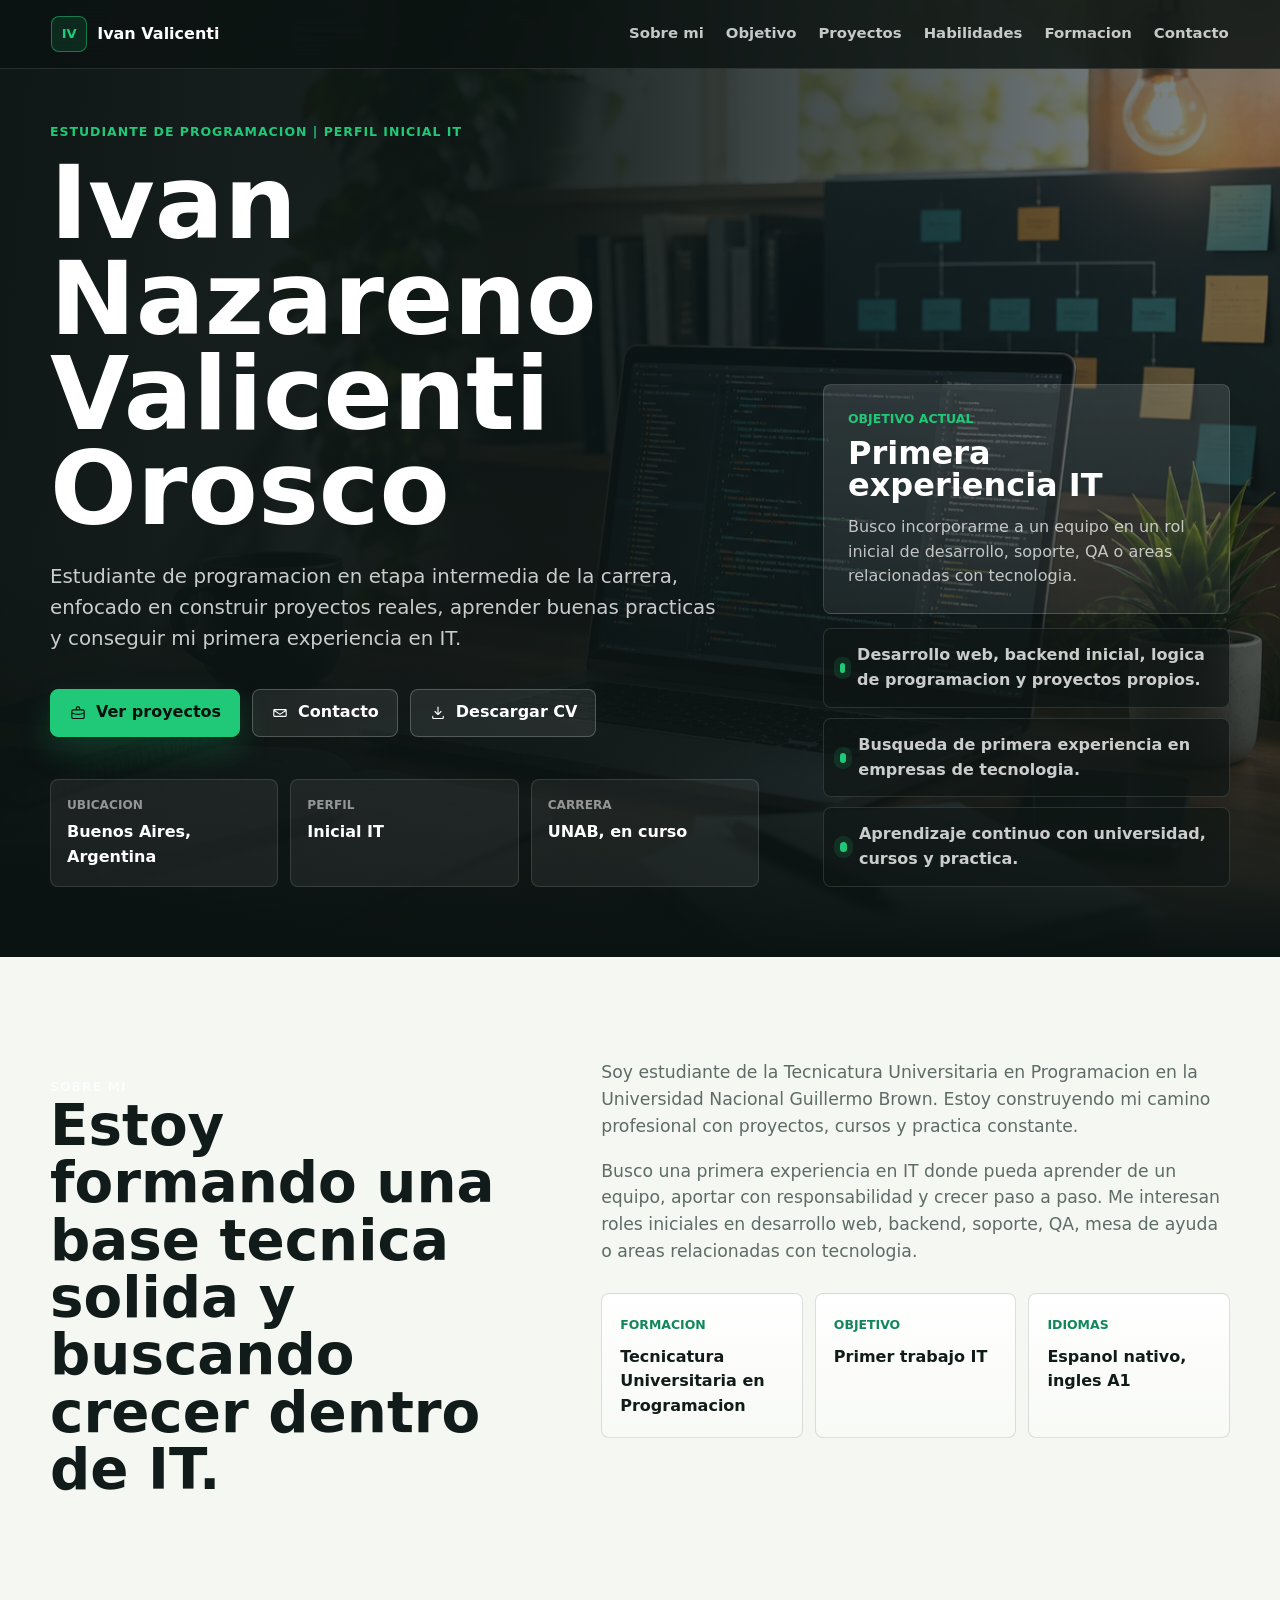
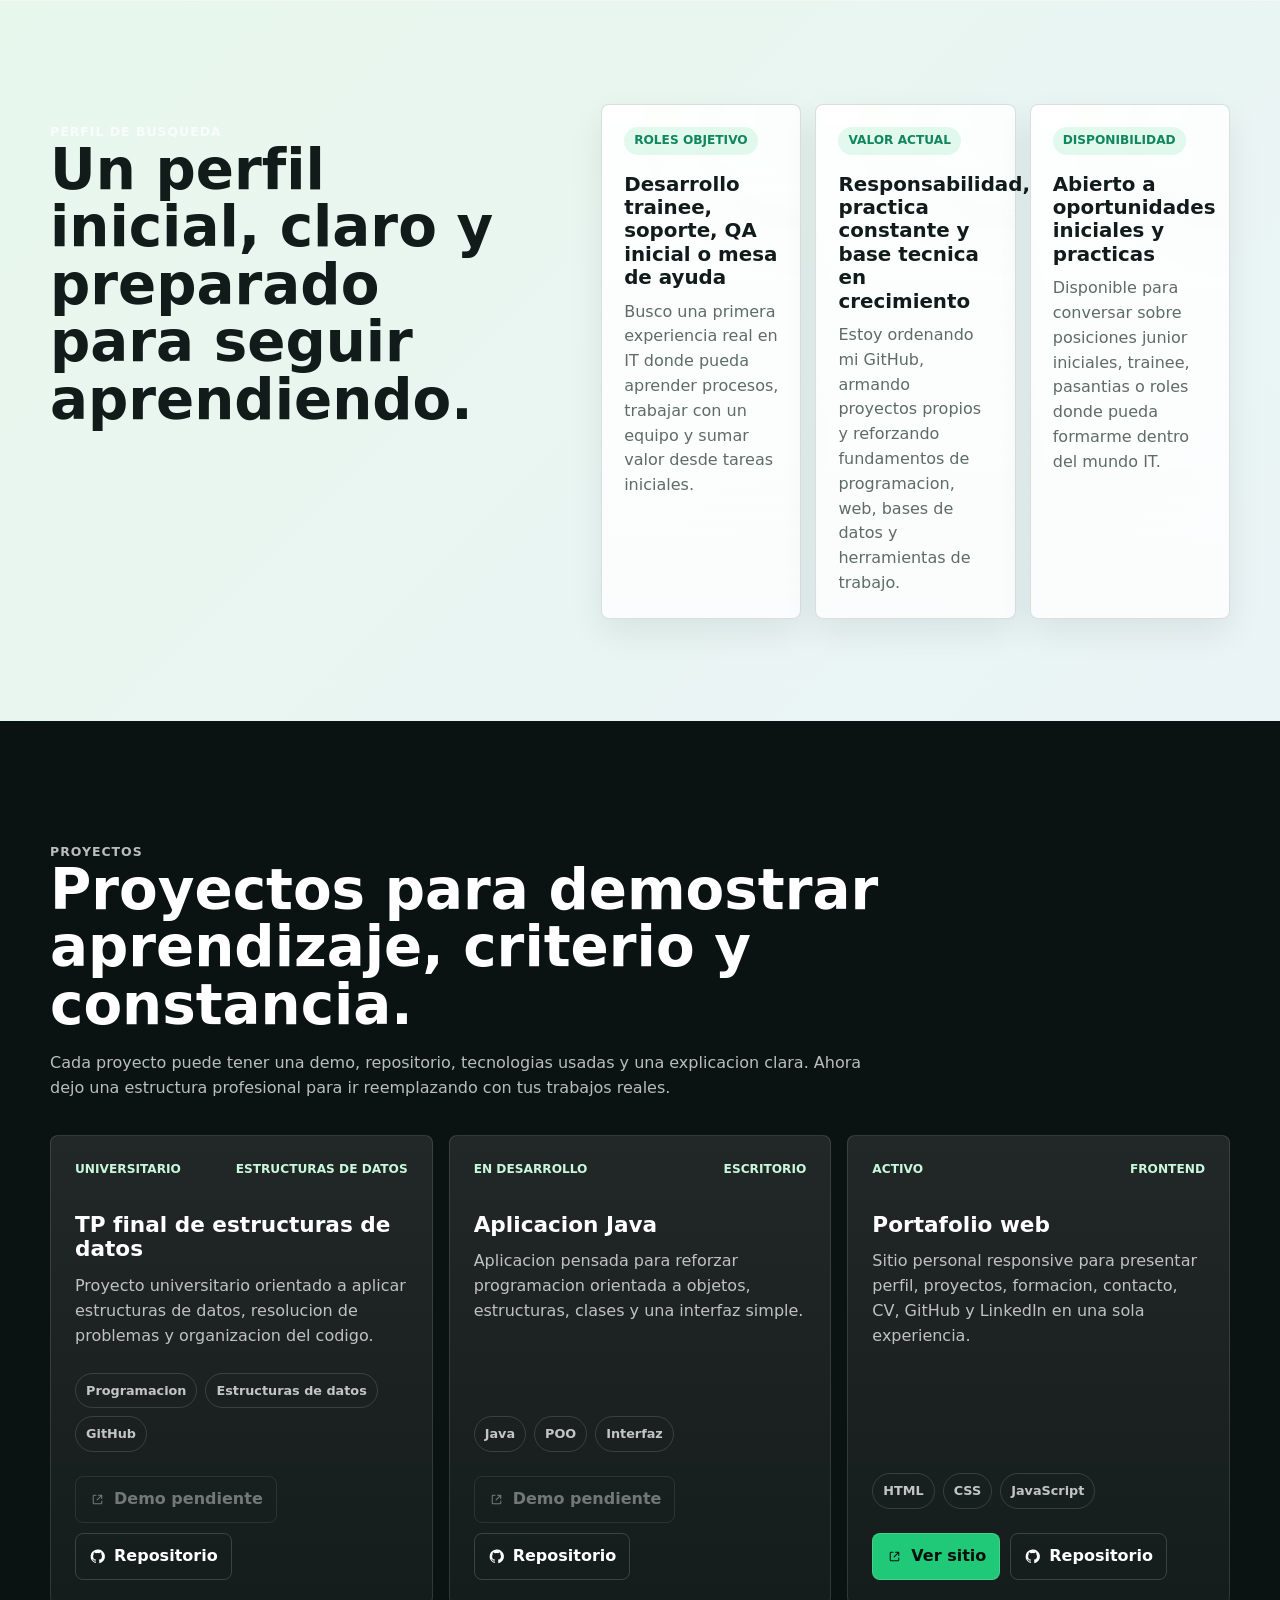
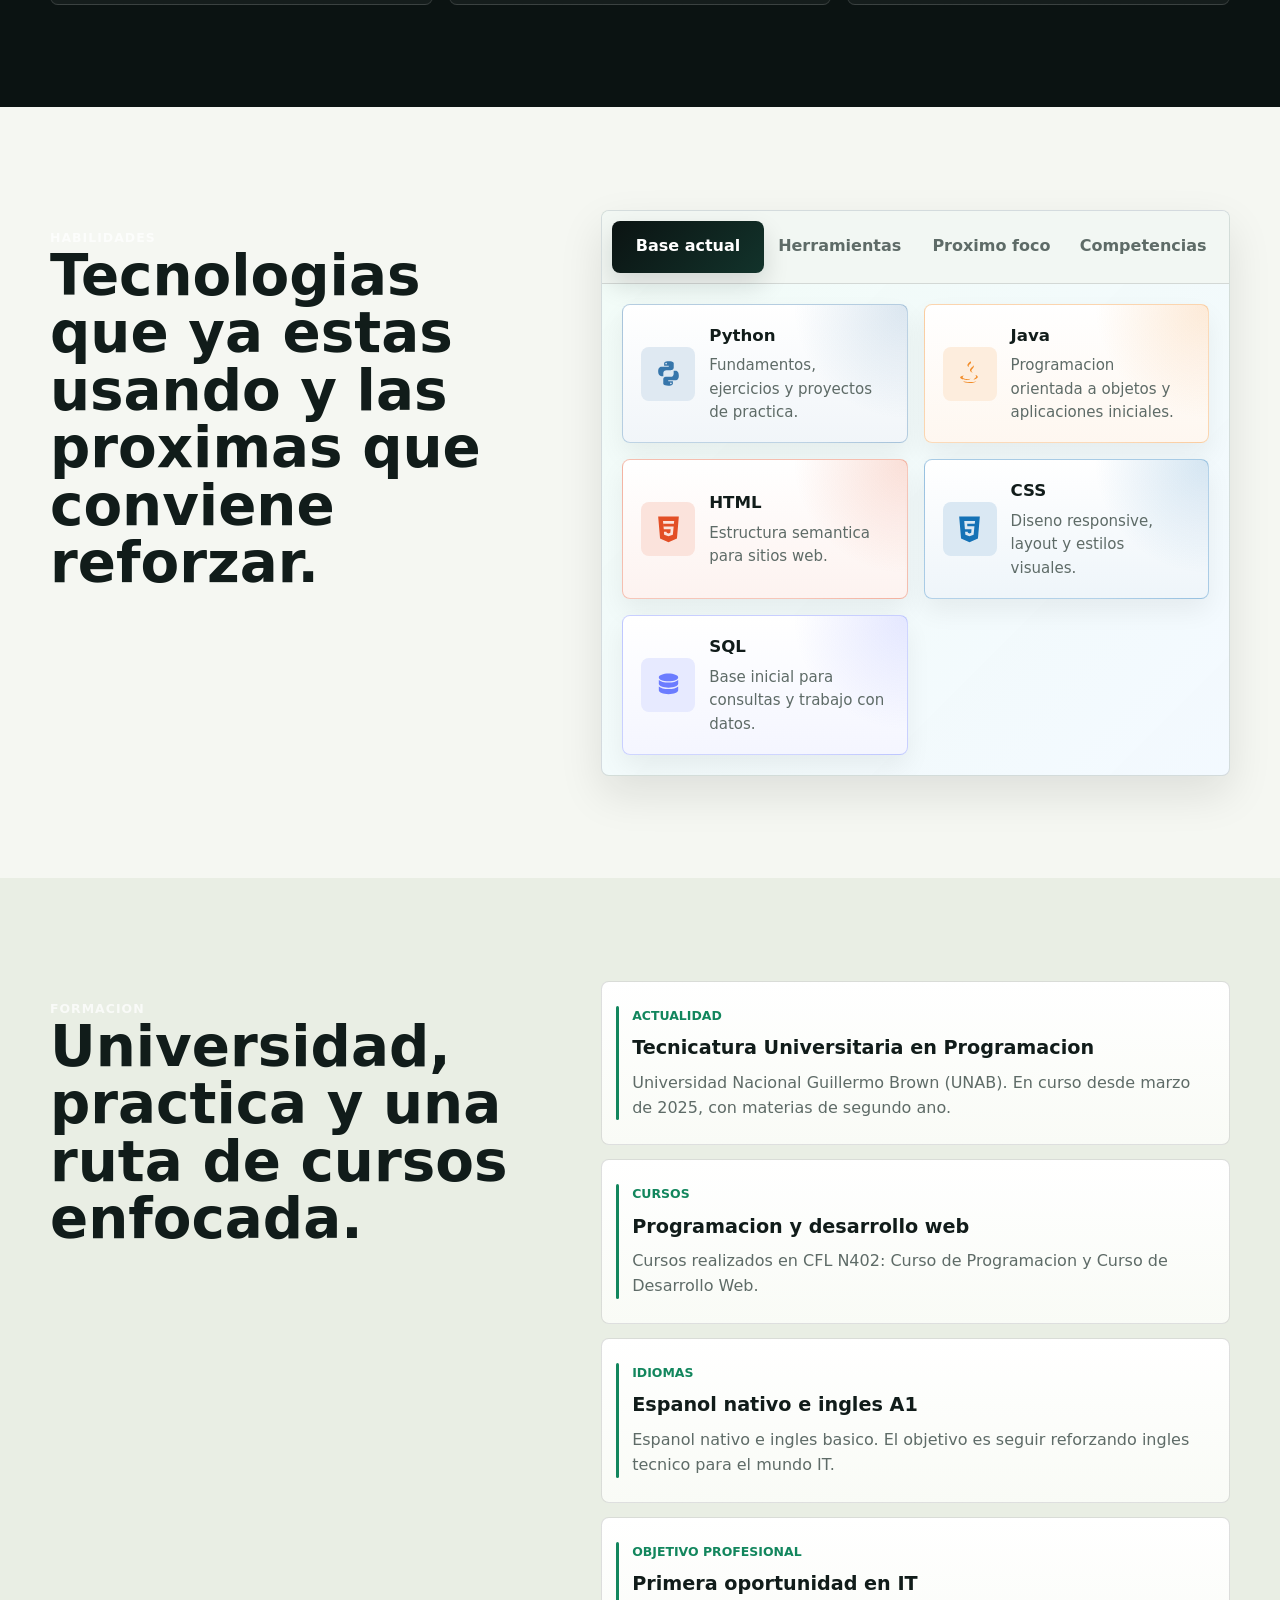
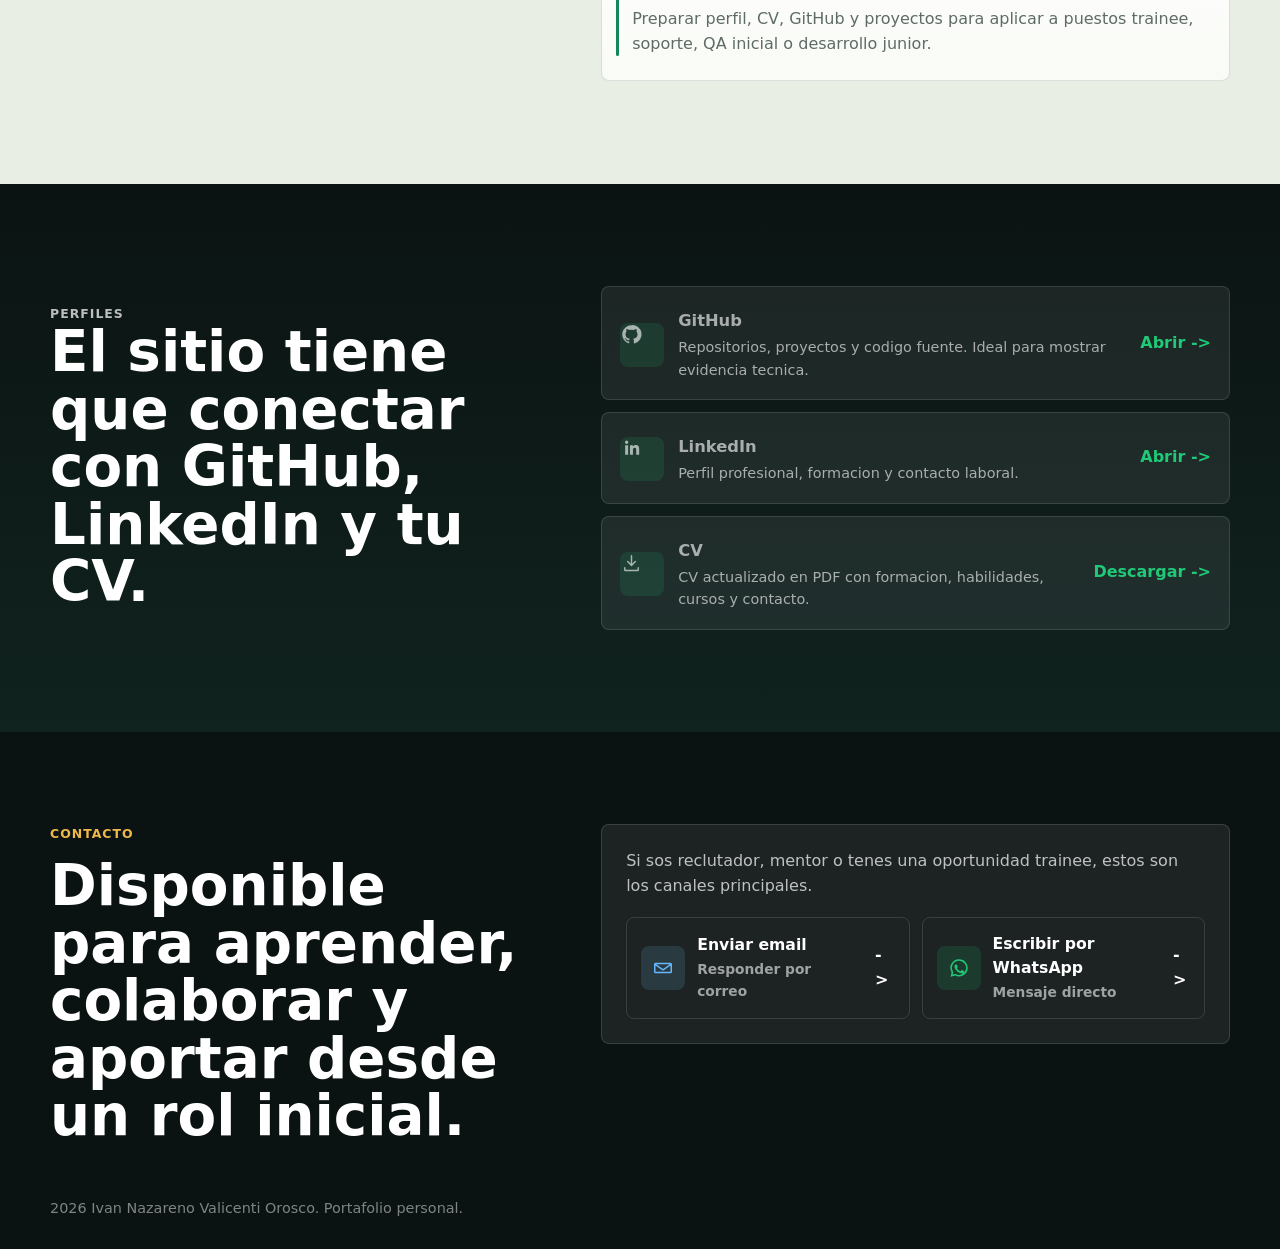
==== index.html @ 0ae1c1cb "Mejorar perfil de busqueda y admin" ====
<!doctype html>
<html lang="es">
  <head>
    <meta charset="utf-8">
    <meta name="viewport" content="width=device-width, initial-scale=1">
    <title>Ivan Nazareno Valicenti Orosco | Portafolio IT</title>
    <meta
      name="description"
      content="Portafolio personal de Ivan Nazareno Valicenti Orosco, estudiante de programacion en busqueda de su primera oportunidad IT."
    >
    <meta property="og:title" content="Ivan Valicenti | Portafolio IT">
    <meta
      property="og:description"
      content="Perfil inicial IT, proyectos, habilidades, CV y contacto profesional de Ivan Nazareno Valicenti Orosco."
    >
    <meta property="og:type" content="website">
    <meta property="og:url" content="https://ivan-portafolioit.netlify.app/">
    <meta property="og:image" content="https://ivan-portafolioit.netlify.app/assets/portfolio-hero.png">
    <meta name="twitter:card" content="summary_large_image">
    <meta name="theme-color" content="#101716">
    <link rel="stylesheet" href="styles.css?v=20260629-4">
    <script src="https://identity.netlify.com/v1/netlify-identity-widget.js"></script>
  </head>
  <body>
    <a class="skip-link" href="#contenido">Saltar al contenido</a>

    <header class="site-header" id="inicio">
      <nav class="nav" aria-label="Navegacion principal">
        <a class="brand" href="#inicio">
          <span class="brand-mark" aria-hidden="true">IV</span>
          <span>Ivan Valicenti</span>
        </a>

        <button class="nav-toggle" type="button" aria-expanded="false" aria-controls="nav-menu" aria-label="Abrir menu">
          <span></span>
          <span></span>
          <span></span>
        </button>

        <div class="nav-menu" id="nav-menu">
          <a href="#sobre-mi">Sobre mi</a>
          <a href="#objetivo">Objetivo</a>
          <a href="#proyectos">Proyectos</a>
          <a href="#habilidades">Habilidades</a>
          <a href="#formacion">Formacion</a>
          <a href="#contacto">Contacto</a>
        </div>
      </nav>

      <section class="hero" aria-label="Presentacion principal">
        <div class="hero-bg" aria-hidden="true"></div>
        <div class="hero-inner">
          <div class="hero-copy reveal">
            <p class="eyebrow">Estudiante de programacion | Perfil inicial IT</p>
            <h1>Ivan Nazareno Valicenti Orosco</h1>
            <p class="hero-lead" id="hero-summary">
              Estudiante de programacion en Buenos Aires, enfocado en construir proyectos reales,
              aprender buenas practicas y conseguir mi primera experiencia en IT.
            </p>

            <div class="hero-actions" id="hero-actions" aria-label="Acciones principales"></div>

            <dl class="quick-facts" id="quick-facts" aria-label="Datos principales"></dl>
          </div>

          <div class="hero-panel reveal" aria-label="Estado profesional">
            <div class="status-card">
              <p class="status-label">Objetivo actual</p>
              <strong>Primera experiencia IT</strong>
              <span>Busco incorporarme a un equipo en un rol inicial de desarrollo, soporte, QA o areas relacionadas con tecnologia.</span>
            </div>
            <div class="focus-list" id="focus-list"></div>
          </div>
        </div>
      </section>
    </header>

    <main id="contenido">
      <section class="section about" id="sobre-mi">
        <div class="section-inner about-grid">
          <div class="section-heading reveal">
            <p class="section-kicker">Sobre mi</p>
            <h2>Estoy formando una base tecnica solida y buscando crecer dentro de IT.</h2>
          </div>
          <div class="about-content reveal">
            <p id="about-main"></p>
            <p id="about-secondary"></p>
            <div class="profile-strip" id="profile-strip"></div>
          </div>
        </div>
      </section>

      <section class="section opportunity-section" id="objetivo">
        <div class="section-inner opportunity-layout">
          <div class="section-heading reveal">
            <p class="section-kicker">Perfil de busqueda</p>
            <h2>Un perfil inicial, claro y preparado para seguir aprendiendo.</h2>
          </div>

          <div class="opportunity-grid reveal" id="opportunity-grid"></div>
        </div>
      </section>

      <section class="section dark-band" id="proyectos">
        <div class="section-inner">
          <div class="section-heading wide reveal">
            <p class="section-kicker">Proyectos</p>
            <h2>Proyectos para demostrar aprendizaje, criterio y constancia.</h2>
            <p>
              Cada proyecto puede tener una demo, repositorio, tecnologias usadas y una explicacion clara.
              Ahora dejo una estructura profesional para ir reemplazando con tus trabajos reales.
            </p>
          </div>

          <div class="project-grid" id="project-grid"></div>
        </div>
      </section>

      <section class="section" id="habilidades">
        <div class="section-inner skills-layout">
          <div class="section-heading reveal">
            <p class="section-kicker">Habilidades</p>
            <h2>Tecnologias que ya estas usando y las proximas que conviene reforzar.</h2>
          </div>

          <div class="skill-board reveal">
            <div class="skill-tabs" role="tablist" aria-label="Categorias de habilidades" id="skill-tabs"></div>
            <div class="skill-panel" id="skill-panel"></div>
          </div>
        </div>
      </section>

      <section class="section muted" id="formacion">
        <div class="section-inner timeline-layout">
          <div class="section-heading reveal">
            <p class="section-kicker">Formacion</p>
            <h2>Universidad, practica y una ruta de cursos enfocada.</h2>
          </div>

          <div class="timeline reveal" id="timeline"></div>
        </div>
      </section>

      <section class="section profile-section">
        <div class="section-inner profile-grid">
          <div class="section-heading reveal">
            <p class="section-kicker">Perfiles</p>
            <h2>El sitio tiene que conectar con GitHub, LinkedIn y tu CV.</h2>
          </div>

          <div class="profile-actions reveal" id="profile-actions"></div>
        </div>
      </section>
    </main>

    <footer class="footer" id="contacto">
      <div class="section-inner footer-grid">
        <div class="reveal">
          <p class="section-kicker">Contacto</p>
          <h2>Disponible para aprender, colaborar y aportar desde un rol inicial.</h2>
        </div>

        <div class="contact-card reveal">
          <p class="contact-note">
            Si sos reclutador, mentor o tenes una oportunidad trainee, estos son los canales principales.
          </p>
          <div class="contact-links" id="contact-links"></div>
        </div>
      </div>

      <div class="footer-bottom">
        <p class="copyright">
          <span id="year"></span> Ivan Nazareno Valicenti Orosco. Portafolio personal.
        </p>
      </div>
    </footer>

    <script>
      if (window.netlifyIdentity) {
        window.netlifyIdentity.on("init", function (user) {
          if (!user) {
            window.netlifyIdentity.on("login", function () {
              document.location.href = "/admin/";
            });
          }
        });
      }
    </script>
    <script src="script.js?v=20260629-4"></script>
  </body>
</html>
---- styles.css ----
:root {
  --bg: #f5f7f2;
  --paper: #ffffff;
  --ink: #111c1a;
  --muted-ink: #5e6b67;
  --line: rgba(23, 33, 31, 0.14);
  --dark: #0b1312;
  --dark-2: #13211f;
  --dark-3: #20312d;
  --green: #20c978;
  --green-2: #12865d;
  --mint: #c8f7dc;
  --amber: #f0b84a;
  --blue: #67b7ff;
  --rose: #ff8c7a;
  --shadow: 0 24px 70px rgba(11, 19, 18, 0.22);
  --radius: 8px;
}

* {
  box-sizing: border-box;
}

html {
  scroll-behavior: smooth;
}

body {
  margin: 0;
  color: var(--ink);
  background: var(--bg);
  font-family: Inter, ui-sans-serif, system-ui, -apple-system, BlinkMacSystemFont, "Segoe UI", sans-serif;
  line-height: 1.55;
}

body.menu-open {
  overflow: hidden;
}

a {
  color: inherit;
}

button,
input,
textarea {
  font: inherit;
}

.skip-link {
  position: fixed;
  z-index: 100;
  top: 12px;
  left: 12px;
  transform: translateY(-140%);
  padding: 10px 14px;
  border-radius: var(--radius);
  background: var(--green);
  color: #07100e;
  font-weight: 800;
}

.skip-link:focus {
  transform: translateY(0);
}

.site-header {
  min-height: 100vh;
  background: var(--dark);
  color: #fff;
}

.nav {
  position: fixed;
  z-index: 50;
  top: 0;
  left: 0;
  width: 100%;
  display: flex;
  align-items: center;
  justify-content: space-between;
  gap: 24px;
  padding: 16px clamp(18px, 4vw, 54px);
  border-bottom: 1px solid rgba(255, 255, 255, 0.11);
  background: rgba(11, 19, 18, 0.82);
  backdrop-filter: blur(18px);
}

.brand {
  display: inline-flex;
  align-items: center;
  gap: 10px;
  color: #fff;
  font-weight: 850;
  text-decoration: none;
}

.brand-mark {
  display: inline-grid;
  width: 36px;
  height: 36px;
  place-items: center;
  border: 1px solid rgba(30, 209, 126, 0.5);
  border-radius: 8px;
  background: rgba(32, 201, 120, 0.12);
  color: var(--green);
  font-size: 0.82rem;
}

.nav-menu {
  display: flex;
  align-items: center;
  gap: 22px;
}

.nav-menu a {
  color: rgba(255, 255, 255, 0.76);
  font-size: 0.93rem;
  font-weight: 750;
  text-decoration: none;
}

.nav-menu a:hover,
.nav-menu a:focus-visible {
  color: #fff;
}

.nav-toggle {
  display: none;
  width: 44px;
  height: 44px;
  padding: 0;
  border: 1px solid rgba(255, 255, 255, 0.18);
  border-radius: var(--radius);
  background: rgba(255, 255, 255, 0.08);
  cursor: pointer;
}

.nav-toggle span {
  display: block;
  width: 18px;
  height: 2px;
  margin: 4px auto;
  border-radius: 999px;
  background: #fff;
  transition: transform 180ms ease, opacity 180ms ease;
}

.nav-toggle[aria-expanded="true"] span:nth-child(1) {
  transform: translateY(6px) rotate(45deg);
}

.nav-toggle[aria-expanded="true"] span:nth-child(2) {
  opacity: 0;
}

.nav-toggle[aria-expanded="true"] span:nth-child(3) {
  transform: translateY(-6px) rotate(-45deg);
}

.hero {
  position: relative;
  min-height: 100vh;
  overflow: hidden;
  isolation: isolate;
}

.hero-bg {
  position: absolute;
  inset: 0;
  z-index: -2;
  background:
    linear-gradient(90deg, rgba(11, 19, 18, 0.97) 0%, rgba(11, 19, 18, 0.9) 44%, rgba(11, 19, 18, 0.44) 100%),
    linear-gradient(140deg, rgba(32, 201, 120, 0.16), rgba(103, 183, 255, 0.1) 48%, rgba(240, 184, 74, 0.08)),
    url("assets/portfolio-hero.png") center right / cover no-repeat;
}

.hero::after {
  content: "";
  position: absolute;
  inset: auto 0 0;
  z-index: -1;
  height: 42%;
  background: linear-gradient(0deg, var(--dark) 0%, rgba(11, 19, 18, 0) 100%);
}

.hero-inner {
  width: min(1180px, calc(100% - 40px));
  min-height: 100vh;
  margin: 0 auto;
  display: grid;
  grid-template-columns: minmax(0, 1.08fr) minmax(320px, 0.62fr);
  gap: clamp(28px, 5vw, 76px);
  align-items: end;
  padding: 122px 0 70px;
}

.eyebrow,
.section-kicker {
  margin: 0 0 14px;
  color: var(--green);
  font-size: 0.78rem;
  font-weight: 850;
  letter-spacing: 0.08em;
  text-transform: uppercase;
}

.hero h1 {
  max-width: 780px;
  margin: 0;
  font-size: clamp(3.2rem, 8vw, 6.8rem);
  line-height: 0.93;
  letter-spacing: 0;
}

.hero-lead {
  max-width: 680px;
  margin: 26px 0 0;
  color: rgba(255, 255, 255, 0.78);
  font-size: clamp(1.04rem, 2vw, 1.24rem);
}

.hero-actions {
  display: flex;
  flex-wrap: wrap;
  gap: 12px;
  margin-top: 34px;
}

.btn {
  display: inline-flex;
  align-items: center;
  justify-content: center;
  gap: 9px;
  min-height: 48px;
  padding: 0 18px;
  border: 1px solid rgba(255, 255, 255, 0.22);
  border-radius: var(--radius);
  color: #fff;
  font-weight: 850;
  text-decoration: none;
  transition: transform 180ms ease, background 180ms ease, border-color 180ms ease;
}

.link-icon,
.project-link-icon {
  display: inline-grid;
  flex: 0 0 auto;
  place-items: center;
}

.link-icon svg {
  width: 18px;
  height: 18px;
  fill: currentColor;
}

.project-link-icon svg {
  width: 17px;
  height: 17px;
  fill: currentColor;
}

.btn:hover,
.btn:focus-visible {
  transform: translateY(-2px);
}

.btn.primary {
  border-color: var(--green);
  background: var(--green);
  color: #04100c;
  box-shadow: 0 14px 32px rgba(32, 201, 120, 0.2);
}

.btn.primary:hover,
.btn.primary:focus-visible {
  background: var(--mint);
}

.btn.ghost {
  background: rgba(255, 255, 255, 0.08);
}

.btn.dark {
  border-color: var(--dark);
  background: var(--dark);
  color: #fff;
}

.btn.disabled {
  cursor: not-allowed;
  opacity: 0.55;
  pointer-events: none;
}

.quick-facts {
  display: grid;
  grid-template-columns: repeat(3, minmax(0, 1fr));
  gap: 12px;
  max-width: 720px;
  margin: 42px 0 0;
}

.quick-facts div {
  padding: 16px;
  border: 1px solid rgba(255, 255, 255, 0.12);
  border-radius: var(--radius);
  background: rgba(255, 255, 255, 0.06);
}

.quick-facts dt {
  color: rgba(255, 255, 255, 0.52);
  font-size: 0.76rem;
  font-weight: 800;
  text-transform: uppercase;
}

.quick-facts dd {
  margin: 6px 0 0;
  color: #fff;
  font-weight: 800;
}

.hero-panel {
  display: grid;
  gap: 14px;
}

.status-card,
.focus-item,
.project-card,
.skill-board,
.timeline-item,
.contact-card {
  border: 1px solid var(--line);
  border-radius: var(--radius);
}

.status-card {
  padding: 24px;
  background: linear-gradient(180deg, rgba(255, 255, 255, 0.12), rgba(255, 255, 255, 0.06));
  border-color: rgba(255, 255, 255, 0.14);
  box-shadow: var(--shadow);
}

.status-label {
  margin: 0 0 8px;
  color: var(--green);
  font-size: 0.78rem;
  font-weight: 850;
  text-transform: uppercase;
}

.status-card strong {
  display: block;
  font-size: 2rem;
  line-height: 1;
}

.status-card span {
  display: block;
  margin-top: 14px;
  color: rgba(255, 255, 255, 0.72);
}

.focus-list {
  display: grid;
  gap: 10px;
}

.focus-item {
  display: flex;
  align-items: center;
  gap: 12px;
  min-height: 62px;
  padding: 14px 16px;
  border-color: rgba(255, 255, 255, 0.12);
  background: rgba(16, 23, 22, 0.68);
}

.focus-dot {
  width: 10px;
  height: 10px;
  border-radius: 999px;
  background: var(--green);
  box-shadow: 0 0 0 6px rgba(32, 201, 120, 0.13);
}

.focus-item span {
  color: rgba(255, 255, 255, 0.78);
  font-weight: 750;
}

.section {
  padding: clamp(64px, 8vw, 110px) 0;
}

.section-inner {
  width: min(1180px, calc(100% - 40px));
  margin: 0 auto;
}

.section-heading {
  max-width: 620px;
}

.section-heading.wide {
  max-width: 830px;
  margin-bottom: 34px;
}

.section-heading h2,
.footer h2 {
  margin: 0;
  font-size: clamp(2.1rem, 4.4vw, 4rem);
  line-height: 1.02;
  letter-spacing: 0;
}

.section-heading p {
  margin: 18px 0 0;
  color: rgba(255, 255, 255, 0.72);
}

.about-grid,
.opportunity-layout,
.skills-layout,
.timeline-layout,
.profile-grid,
.footer-grid {
  display: grid;
  grid-template-columns: minmax(0, 0.86fr) minmax(0, 1.14fr);
  gap: clamp(30px, 6vw, 80px);
  align-items: start;
}

.about-content p {
  margin: 0;
  color: var(--muted-ink);
  font-size: 1.08rem;
}

.about-content p + p {
  margin-top: 18px;
}

.profile-strip {
  display: grid;
  grid-template-columns: repeat(3, minmax(0, 1fr));
  gap: 12px;
  margin-top: 28px;
}

.strip-item {
  min-height: 108px;
  padding: 18px;
  border: 1px solid var(--line);
  border-radius: var(--radius);
  background: linear-gradient(180deg, #fff, #f8faf6);
}

.strip-item span {
  color: var(--green-2);
  font-size: 0.78rem;
  font-weight: 850;
  text-transform: uppercase;
}

.strip-item strong {
  display: block;
  margin-top: 8px;
  font-size: 1rem;
}

.opportunity-section {
  background:
    linear-gradient(135deg, rgba(32, 201, 120, 0.08), rgba(103, 183, 255, 0.1)),
    #f9fbf6;
}

.opportunity-grid {
  display: grid;
  grid-template-columns: repeat(3, minmax(0, 1fr));
  gap: 14px;
}

.opportunity-card {
  min-height: 250px;
  padding: 22px;
  border: 1px solid var(--line);
  border-radius: var(--radius);
  background:
    linear-gradient(180deg, rgba(255, 255, 255, 0.92), rgba(255, 255, 255, 0.78)),
    radial-gradient(circle at 100% 0%, rgba(32, 201, 120, 0.16), transparent 34%);
  box-shadow: 0 14px 34px rgba(16, 23, 22, 0.08);
}

.opportunity-card span {
  display: inline-flex;
  min-height: 28px;
  align-items: center;
  padding: 0 10px;
  border-radius: 999px;
  background: rgba(32, 201, 120, 0.12);
  color: var(--green-2);
  font-size: 0.76rem;
  font-weight: 850;
  text-transform: uppercase;
}

.opportunity-card h3 {
  margin: 18px 0 10px;
  font-size: 1.24rem;
  line-height: 1.18;
}

.opportunity-card p {
  margin: 0;
  color: var(--muted-ink);
}

.dark-band,
.profile-section,
.footer {
  background: var(--dark);
  color: #fff;
}

.project-grid {
  display: grid;
  grid-template-columns: repeat(3, minmax(0, 1fr));
  gap: 16px;
}

.project-card {
  position: relative;
  display: flex;
  min-height: 410px;
  overflow: hidden;
  flex-direction: column;
  padding: 24px;
  border-color: rgba(255, 255, 255, 0.12);
  background: linear-gradient(180deg, rgba(255, 255, 255, 0.09), rgba(255, 255, 255, 0.045));
  transition: transform 180ms ease, border-color 180ms ease, background 180ms ease;
}

.project-card:hover {
  transform: translateY(-6px);
  border-color: rgba(32, 201, 120, 0.44);
  background: linear-gradient(180deg, rgba(32, 201, 120, 0.12), rgba(103, 183, 255, 0.05));
}

.project-status {
  display: flex;
  justify-content: space-between;
  gap: 12px;
  color: var(--mint);
  font-size: 0.76rem;
  font-weight: 850;
  text-transform: uppercase;
}

.project-card h3 {
  margin: 34px 0 12px;
  font-size: 1.35rem;
  line-height: 1.15;
}

.project-image {
  overflow: hidden;
  margin: 0 0 16px;
  border: 1px solid rgba(255, 255, 255, 0.13);
  border-radius: 8px;
  aspect-ratio: 16 / 9;
  background: rgba(255, 255, 255, 0.08);
}

.project-image img {
  display: block;
  width: 100%;
  height: 100%;
  object-fit: cover;
}

.project-card p {
  margin: 0;
  color: rgba(255, 255, 255, 0.72);
}

.tag-list {
  display: flex;
  flex-wrap: wrap;
  gap: 8px;
  margin: auto 0 24px;
  padding: 24px 0 0;
  list-style: none;
}

.tag-list li {
  padding: 7px 10px;
  border: 1px solid rgba(255, 255, 255, 0.14);
  border-radius: 999px;
  color: rgba(255, 255, 255, 0.74);
  font-size: 0.8rem;
  font-weight: 800;
}

.project-links {
  display: flex;
  flex-wrap: wrap;
  gap: 10px;
}

.project-links a {
  display: inline-flex;
  align-items: center;
  gap: 8px;
  min-height: 42px;
  padding: 10px 13px;
  border: 1px solid rgba(255, 255, 255, 0.16);
  border-radius: var(--radius);
  color: #fff;
  font-weight: 850;
  text-decoration: none;
}

.project-links a:first-child {
  background: var(--green);
  color: #07100e;
}

.project-links a.disabled,
.project-links a.disabled:first-child {
  cursor: not-allowed;
  opacity: 0.56;
  pointer-events: none;
  background: transparent;
  color: rgba(255, 255, 255, 0.7);
}

.muted {
  background: #e9eee4;
}

.skill-board {
  overflow: hidden;
  background:
    linear-gradient(135deg, rgba(32, 201, 120, 0.06), rgba(103, 183, 255, 0.08)),
    var(--paper);
  box-shadow: 0 18px 44px rgba(16, 23, 22, 0.1);
}

.skill-tabs {
  display: flex;
  gap: 0;
  padding: 10px;
  border-bottom: 1px solid var(--line);
  background: #f2f7f3;
}

.skill-tab {
  flex: 1;
  min-height: 52px;
  border: 0;
  border-radius: 8px;
  background: transparent;
  color: var(--muted-ink);
  font-weight: 850;
  cursor: pointer;
  transition: color 180ms ease, background 180ms ease, box-shadow 180ms ease;
}

.skill-tab:last-child {
  border-right: 0;
}

.skill-tab[aria-selected="true"] {
  background: linear-gradient(135deg, var(--dark), #12332b);
  color: #fff;
  box-shadow: 0 12px 26px rgba(16, 23, 22, 0.14);
}

.skill-panel {
  display: grid;
  grid-template-columns: repeat(2, minmax(0, 1fr));
  gap: 16px;
  padding: 20px;
}

.skill-item {
  position: relative;
  display: grid;
  grid-template-columns: auto 1fr;
  gap: 14px;
  align-items: center;
  min-height: 116px;
  overflow: hidden;
  padding: 18px;
  border: 1px solid color-mix(in srgb, var(--skill-accent) 32%, transparent);
  border-radius: var(--radius);
  background:
    radial-gradient(circle at 100% 0%, color-mix(in srgb, var(--skill-accent) 18%, transparent), transparent 36%),
    linear-gradient(180deg, #fff, color-mix(in srgb, var(--skill-accent) 7%, #fff));
  box-shadow: 0 12px 26px rgba(16, 23, 22, 0.06);
  transition: transform 180ms ease, border-color 180ms ease, box-shadow 180ms ease;
}

.skill-item:hover {
  transform: translateY(-4px);
  border-color: color-mix(in srgb, var(--skill-accent) 58%, transparent);
  box-shadow: 0 18px 36px rgba(16, 23, 22, 0.11);
}

.skill-icon {
  display: grid;
  width: 54px;
  height: 54px;
  place-items: center;
  border-radius: 8px;
  background: color-mix(in srgb, var(--skill-accent) 16%, #fff);
  color: var(--skill-accent);
}

.skill-icon svg {
  width: 31px;
  height: 31px;
  fill: currentColor;
}

.skill-copy {
  display: grid;
  gap: 6px;
}

.skill-item strong {
  display: block;
  margin-bottom: 0;
  color: var(--ink);
  font-size: 1.04rem;
}

.skill-copy span {
  color: var(--muted-ink);
  font-size: 0.94rem;
}

.timeline {
  display: grid;
  gap: 14px;
}

.timeline-item {
  position: relative;
  padding: 24px 24px 24px 30px;
  background: linear-gradient(180deg, #fff, #f9fbf6);
}

.timeline-item::before {
  content: "";
  position: absolute;
  top: 24px;
  bottom: 24px;
  left: 14px;
  width: 3px;
  border-radius: 999px;
  background: var(--green-2);
}

.timeline-item span {
  display: block;
  color: var(--green-2);
  font-size: 0.78rem;
  font-weight: 850;
  text-transform: uppercase;
}

.timeline-item h3 {
  margin: 8px 0 8px;
  font-size: 1.2rem;
}

.timeline-item p {
  margin: 0;
  color: var(--muted-ink);
}

.profile-section {
  background: linear-gradient(180deg, var(--dark) 0%, #10231f 100%);
}

.profile-actions {
  display: grid;
  gap: 12px;
}

.profile-action {
  display: grid;
  grid-template-columns: auto 1fr auto;
  gap: 14px;
  align-items: center;
  min-height: 78px;
  padding: 18px;
  border: 1px solid rgba(255, 255, 255, 0.12);
  border-radius: var(--radius);
  background: rgba(255, 255, 255, 0.07);
  color: #fff;
  text-decoration: none;
}

.profile-action-icon {
  display: grid;
  width: 44px;
  height: 44px;
  place-items: center;
  border-radius: 8px;
  background: rgba(32, 201, 120, 0.12);
  color: var(--green);
}

.profile-action-icon svg {
  width: 23px;
  height: 23px;
  fill: currentColor;
}

.profile-action strong {
  display: block;
  font-size: 1.02rem;
}

.profile-action span {
  display: block;
  margin-top: 3px;
  color: rgba(255, 255, 255, 0.62);
  font-size: 0.9rem;
}

.profile-action em {
  color: var(--green);
  font-style: normal;
  font-weight: 850;
}

.footer {
  padding: clamp(64px, 8vw, 92px) 0 30px;
}

.footer .section-kicker {
  color: var(--amber);
}

.contact-card {
  padding: 24px;
  border-color: rgba(255, 255, 255, 0.13);
  background: rgba(255, 255, 255, 0.07);
}

.contact-note {
  margin: 0 0 18px;
  color: rgba(255, 255, 255, 0.72);
}

.contact-links {
  display: grid;
  grid-template-columns: repeat(2, minmax(0, 1fr));
  gap: 12px;
}

.contact-links a {
  display: flex;
  align-items: center;
  gap: 12px;
  min-height: 74px;
  padding: 14px;
  border: 1px solid rgba(255, 255, 255, 0.13);
  border-radius: var(--radius);
  color: #fff;
  font-weight: 850;
  text-decoration: none;
  transition: transform 180ms ease, border-color 180ms ease, background 180ms ease;
}

.contact-links a:hover,
.contact-links a:focus-visible {
  transform: translateY(-2px);
  border-color: rgba(30, 209, 126, 0.42);
  background: rgba(255, 255, 255, 0.08);
}

.contact-icon {
  display: grid;
  flex: 0 0 44px;
  width: 44px;
  height: 44px;
  place-items: center;
  border-radius: 8px;
}

.contact-icon svg {
  width: 24px;
  height: 24px;
  fill: currentColor;
}

.contact-button.mail .contact-icon {
  background: rgba(127, 199, 255, 0.14);
  color: var(--blue);
}

.contact-button.whatsapp .contact-icon {
  background: rgba(32, 201, 120, 0.14);
  color: var(--green);
}

.contact-copy {
  display: grid;
  gap: 2px;
}

.contact-copy strong {
  font-size: 0.98rem;
}

.contact-copy span {
  color: rgba(255, 255, 255, 0.58);
  font-size: 0.86rem;
  font-weight: 700;
}

.contact-links a::after,
.profile-action em::after {
  content: " ->";
}

.contact-links a.disabled {
  cursor: not-allowed;
  opacity: 0.58;
  pointer-events: none;
}

.contact-links a.disabled::after {
  content: "pendiente";
  color: rgba(255, 255, 255, 0.55);
  font-size: 0.8rem;
  text-transform: uppercase;
}

.footer-bottom {
  width: min(1180px, calc(100% - 40px));
  margin: 52px auto 0;
  display: flex;
  align-items: center;
  justify-content: space-between;
  gap: 16px;
}

.copyright {
  margin: 0;
  color: rgba(255, 255, 255, 0.48);
  font-size: 0.9rem;
}


.reveal {
  opacity: 0;
  transform: translateY(22px);
  transition: opacity 520ms ease, transform 520ms ease;
}

.reveal.visible {
  opacity: 1;
  transform: translateY(0);
}

@media (prefers-reduced-motion: reduce) {
  *,
  *::before,
  *::after {
    scroll-behavior: auto !important;
    transition-duration: 0.01ms !important;
    animation-duration: 0.01ms !important;
  }

  .reveal {
    opacity: 1;
    transform: none;
  }
}

@media (max-width: 980px) {
  .hero-inner,
  .about-grid,
  .opportunity-layout,
  .skills-layout,
  .timeline-layout,
  .profile-grid,
  .footer-grid {
    grid-template-columns: 1fr;
  }

  .hero-inner {
    align-items: end;
    padding-top: 118px;
  }

  .hero-panel {
    max-width: 620px;
  }

  .project-grid,
  .opportunity-grid {
    grid-template-columns: 1fr;
  }
}

@media (max-width: 760px) {
  .nav-toggle {
    display: block;
  }

  .nav-menu {
    position: fixed;
    inset: 73px 12px auto;
    display: none;
    flex-direction: column;
    align-items: stretch;
    gap: 0;
    padding: 10px;
    border: 1px solid rgba(255, 255, 255, 0.12);
    border-radius: var(--radius);
    background: rgba(16, 23, 22, 0.98);
    box-shadow: var(--shadow);
  }

  .nav-menu.open {
    display: flex;
  }

  .nav-menu a {
    padding: 14px 10px;
  }

  .hero-bg {
    background:
      linear-gradient(180deg, rgba(11, 19, 18, 0.52) 0%, rgba(11, 19, 18, 0.94) 58%, var(--dark) 100%),
      linear-gradient(140deg, rgba(32, 201, 120, 0.14), rgba(103, 183, 255, 0.08)),
      url("assets/portfolio-hero.png") center / cover no-repeat;
  }

  .hero-inner {
    width: min(100% - 32px, 1180px);
    padding-bottom: 44px;
  }

  .hero-actions,
  .quick-facts,
  .profile-strip,
  .skill-panel {
    grid-template-columns: 1fr;
  }

  .hero-actions {
    display: grid;
  }

  .btn {
    width: 100%;
  }

  .quick-facts {
    display: grid;
  }

  .skill-tabs {
    display: grid;
    grid-template-columns: 1fr;
  }

  .contact-links {
    grid-template-columns: 1fr;
  }

  .profile-action {
    grid-template-columns: auto 1fr;
  }

  .profile-action em {
    grid-column: 2;
  }

  .footer-bottom {
    align-items: flex-start;
    flex-direction: column;
  }

  .skill-tab {
    border-right: 0;
    border-bottom: 0;
  }

  .skill-tab:last-child {
    border-bottom: 0;
  }
}
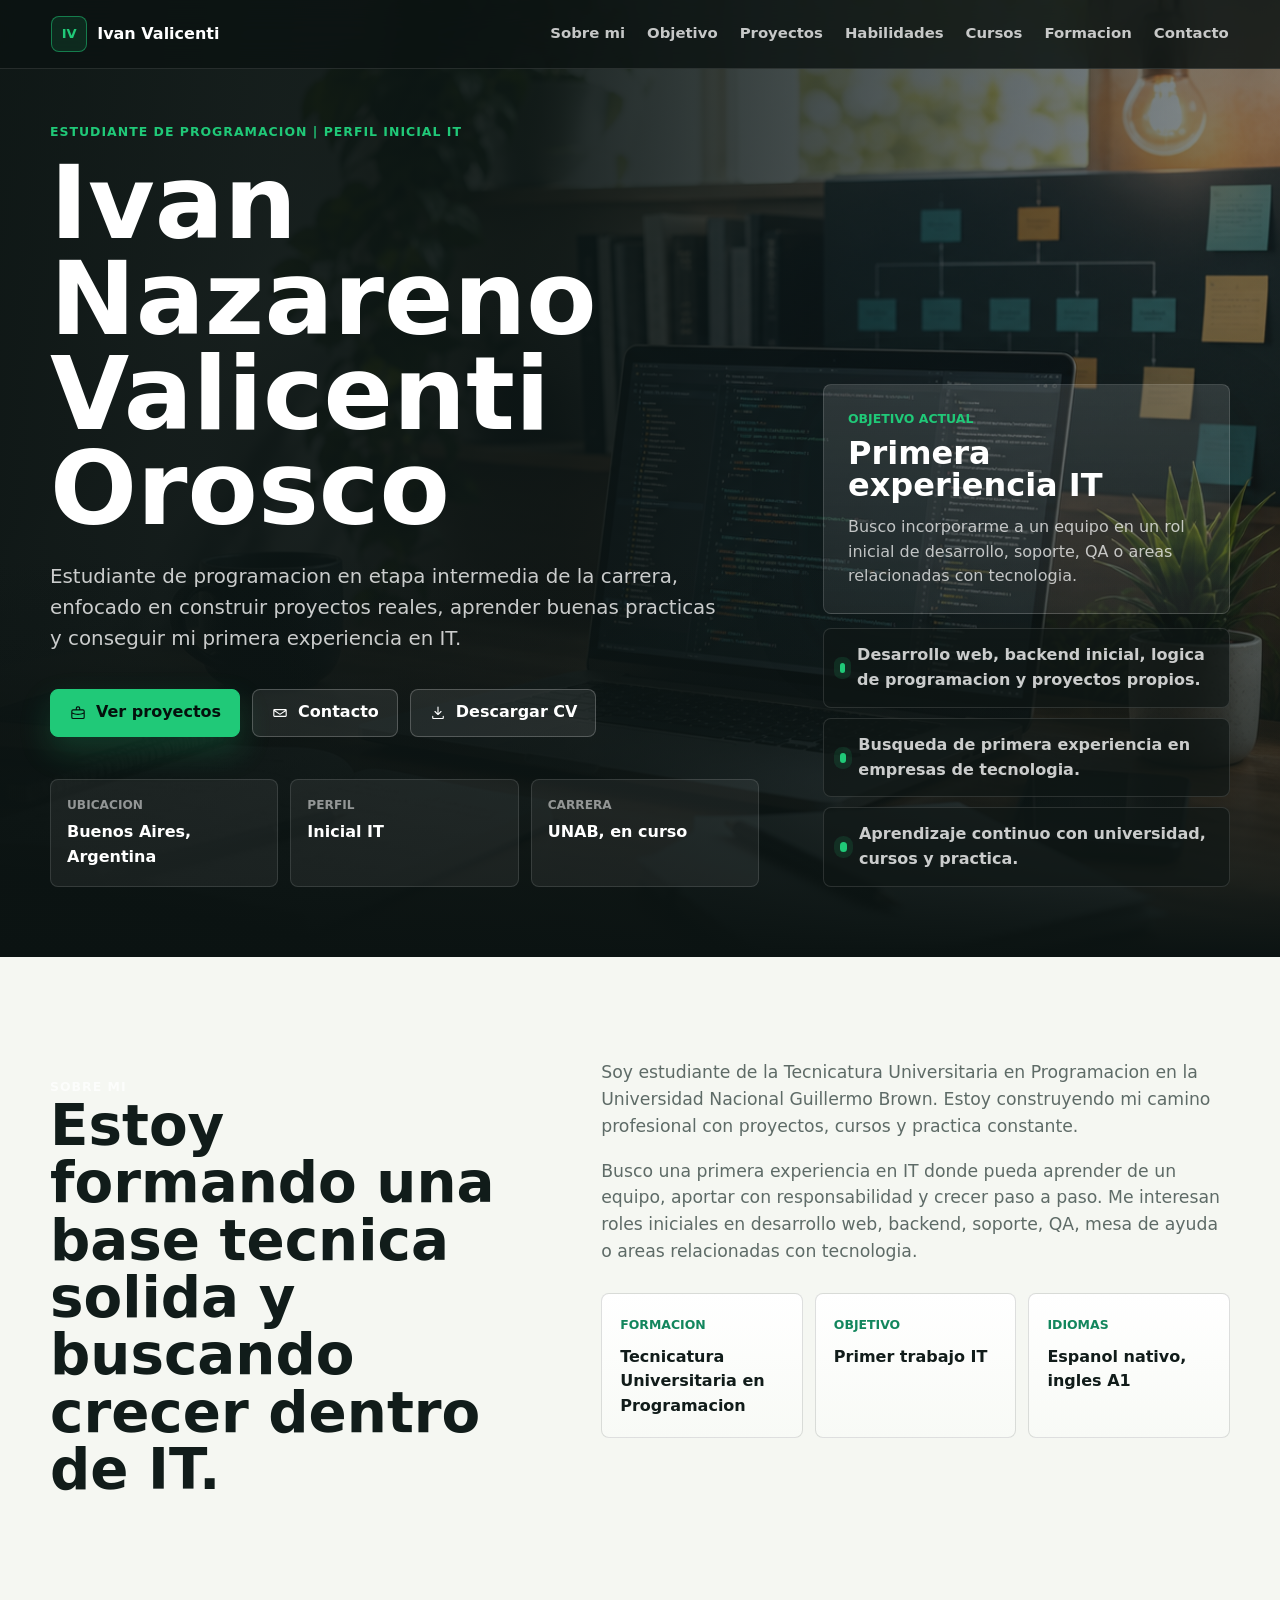
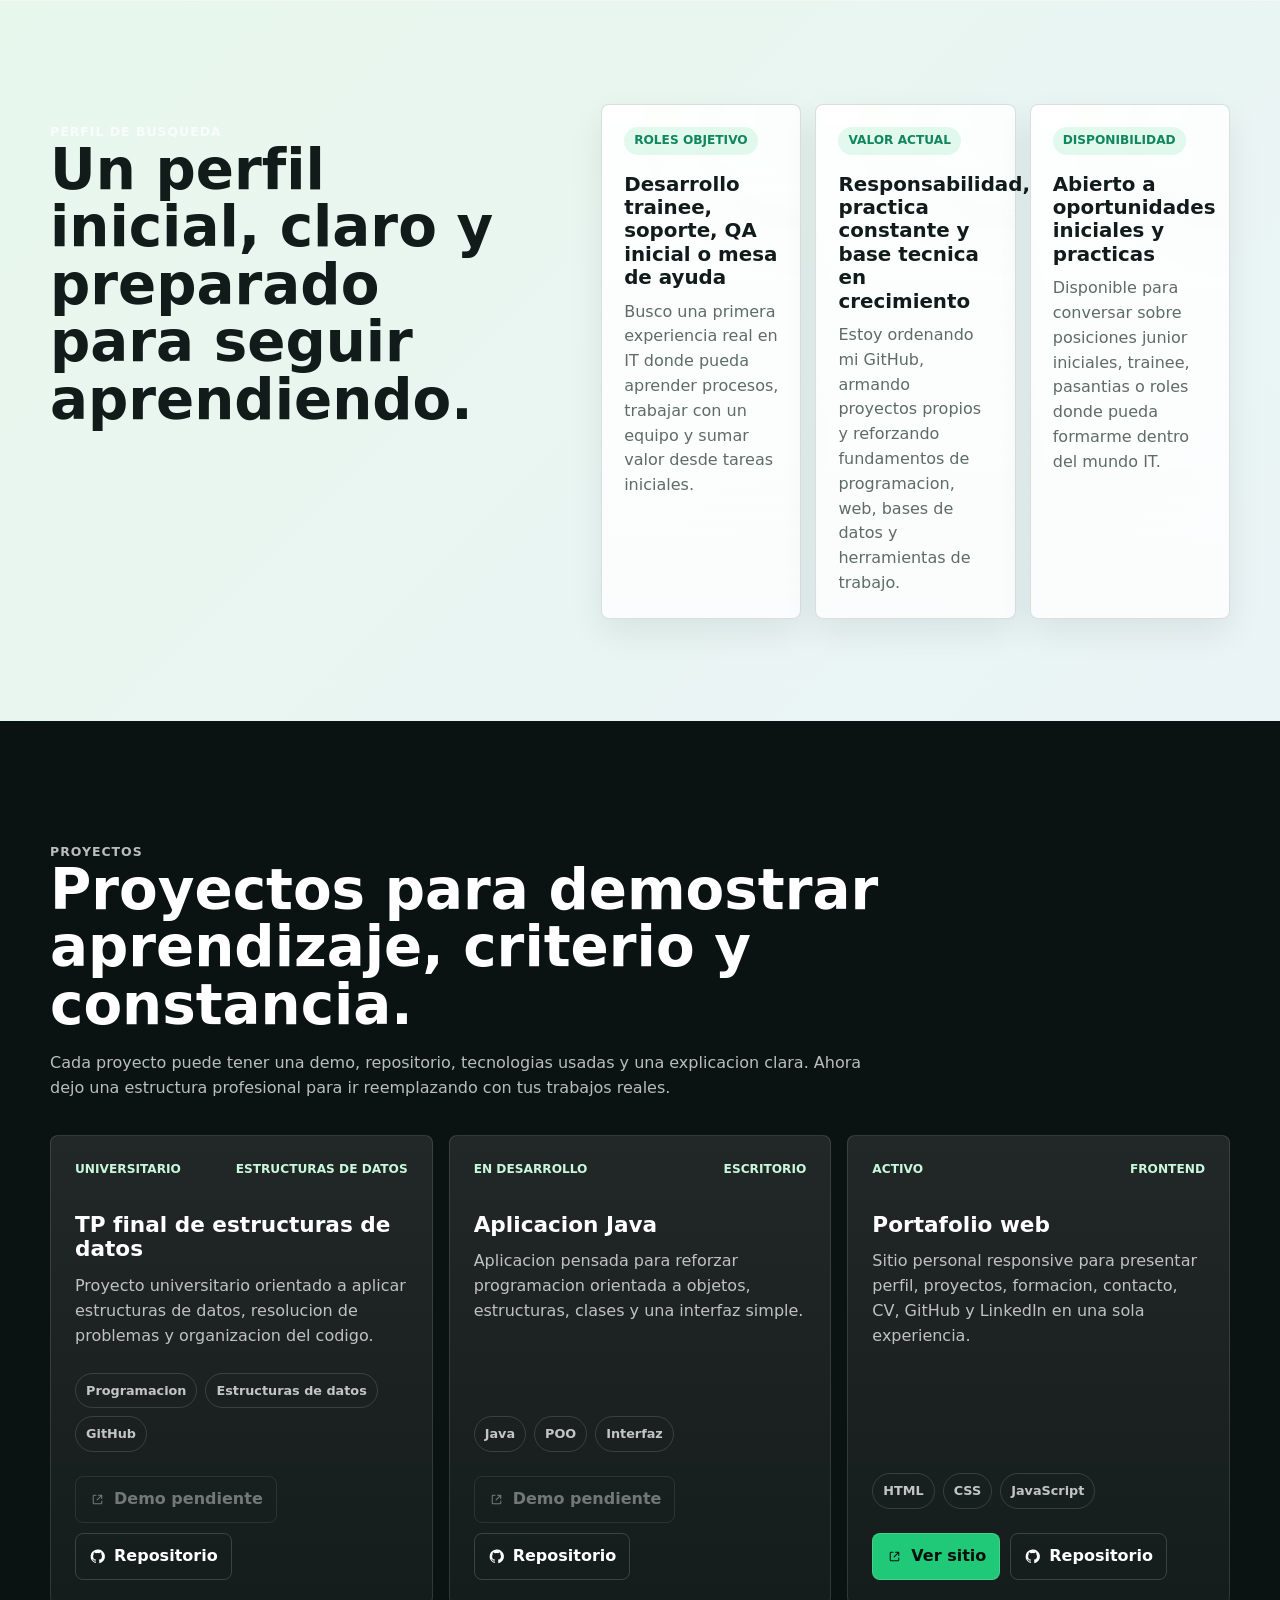
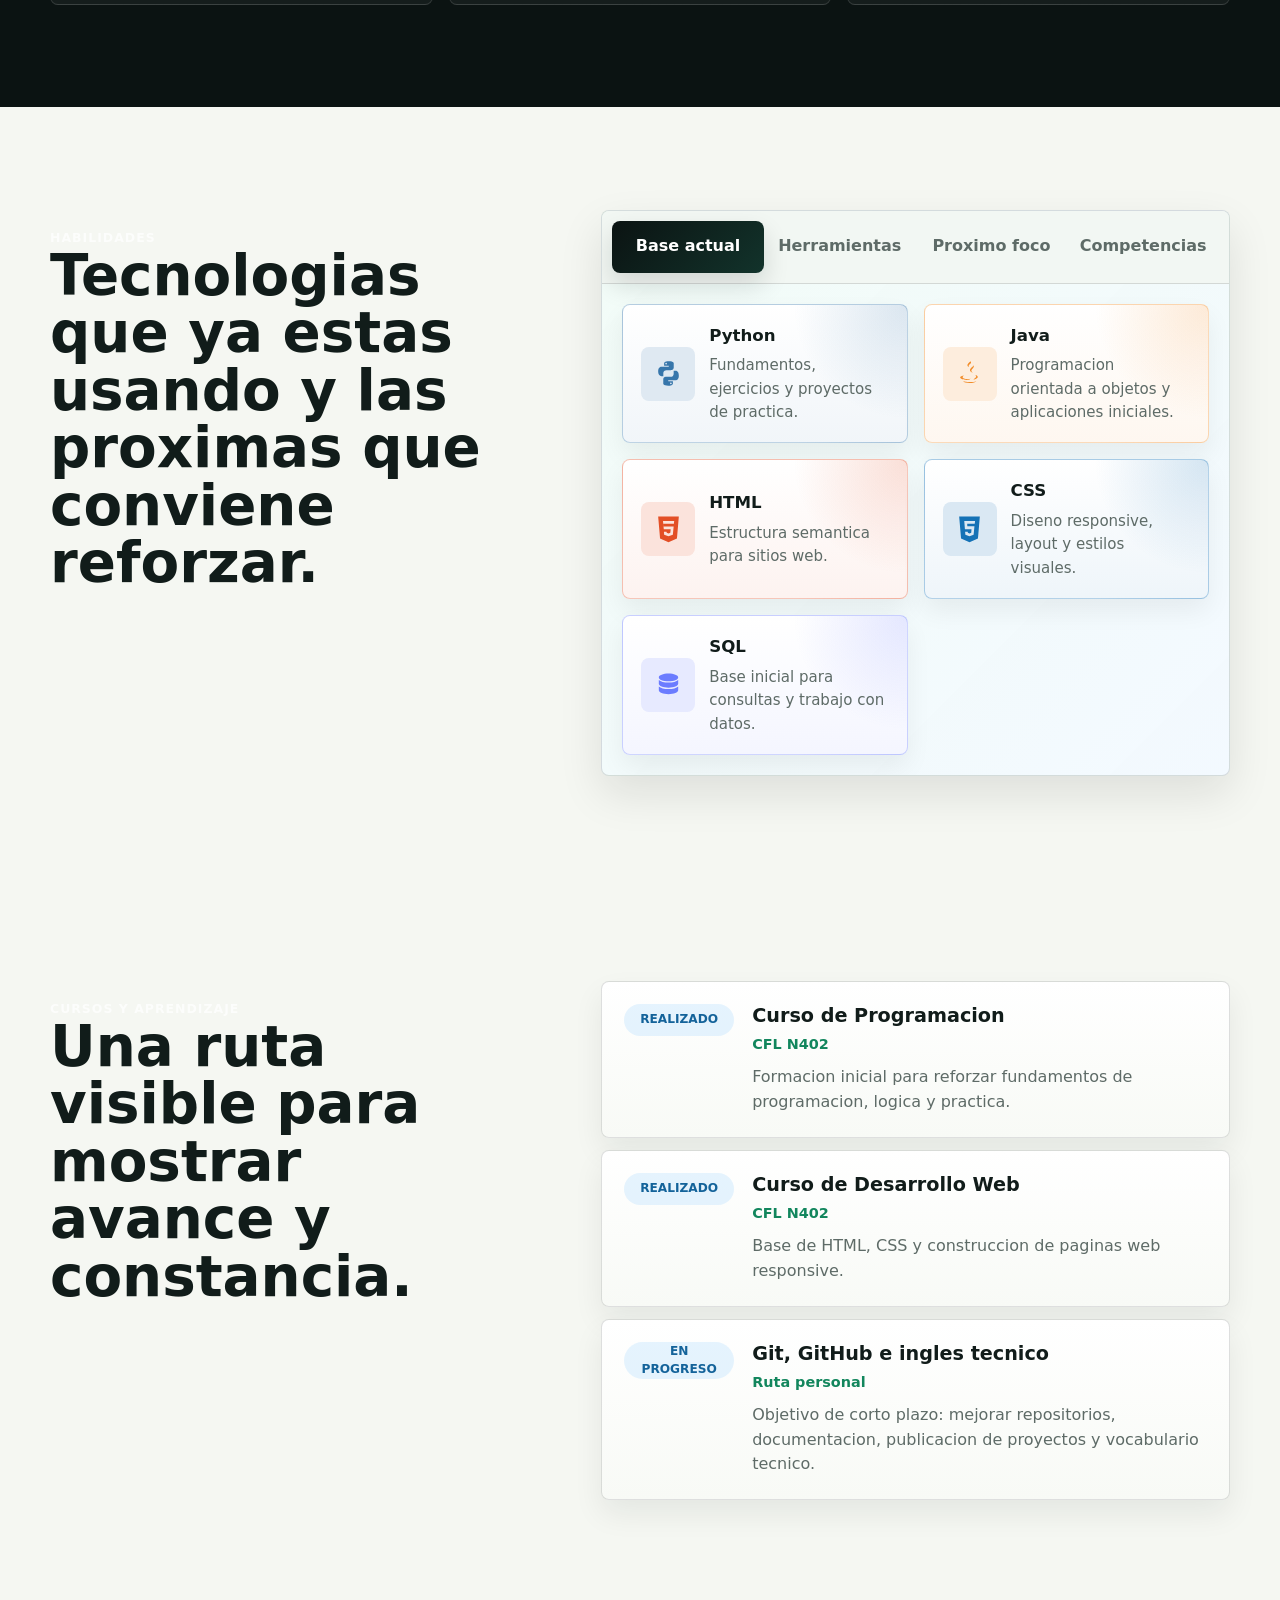
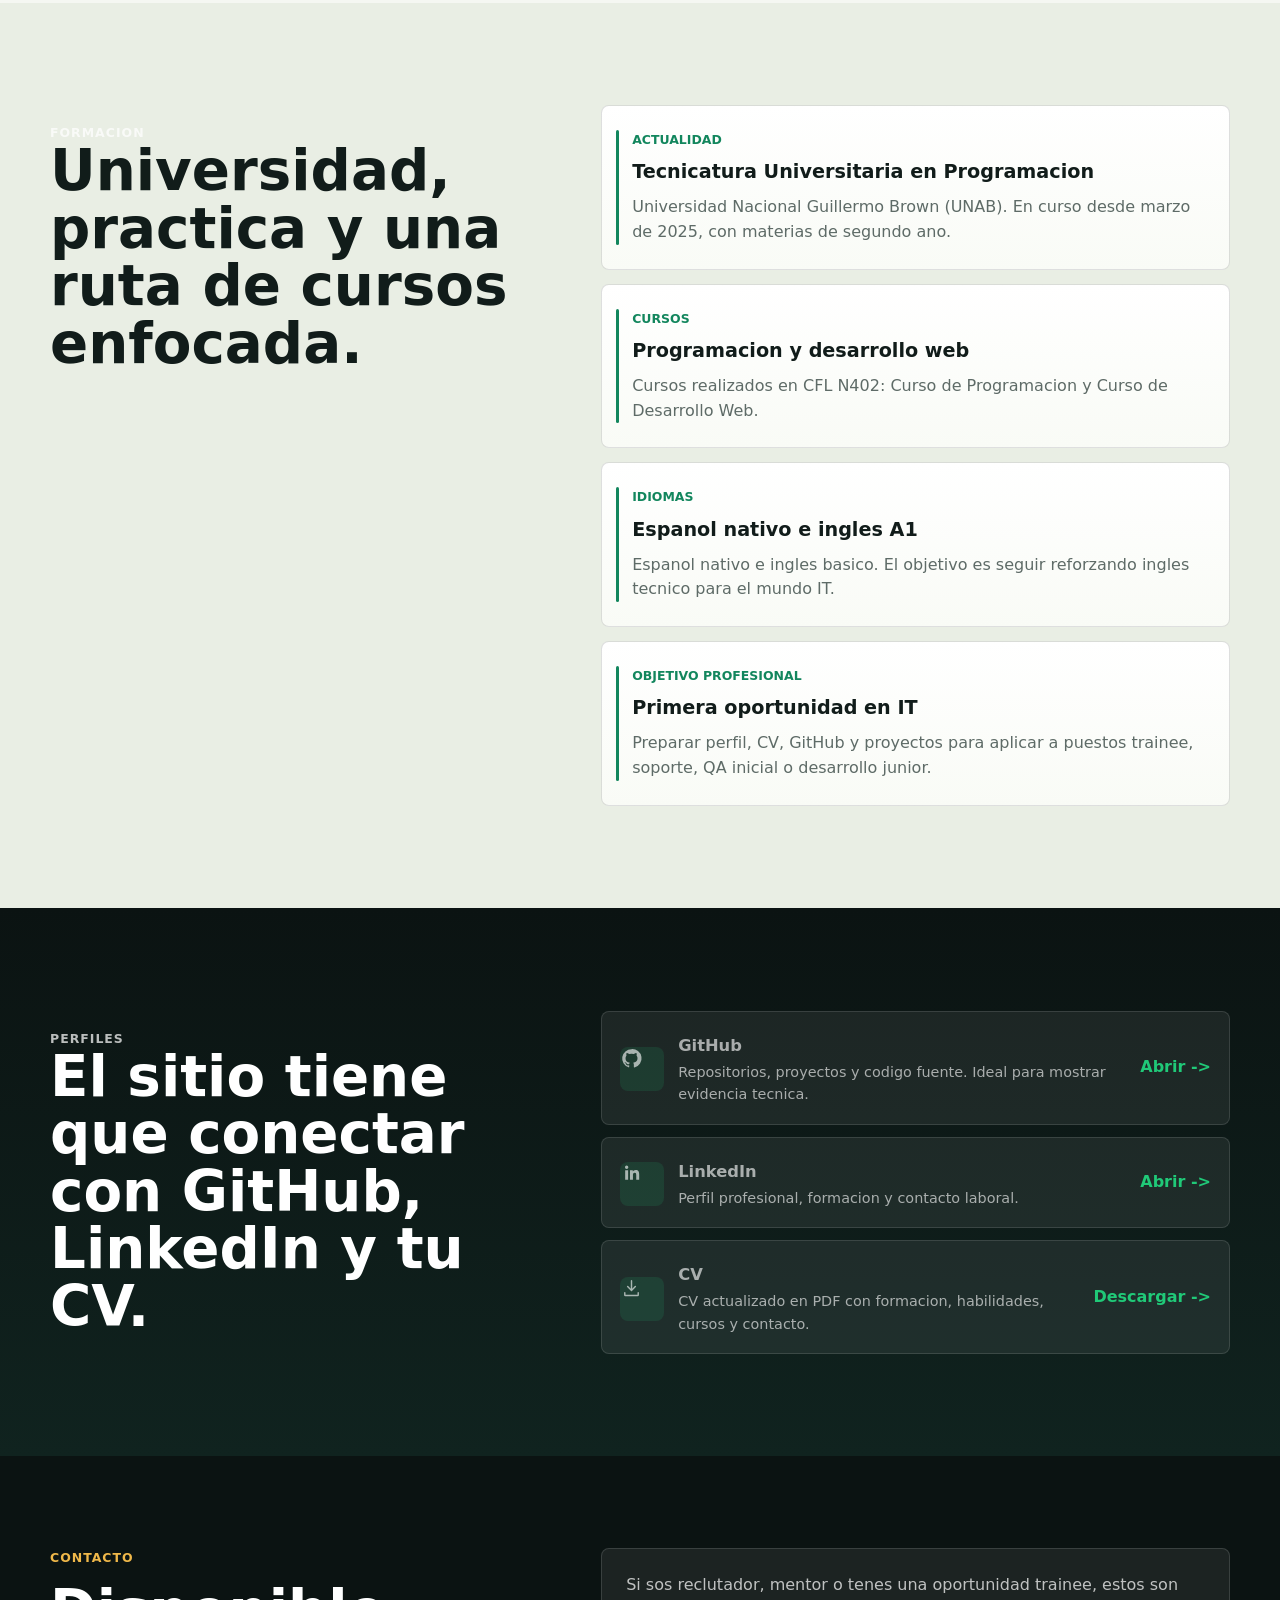
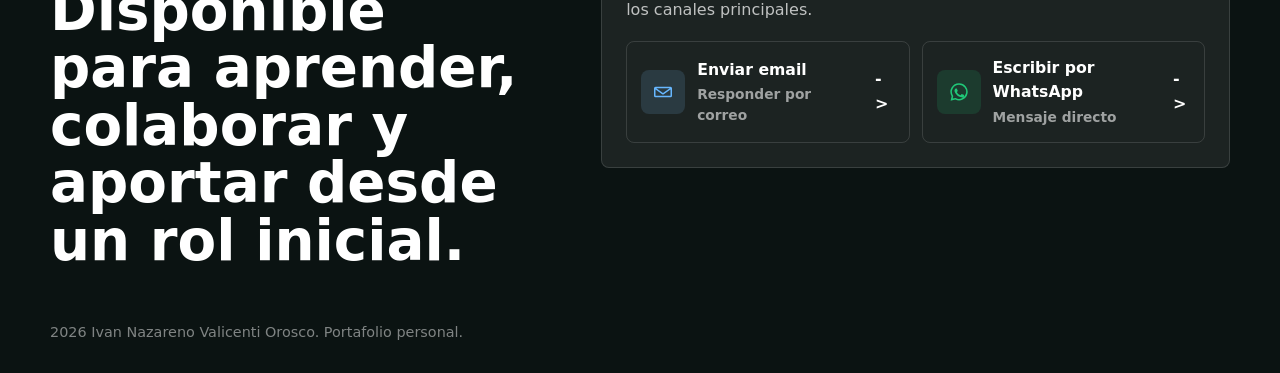
==== commit a9c823f0: "Agregar seccion de cursos y aprendizaje" ====
--- a/index.html
+++ b/index.html
@@ -18,7 +18,7 @@
     <meta property="og:image" content="https://ivan-portafolioit.netlify.app/assets/portfolio-hero.png">
     <meta name="twitter:card" content="summary_large_image">
     <meta name="theme-color" content="#101716">
-    <link rel="stylesheet" href="styles.css?v=20260629-4">
+    <link rel="stylesheet" href="styles.css?v=20260629-5">
     <script src="https://identity.netlify.com/v1/netlify-identity-widget.js"></script>
   </head>
   <body>
@@ -42,6 +42,7 @@
           <a href="#objetivo">Objetivo</a>
           <a href="#proyectos">Proyectos</a>
           <a href="#habilidades">Habilidades</a>
+          <a href="#cursos">Cursos</a>
           <a href="#formacion">Formacion</a>
           <a href="#contacto">Contacto</a>
         </div>
@@ -127,6 +128,17 @@
             <div class="skill-tabs" role="tablist" aria-label="Categorias de habilidades" id="skill-tabs"></div>
             <div class="skill-panel" id="skill-panel"></div>
           </div>
+        </div>
+      </section>
+
+      <section class="section learning-section" id="cursos">
+        <div class="section-inner learning-layout">
+          <div class="section-heading reveal">
+            <p class="section-kicker">Cursos y aprendizaje</p>
+            <h2>Una ruta visible para mostrar avance y constancia.</h2>
+          </div>
+
+          <div class="learning-list reveal" id="learning-list"></div>
         </div>
       </section>
 
@@ -186,6 +198,6 @@
         });
       }
     </script>
-    <script src="script.js?v=20260629-4"></script>
+    <script src="script.js?v=20260629-5"></script>
   </body>
 </html>
--- a/styles.css
+++ b/styles.css
@@ -425,6 +425,7 @@
 
 .about-grid,
 .opportunity-layout,
+.learning-layout,
 .skills-layout,
 .timeline-layout,
 .profile-grid,
@@ -745,6 +746,63 @@
   font-size: 0.94rem;
 }
 
+.learning-section {
+  background: #f5f7f2;
+}
+
+.learning-list {
+  display: grid;
+  gap: 12px;
+}
+
+.learning-item {
+  display: grid;
+  grid-template-columns: minmax(110px, 0.24fr) 1fr;
+  gap: 18px;
+  align-items: start;
+  min-height: 132px;
+  padding: 22px;
+  border: 1px solid var(--line);
+  border-radius: var(--radius);
+  background:
+    linear-gradient(180deg, #ffffff, #f8faf6),
+    radial-gradient(circle at 100% 0%, rgba(103, 183, 255, 0.18), transparent 30%);
+  box-shadow: 0 14px 30px rgba(16, 23, 22, 0.07);
+}
+
+.learning-item > span {
+  display: inline-flex;
+  min-height: 32px;
+  align-items: center;
+  justify-content: center;
+  padding: 0 11px;
+  border-radius: 999px;
+  background: rgba(103, 183, 255, 0.16);
+  color: #14639a;
+  font-size: 0.76rem;
+  font-weight: 850;
+  text-align: center;
+  text-transform: uppercase;
+}
+
+.learning-item h3 {
+  margin: 0;
+  font-size: 1.2rem;
+  line-height: 1.2;
+}
+
+.learning-item strong {
+  display: block;
+  margin-top: 6px;
+  color: var(--green-2);
+  font-size: 0.9rem;
+}
+
+.learning-item p {
+  margin: 10px 0 0;
+  color: var(--muted-ink);
+}
+
 .timeline {
   display: grid;
   gap: 14px;
@@ -992,6 +1050,7 @@
   .hero-inner,
   .about-grid,
   .opportunity-layout,
+  .learning-layout,
   .skills-layout,
   .timeline-layout,
   .profile-grid,
@@ -1089,6 +1148,10 @@
     grid-column: 2;
   }
 
+  .learning-item {
+    grid-template-columns: 1fr;
+  }
+
   .footer-bottom {
     align-items: flex-start;
     flex-direction: column;
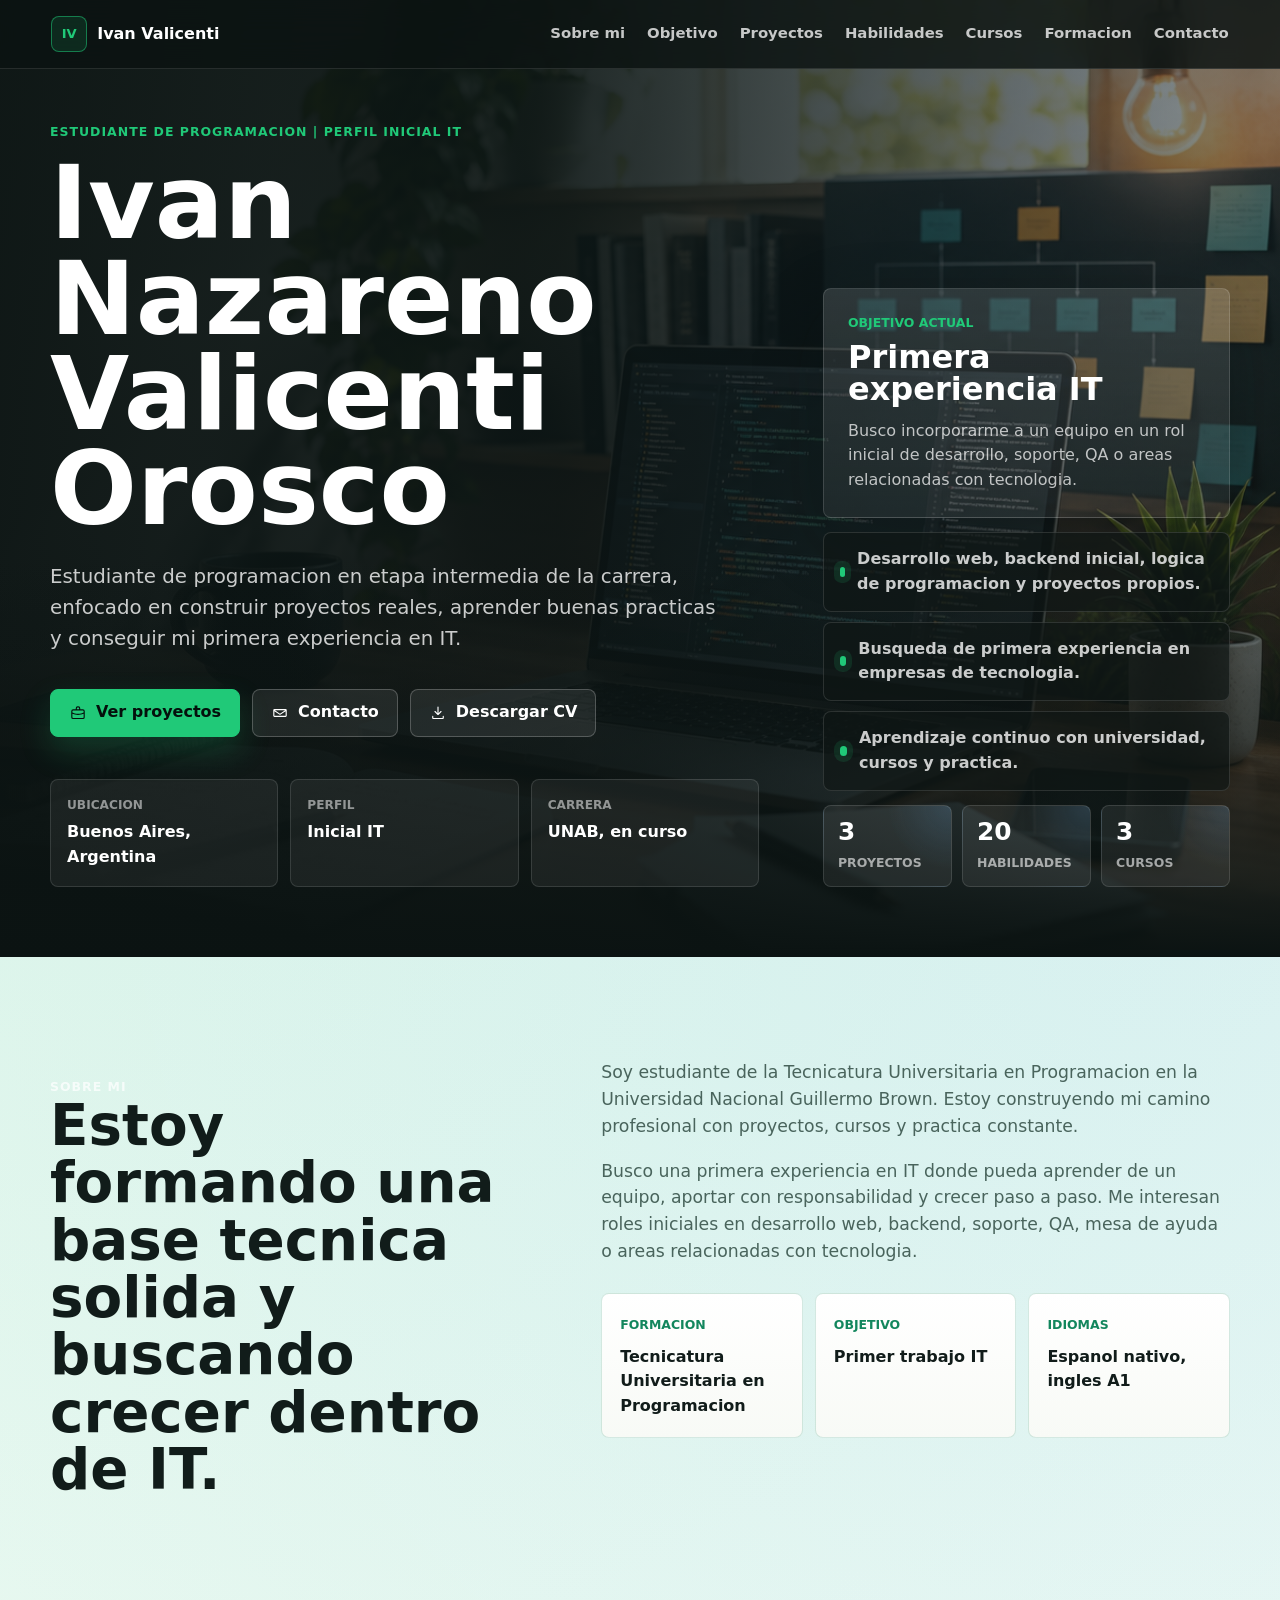
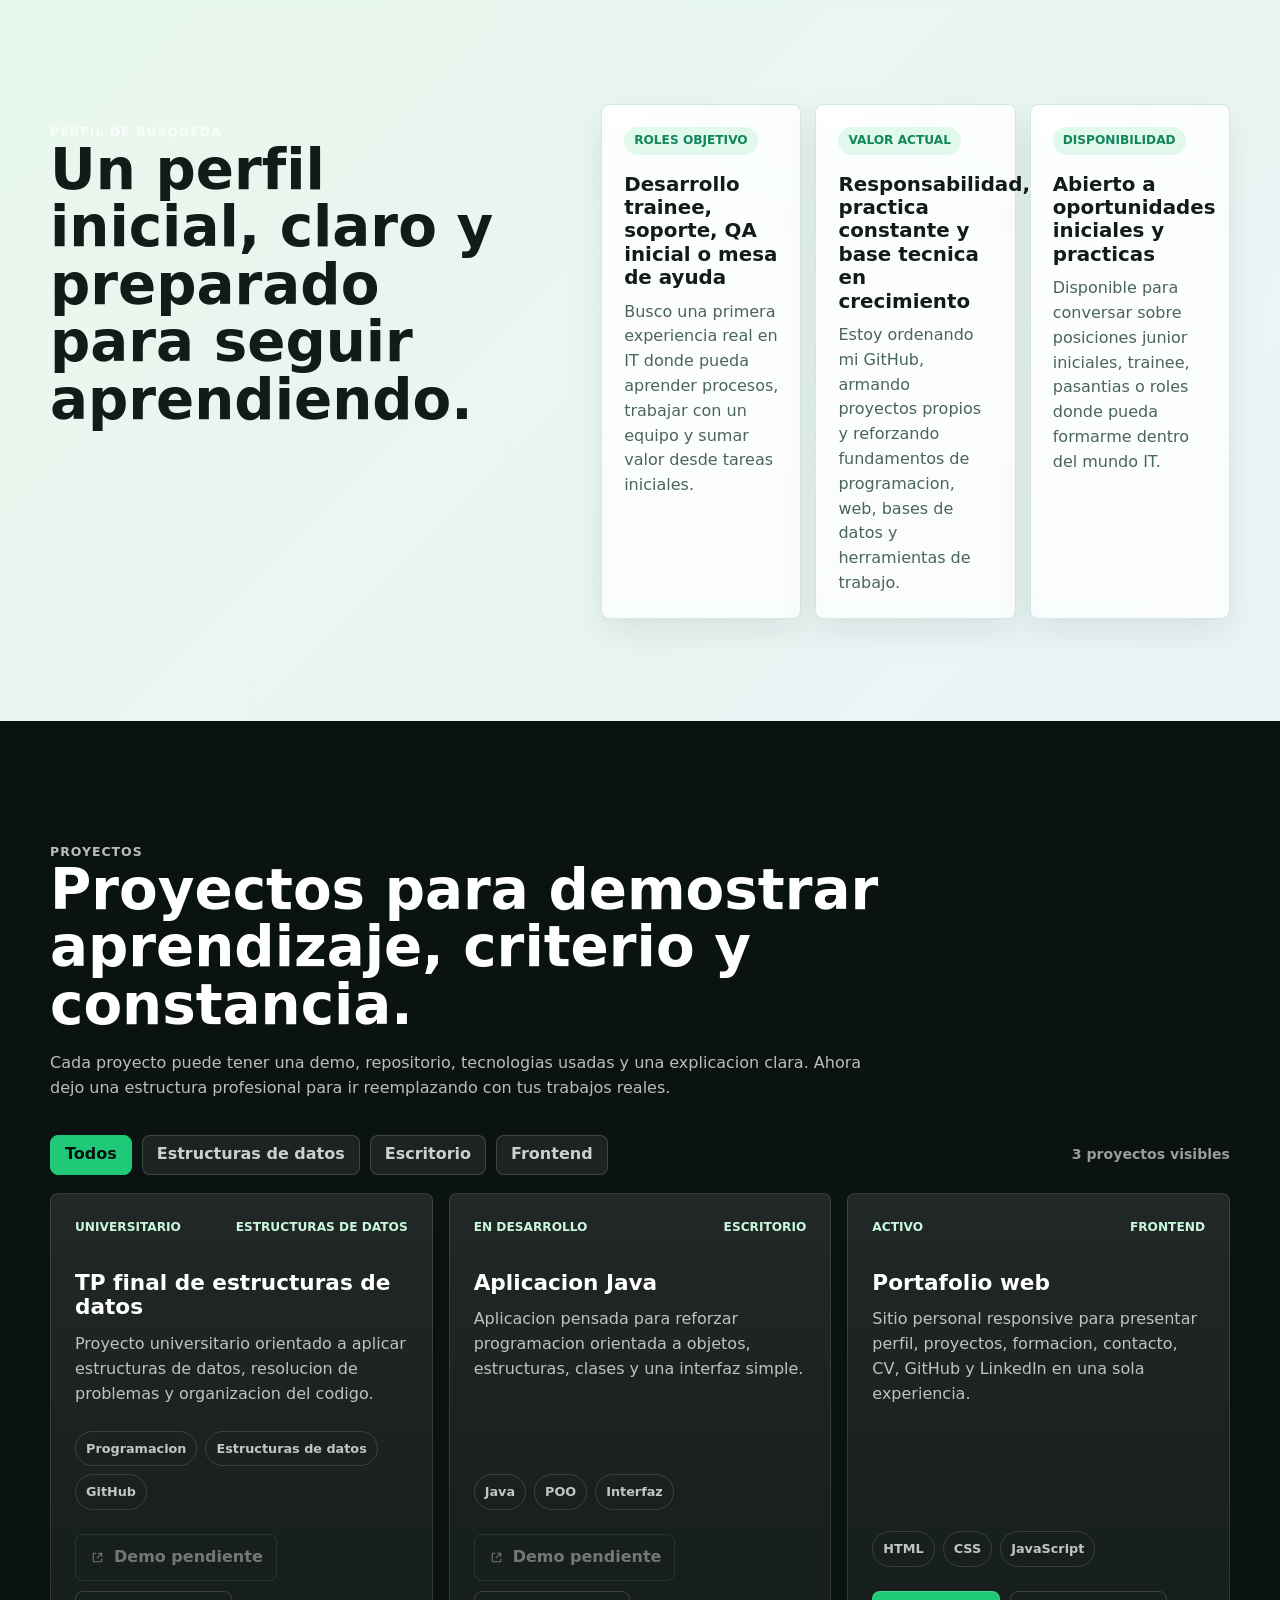
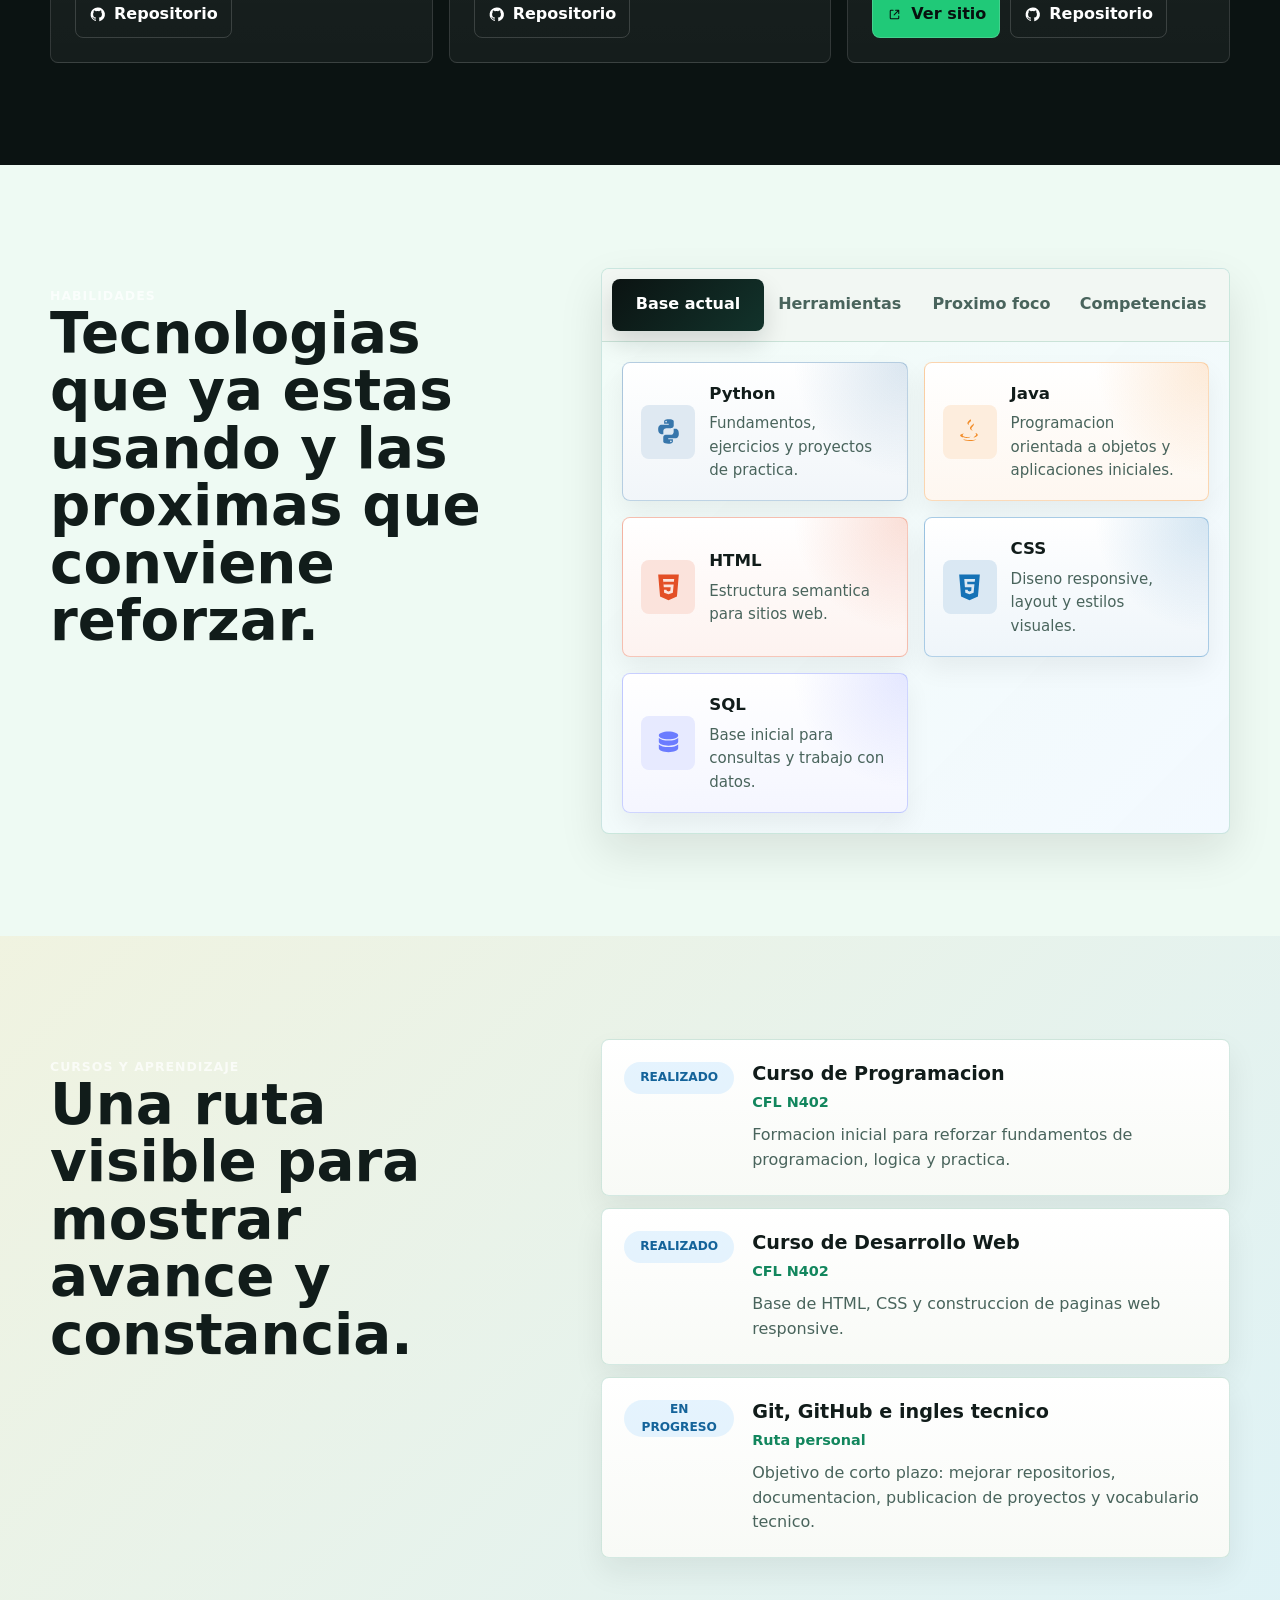
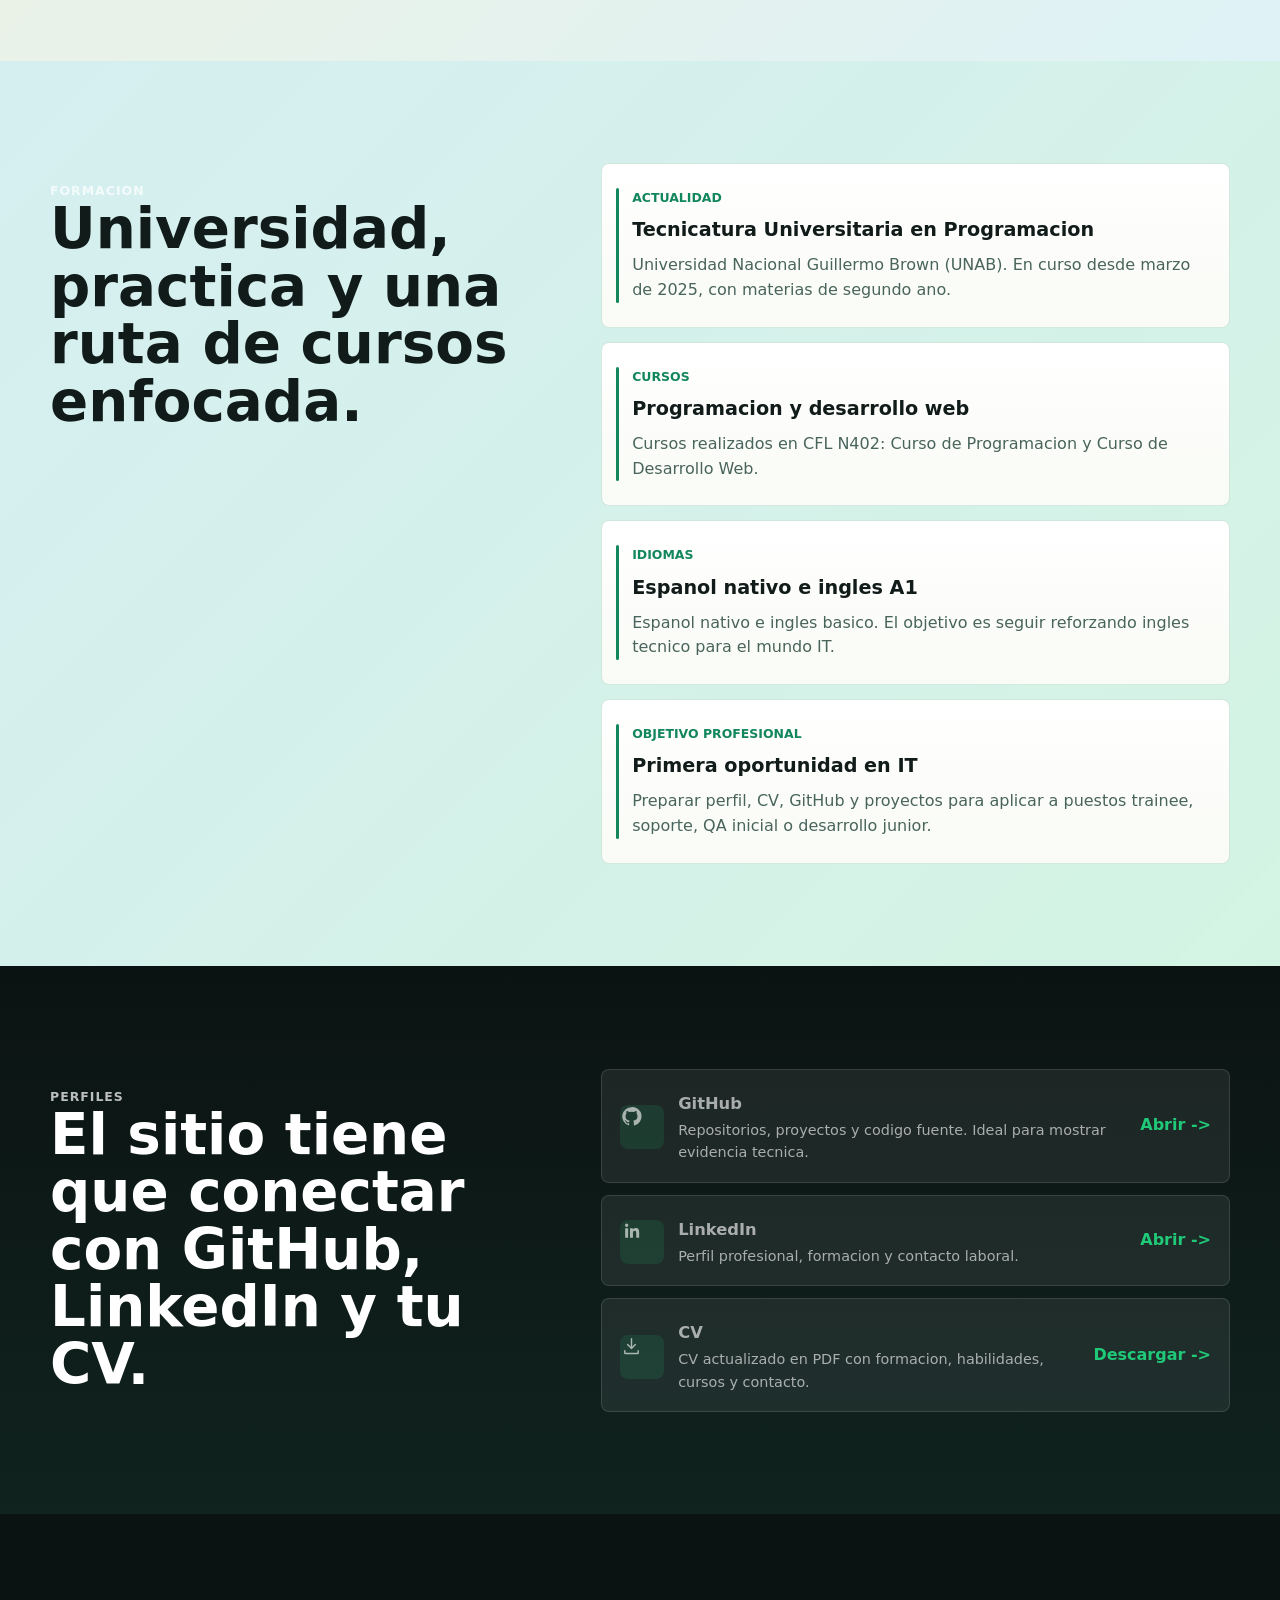
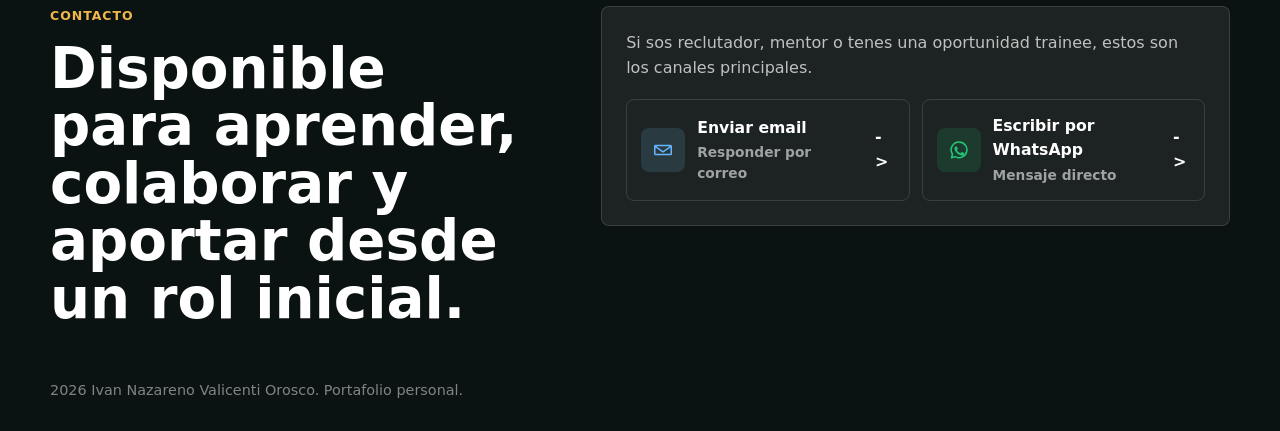
==== commit ff22916d: "Mejorar idioma color e interaccion" ====
--- a/index.html
+++ b/index.html
@@ -18,7 +18,7 @@
     <meta property="og:image" content="https://ivan-portafolioit.netlify.app/assets/portfolio-hero.png">
     <meta name="twitter:card" content="summary_large_image">
     <meta name="theme-color" content="#101716">
-    <link rel="stylesheet" href="styles.css?v=20260629-5">
+    <link rel="stylesheet" href="styles.css?v=20260629-7">
     <script src="https://identity.netlify.com/v1/netlify-identity-widget.js"></script>
   </head>
   <body>
@@ -71,6 +71,7 @@
               <span>Busco incorporarme a un equipo en un rol inicial de desarrollo, soporte, QA o areas relacionadas con tecnologia.</span>
             </div>
             <div class="focus-list" id="focus-list"></div>
+            <div class="hero-signal" id="hero-signal" aria-label="Resumen del portafolio"></div>
           </div>
         </div>
       </section>
@@ -111,6 +112,11 @@
               Cada proyecto puede tener una demo, repositorio, tecnologias usadas y una explicacion clara.
               Ahora dejo una estructura profesional para ir reemplazando con tus trabajos reales.
             </p>
+          </div>
+
+          <div class="project-toolbar reveal">
+            <div class="project-filters" id="project-filters" aria-label="Filtrar proyectos"></div>
+            <p class="project-count" id="project-count"></p>
           </div>
 
           <div class="project-grid" id="project-grid"></div>
@@ -198,6 +204,6 @@
         });
       }
     </script>
-    <script src="script.js?v=20260629-5"></script>
+    <script src="script.js?v=20260629-7"></script>
   </body>
 </html>
--- a/styles.css
+++ b/styles.css
@@ -1,9 +1,9 @@
 :root {
-  --bg: #f5f7f2;
+  --bg: #eefaf3;
   --paper: #ffffff;
   --ink: #111c1a;
-  --muted-ink: #5e6b67;
-  --line: rgba(23, 33, 31, 0.14);
+  --muted-ink: #49645c;
+  --line: rgba(18, 134, 93, 0.18);
   --dark: #0b1312;
   --dark-2: #13211f;
   --dark-3: #20312d;
@@ -28,7 +28,10 @@
 body {
   margin: 0;
   color: var(--ink);
-  background: var(--bg);
+  background:
+    radial-gradient(circle at 8% 4%, rgba(32, 201, 120, 0.1), transparent 28%),
+    radial-gradient(circle at 92% 12%, rgba(103, 183, 255, 0.12), transparent 26%),
+    var(--bg);
   font-family: Inter, ui-sans-serif, system-ui, -apple-system, BlinkMacSystemFont, "Segoe UI", sans-serif;
   line-height: 1.55;
 }
@@ -392,6 +395,38 @@
   font-weight: 750;
 }
 
+.hero-signal {
+  display: grid;
+  grid-template-columns: repeat(3, minmax(0, 1fr));
+  gap: 10px;
+}
+
+.signal-pill {
+  min-height: 82px;
+  padding: 14px;
+  border: 1px solid rgba(255, 255, 255, 0.12);
+  border-radius: var(--radius);
+  background:
+    radial-gradient(circle at 100% 0%, rgba(103, 183, 255, 0.14), transparent 42%),
+    rgba(255, 255, 255, 0.07);
+}
+
+.signal-pill strong {
+  display: block;
+  color: #ffffff;
+  font-size: 1.55rem;
+  line-height: 1;
+}
+
+.signal-pill span {
+  display: block;
+  margin-top: 8px;
+  color: rgba(255, 255, 255, 0.6);
+  font-size: 0.78rem;
+  font-weight: 850;
+  text-transform: uppercase;
+}
+
 .section {
   padding: clamp(64px, 8vw, 110px) 0;
 }
@@ -526,6 +561,52 @@
 .footer {
   background: var(--dark);
   color: #fff;
+}
+
+.project-toolbar {
+  display: flex;
+  align-items: center;
+  justify-content: space-between;
+  gap: 16px;
+  margin: 0 0 18px;
+}
+
+.project-filters {
+  display: flex;
+  flex-wrap: wrap;
+  gap: 10px;
+}
+
+.project-filter {
+  min-height: 40px;
+  padding: 0 14px;
+  border: 1px solid rgba(255, 255, 255, 0.16);
+  border-radius: var(--radius);
+  background: rgba(255, 255, 255, 0.07);
+  color: rgba(255, 255, 255, 0.78);
+  font-weight: 850;
+  cursor: pointer;
+  transition: transform 180ms ease, background 180ms ease, color 180ms ease, border-color 180ms ease;
+}
+
+.project-filter:hover,
+.project-filter:focus-visible {
+  transform: translateY(-2px);
+  border-color: rgba(32, 201, 120, 0.48);
+  color: #ffffff;
+}
+
+.project-filter[aria-pressed="true"] {
+  border-color: var(--green);
+  background: var(--green);
+  color: #07100e;
+}
+
+.project-count {
+  margin: 0;
+  color: rgba(255, 255, 255, 0.58);
+  font-size: 0.88rem;
+  font-weight: 800;
 }
 
 .project-grid {
@@ -552,6 +633,10 @@
   background: linear-gradient(180deg, rgba(32, 201, 120, 0.12), rgba(103, 183, 255, 0.05));
 }
 
+.project-card.is-hidden {
+  display: none;
+}
+
 .project-status {
   display: flex;
   justify-content: space-between;
@@ -641,7 +726,9 @@
 }
 
 .muted {
-  background: #e9eee4;
+  background:
+    linear-gradient(135deg, rgba(103, 183, 255, 0.14), rgba(32, 201, 120, 0.1)),
+    #e8f8ef;
 }
 
 .skill-board {
@@ -747,7 +834,9 @@
 }
 
 .learning-section {
-  background: #f5f7f2;
+  background:
+    linear-gradient(135deg, rgba(240, 184, 74, 0.12), rgba(103, 183, 255, 0.13)),
+    #f0fbf5;
 }
 
 .learning-list {
@@ -1065,6 +1154,11 @@
 
   .hero-panel {
     max-width: 620px;
+  }
+
+  .project-toolbar {
+    align-items: flex-start;
+    flex-direction: column;
   }
 
   .project-grid,
@@ -1131,6 +1225,10 @@
     display: grid;
   }
 
+  .hero-signal {
+    grid-template-columns: 1fr;
+  }
+
   .skill-tabs {
     display: grid;
     grid-template-columns: 1fr;
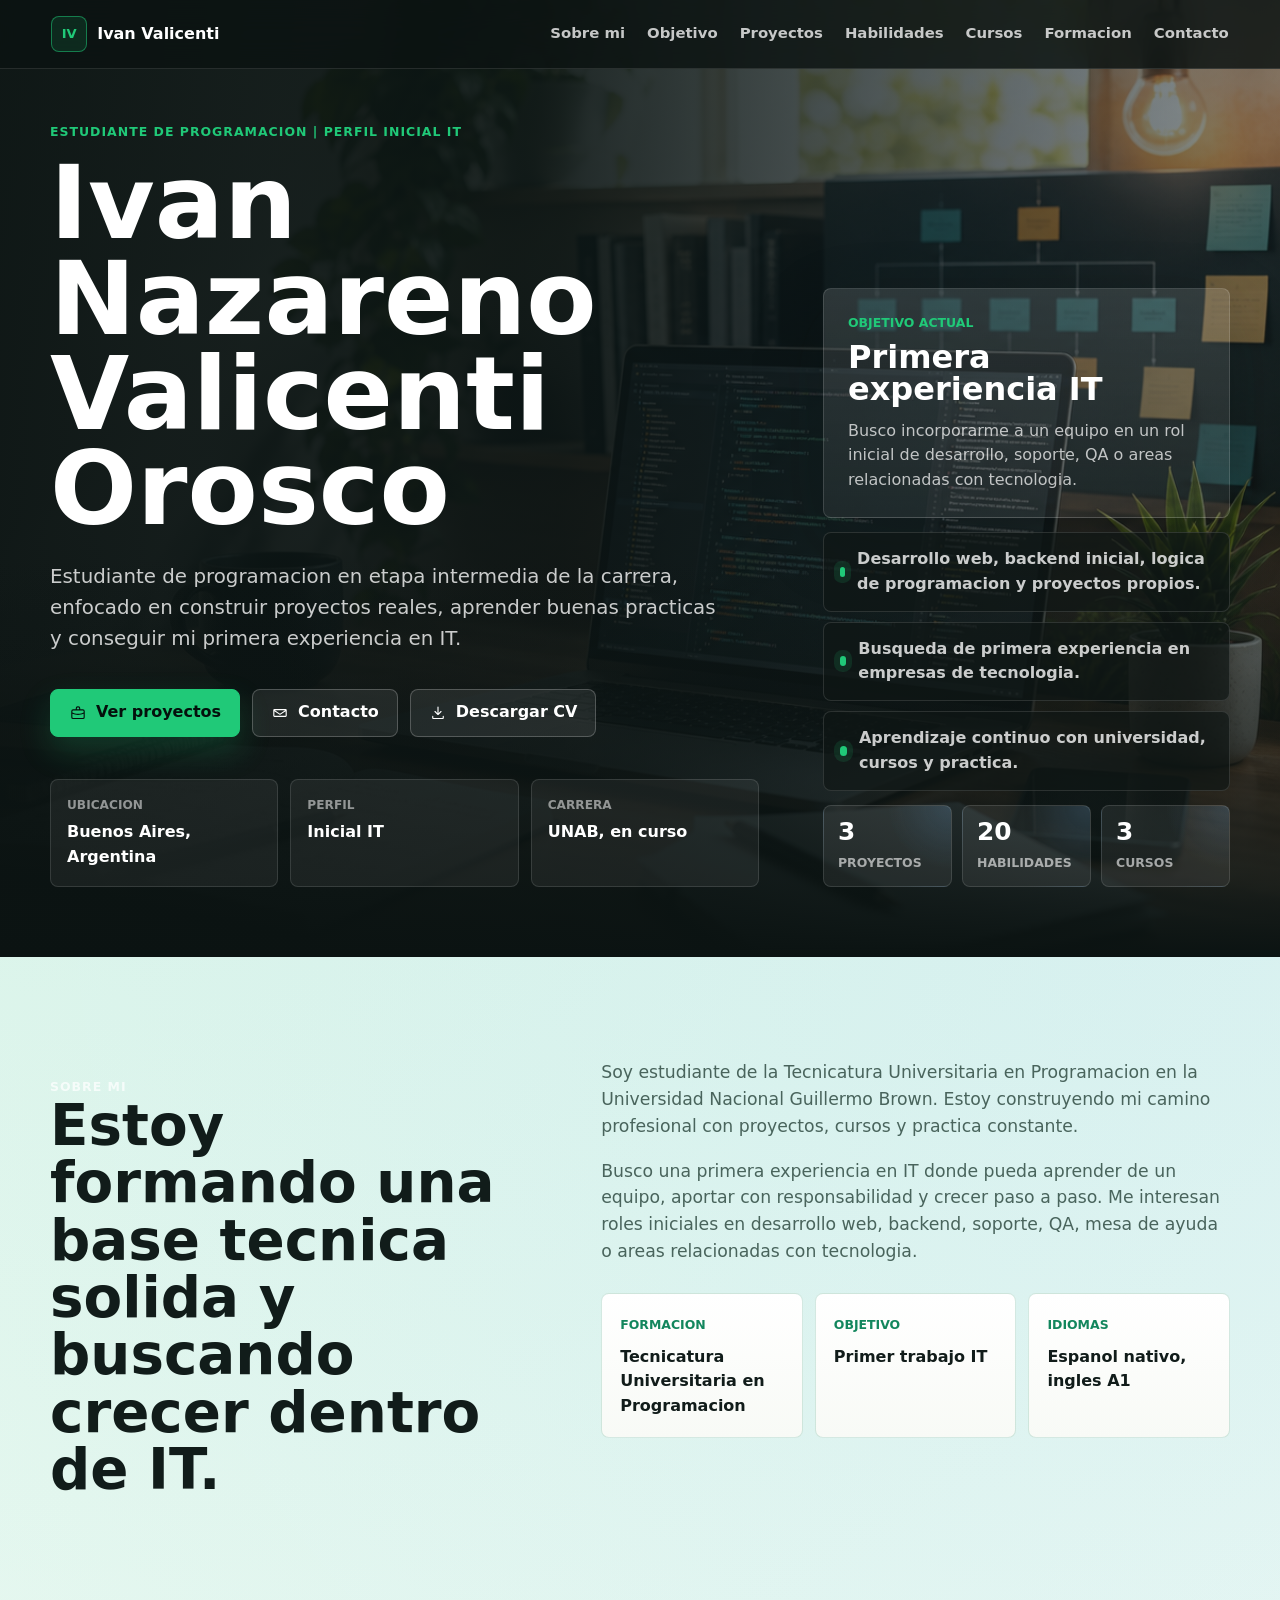
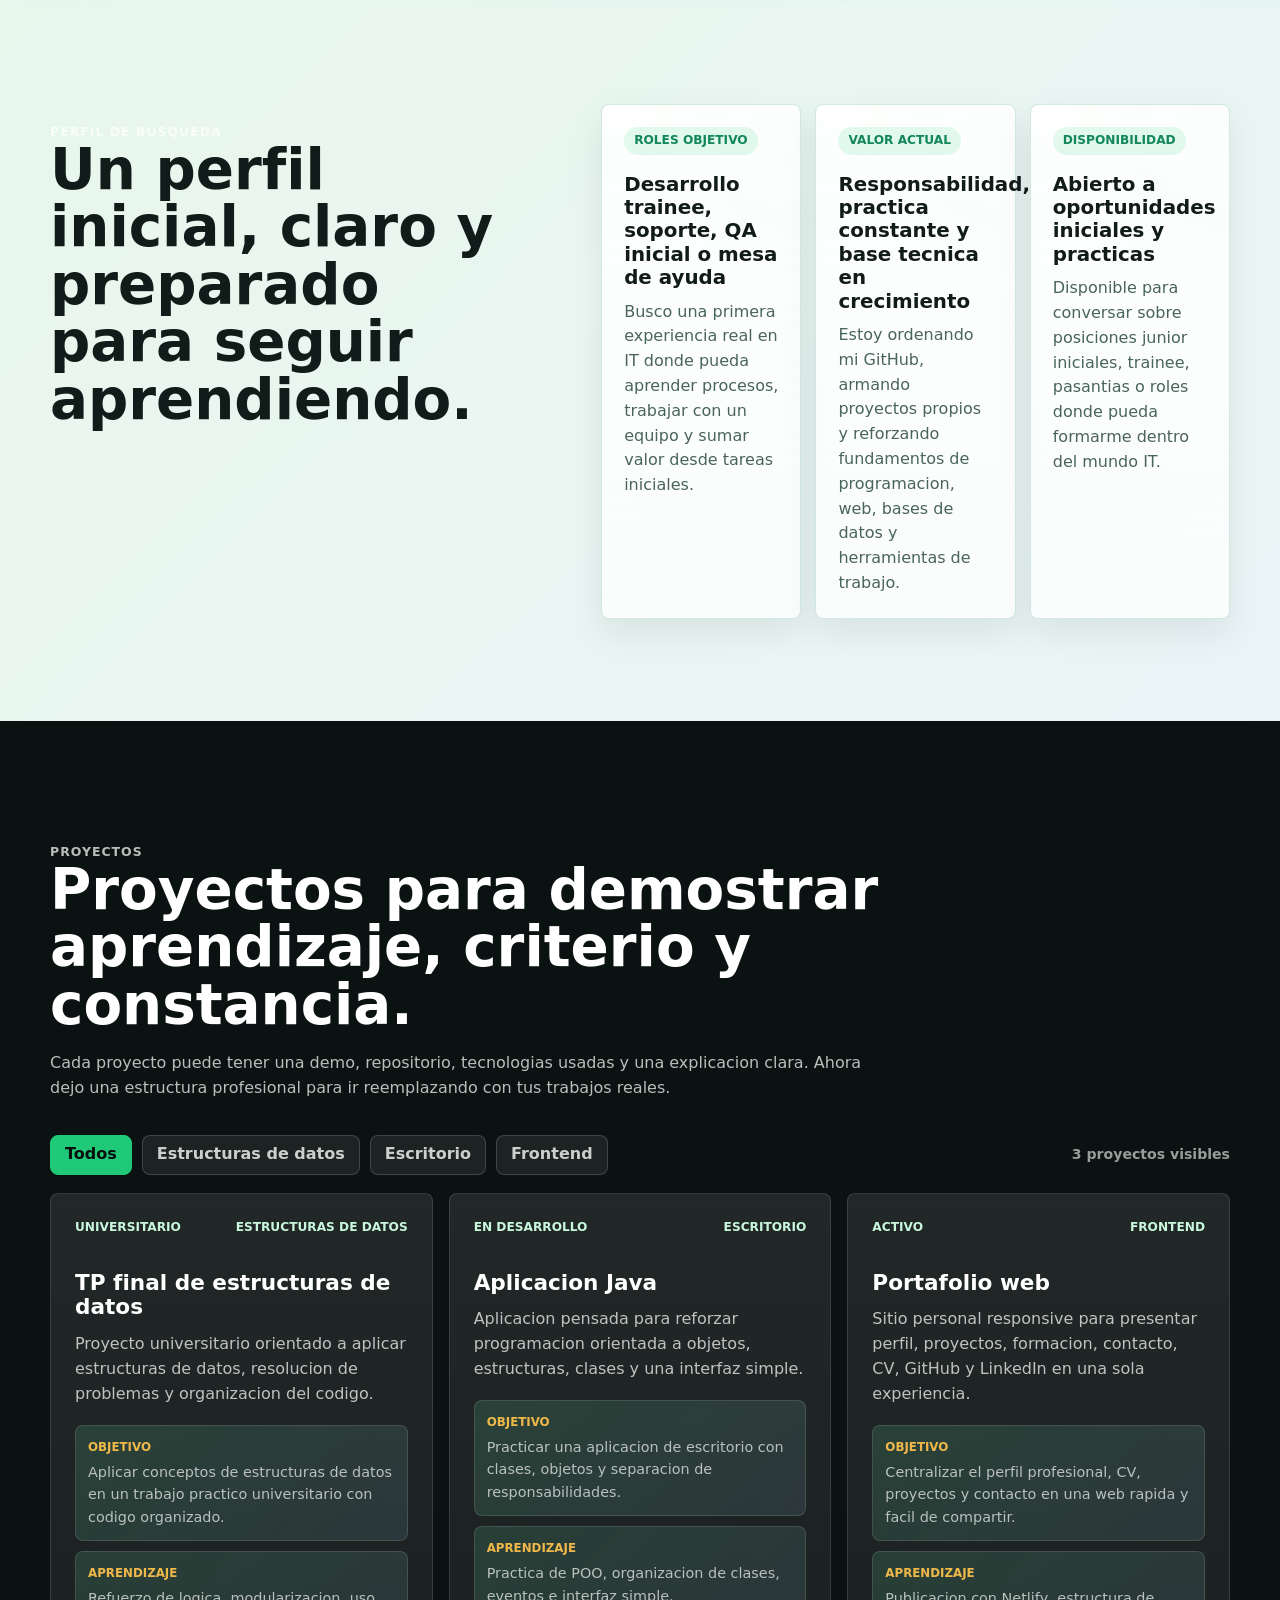
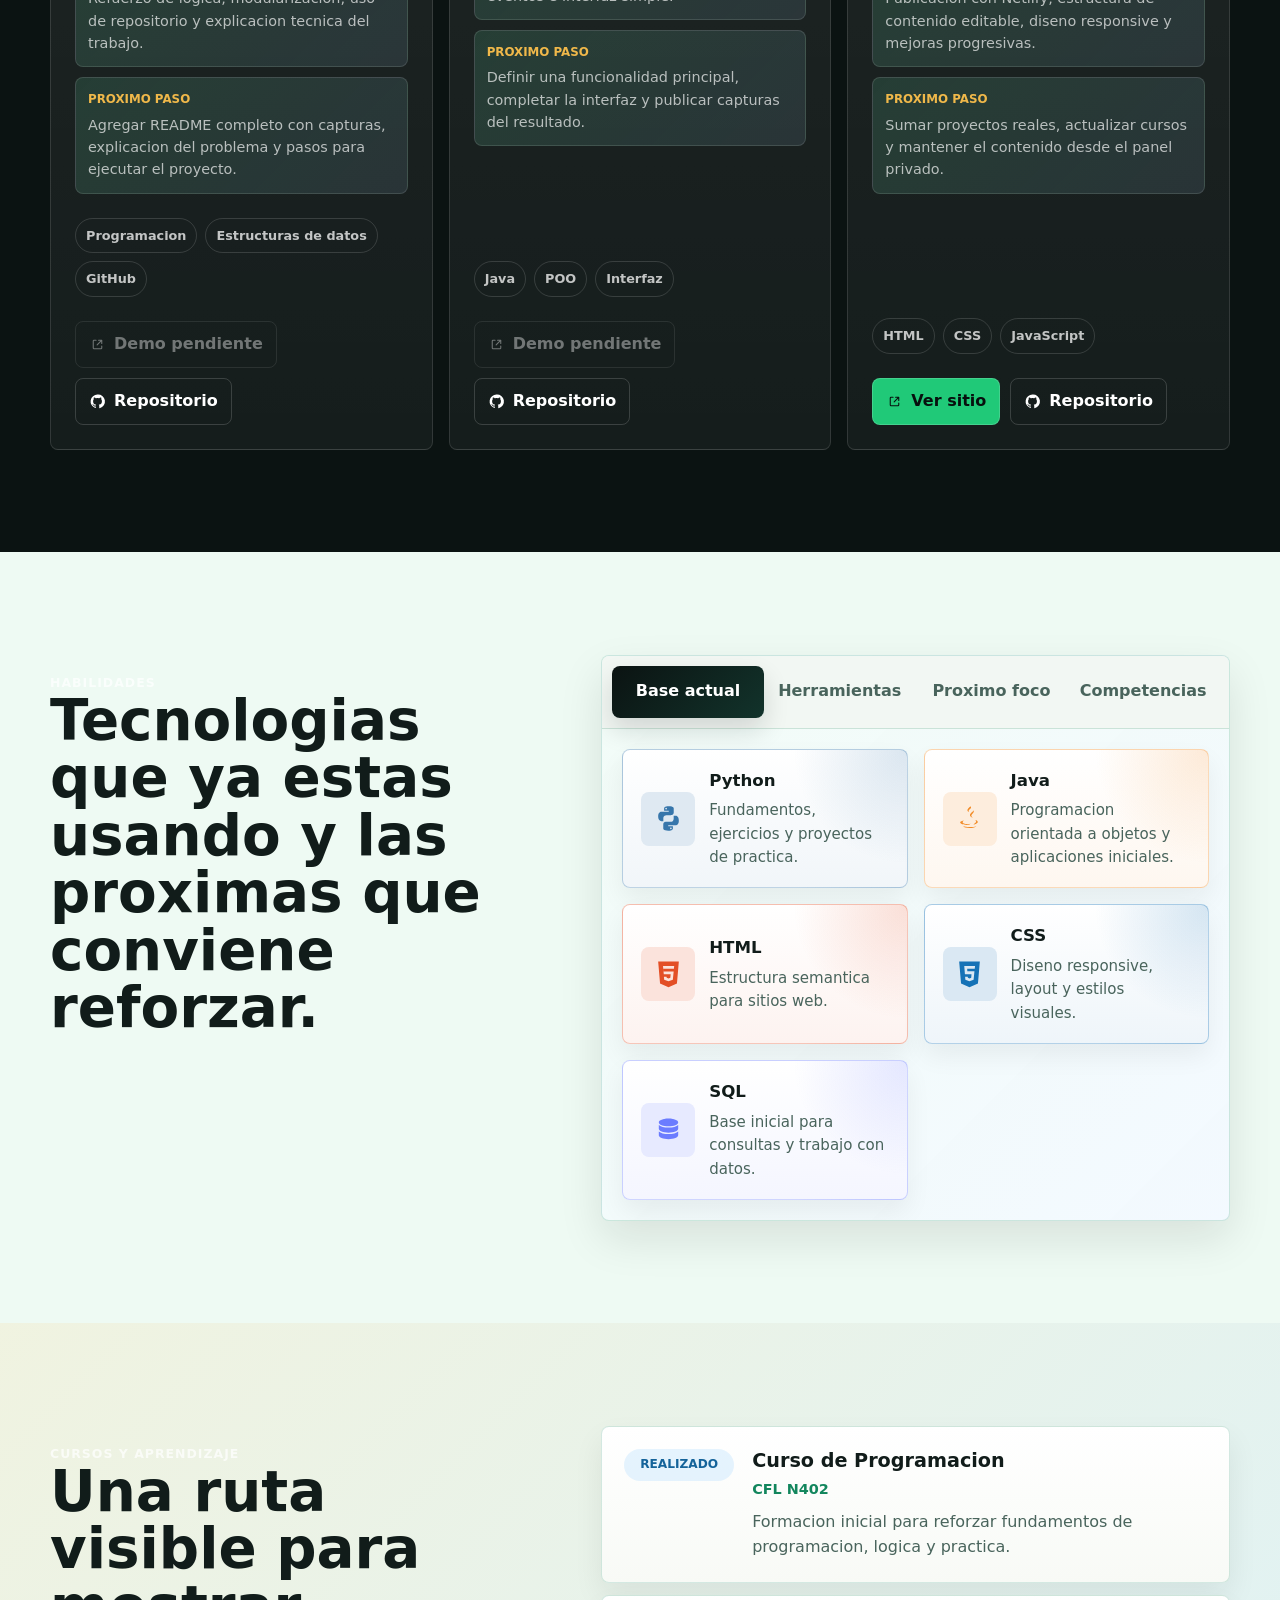
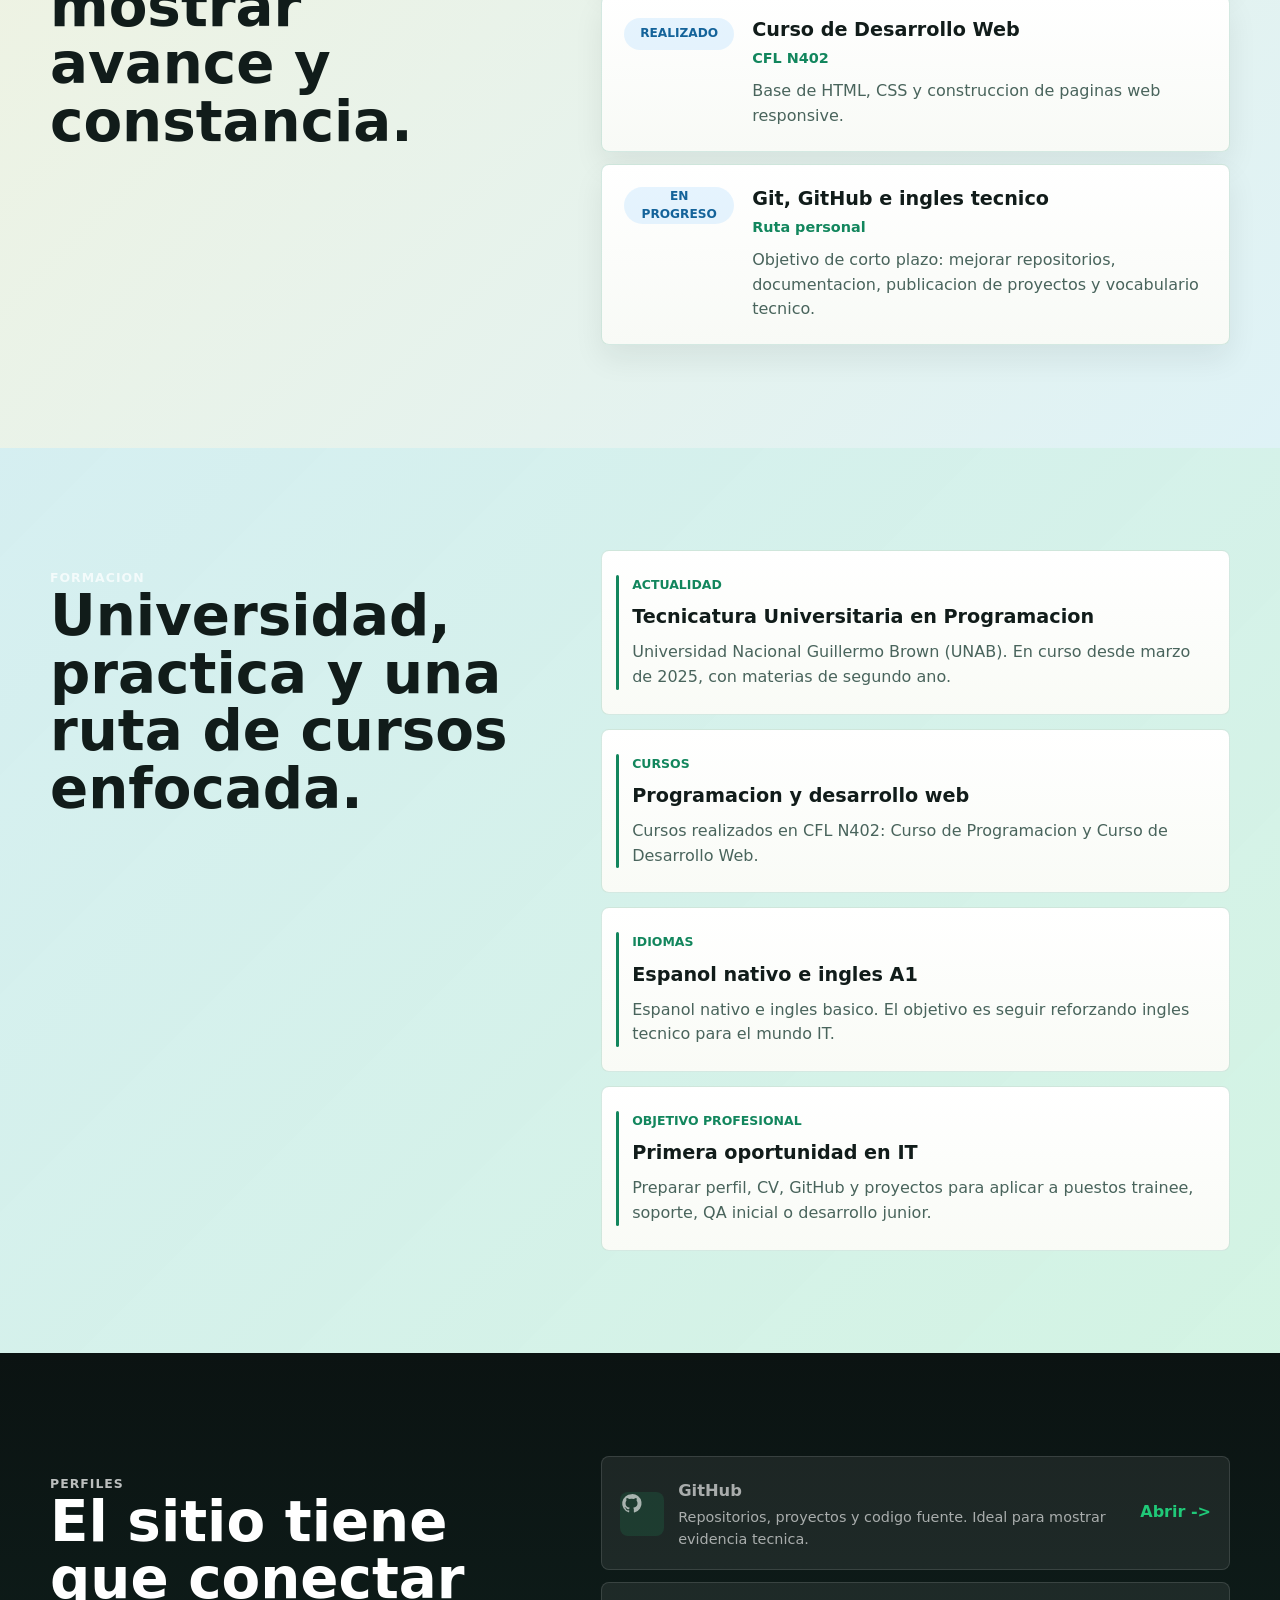
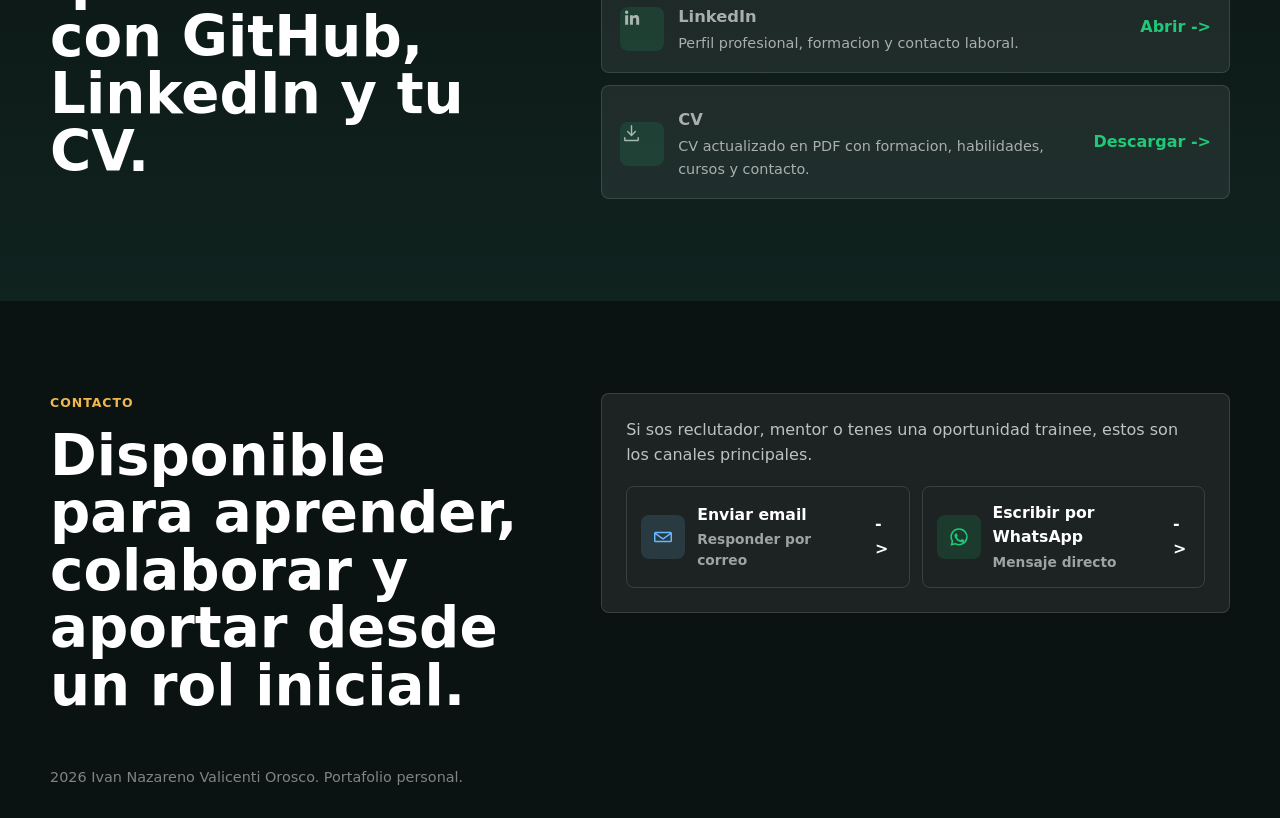
==== commit 6ab299bc: "Mejorar fichas de proyectos" ====
--- a/index.html
+++ b/index.html
@@ -18,7 +18,7 @@
     <meta property="og:image" content="https://ivan-portafolioit.netlify.app/assets/portfolio-hero.png">
     <meta name="twitter:card" content="summary_large_image">
     <meta name="theme-color" content="#101716">
-    <link rel="stylesheet" href="styles.css?v=20260629-7">
+    <link rel="stylesheet" href="styles.css?v=20260629-8">
     <script src="https://identity.netlify.com/v1/netlify-identity-widget.js"></script>
   </head>
   <body>
@@ -204,6 +204,6 @@
         });
       }
     </script>
-    <script src="script.js?v=20260629-7"></script>
+    <script src="script.js?v=20260629-8"></script>
   </body>
 </html>
--- a/styles.css
+++ b/styles.css
@@ -674,6 +674,35 @@
   color: rgba(255, 255, 255, 0.72);
 }
 
+.project-details {
+  display: grid;
+  gap: 10px;
+  margin-top: 18px;
+}
+
+.project-detail {
+  padding: 12px;
+  border: 1px solid rgba(255, 255, 255, 0.12);
+  border-radius: var(--radius);
+  background:
+    linear-gradient(135deg, rgba(32, 201, 120, 0.11), rgba(103, 183, 255, 0.06)),
+    rgba(255, 255, 255, 0.055);
+}
+
+.project-detail span {
+  display: block;
+  margin-bottom: 5px;
+  color: var(--amber);
+  font-size: 0.74rem;
+  font-weight: 850;
+  text-transform: uppercase;
+}
+
+.project-detail p {
+  color: rgba(255, 255, 255, 0.68);
+  font-size: 0.9rem;
+}
+
 .tag-list {
   display: flex;
   flex-wrap: wrap;
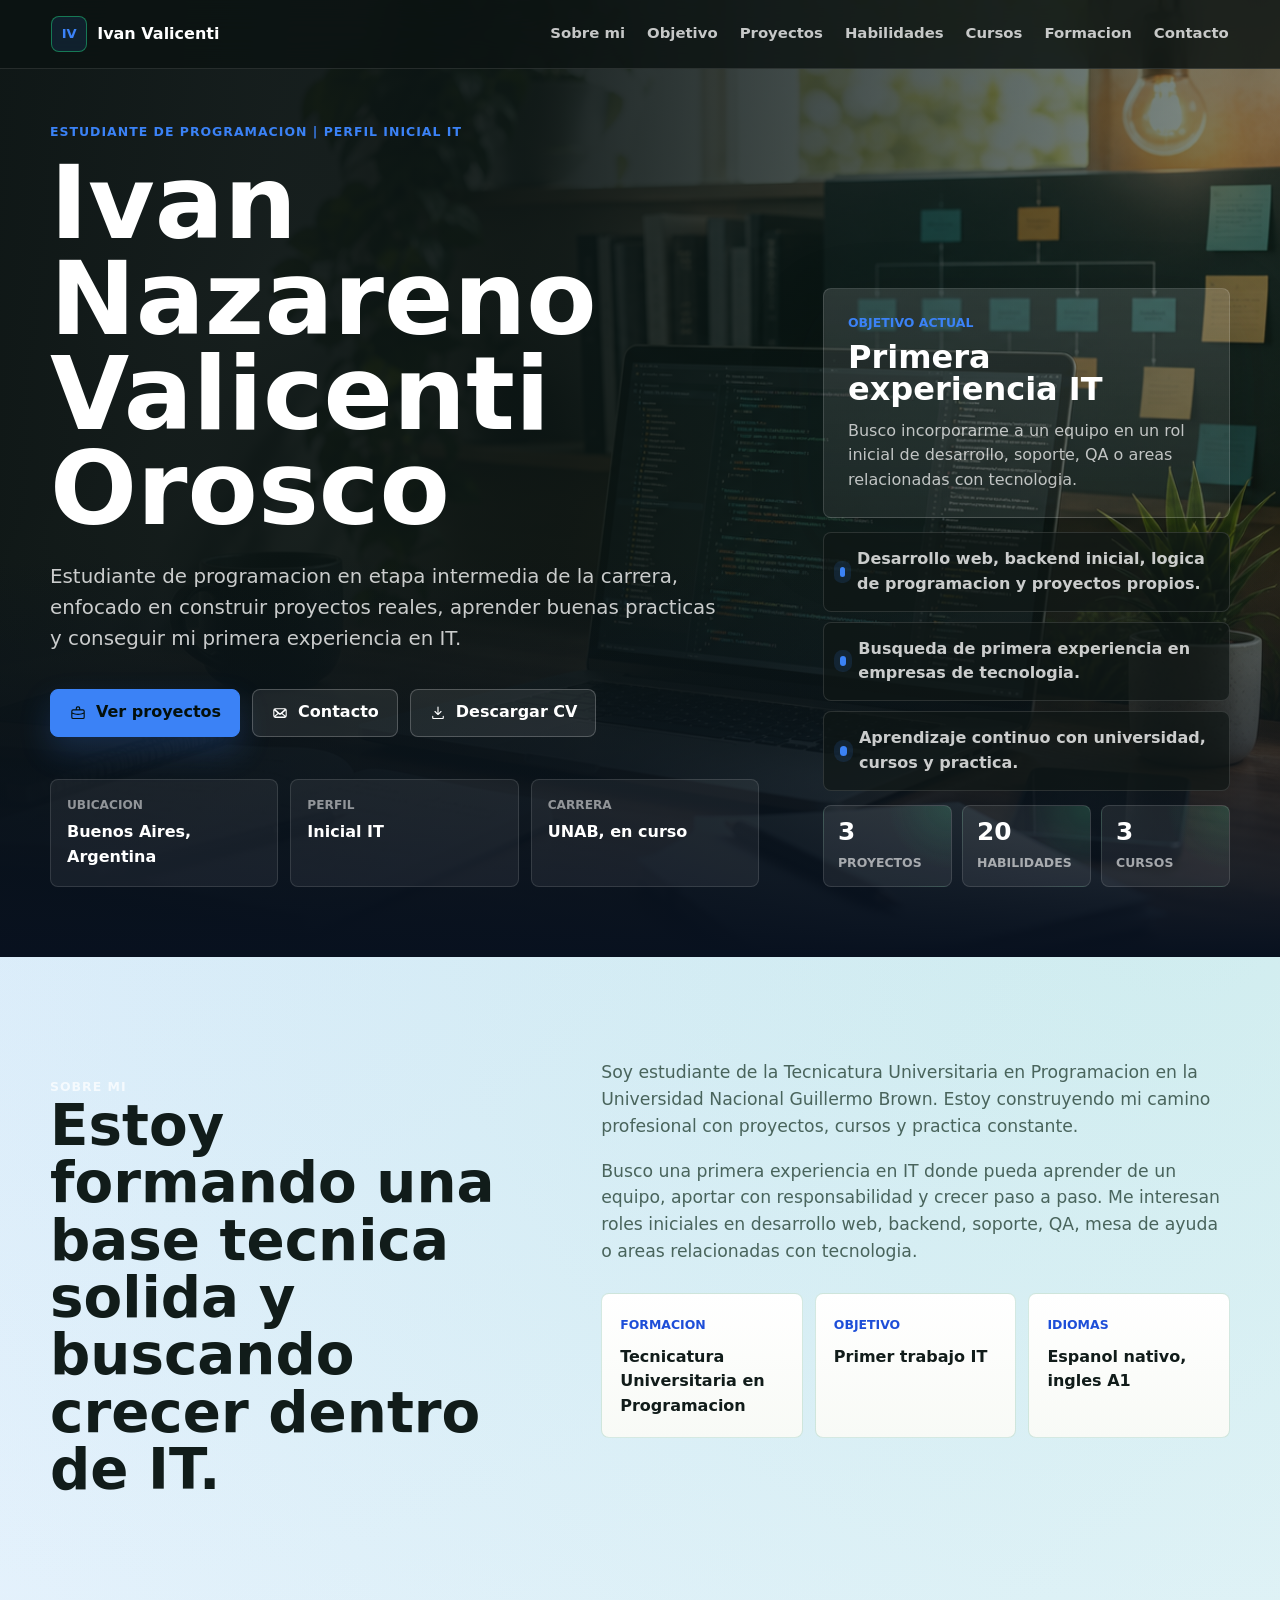
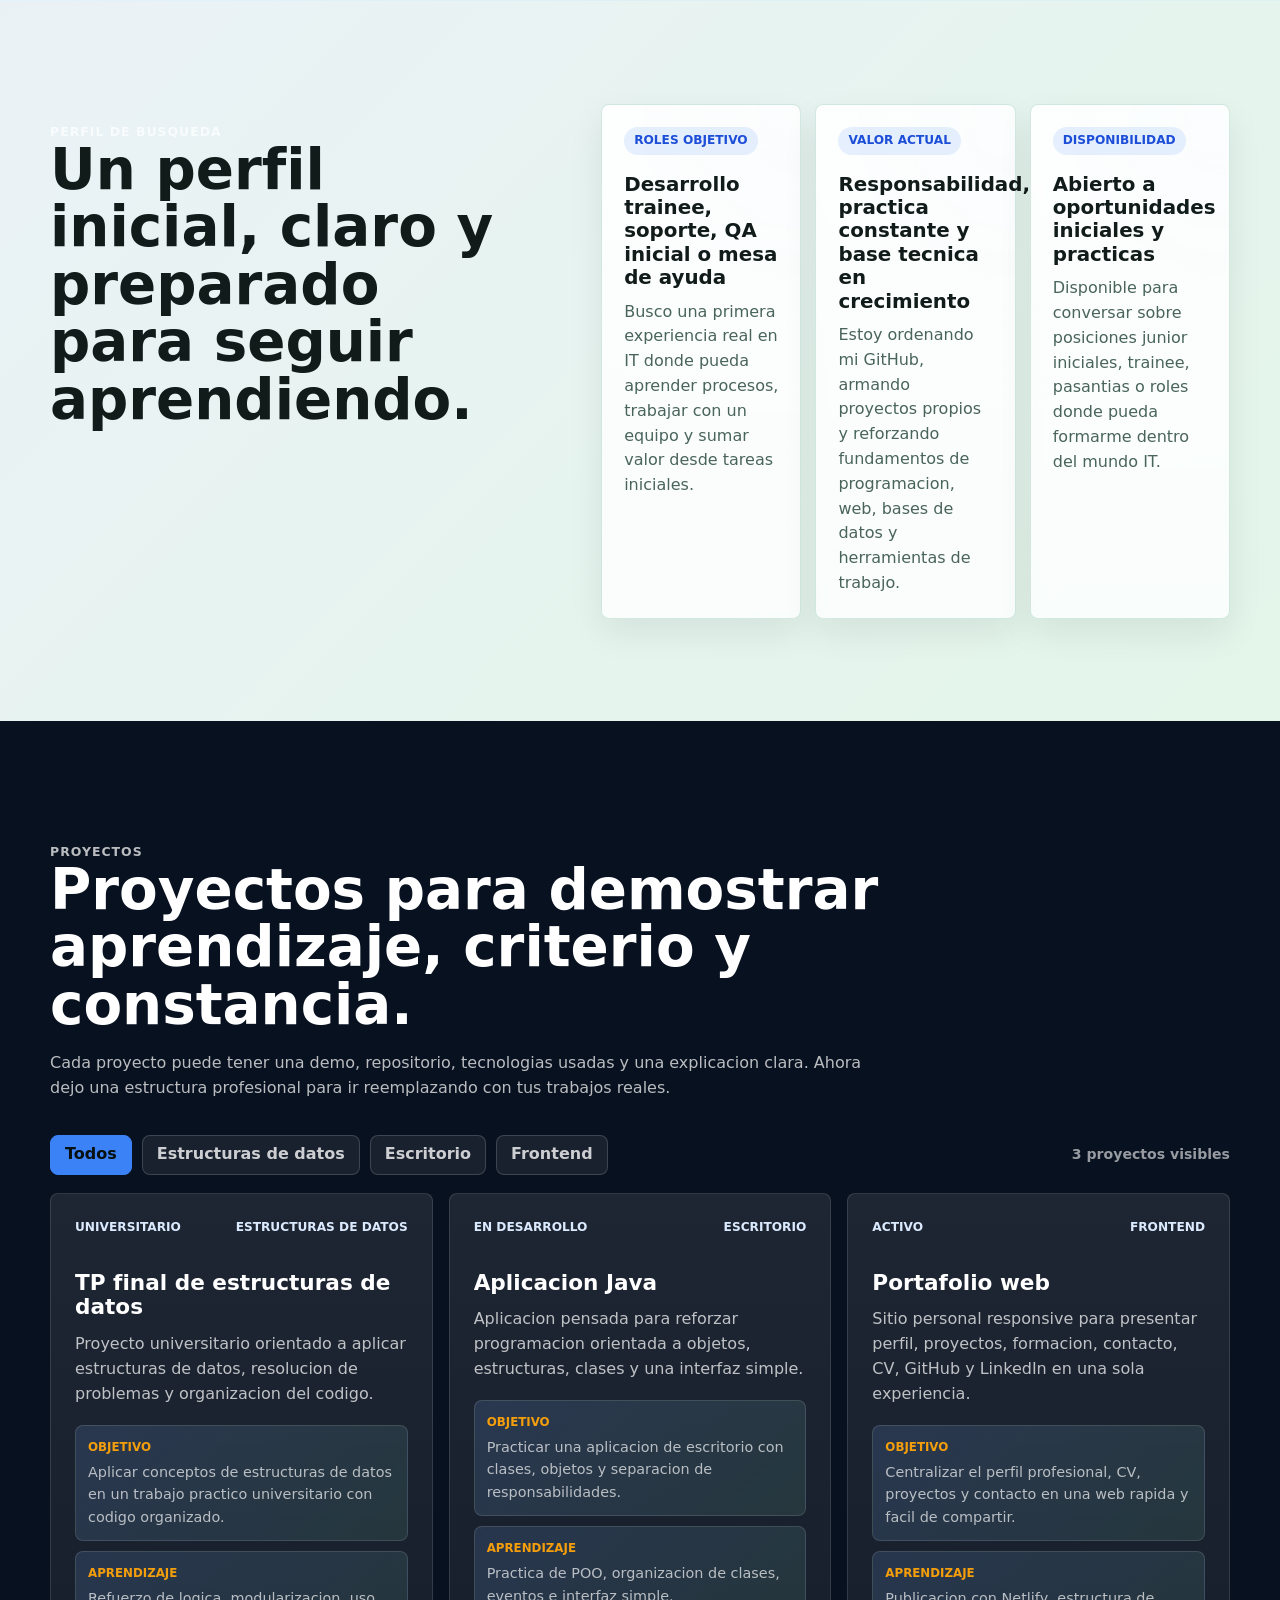
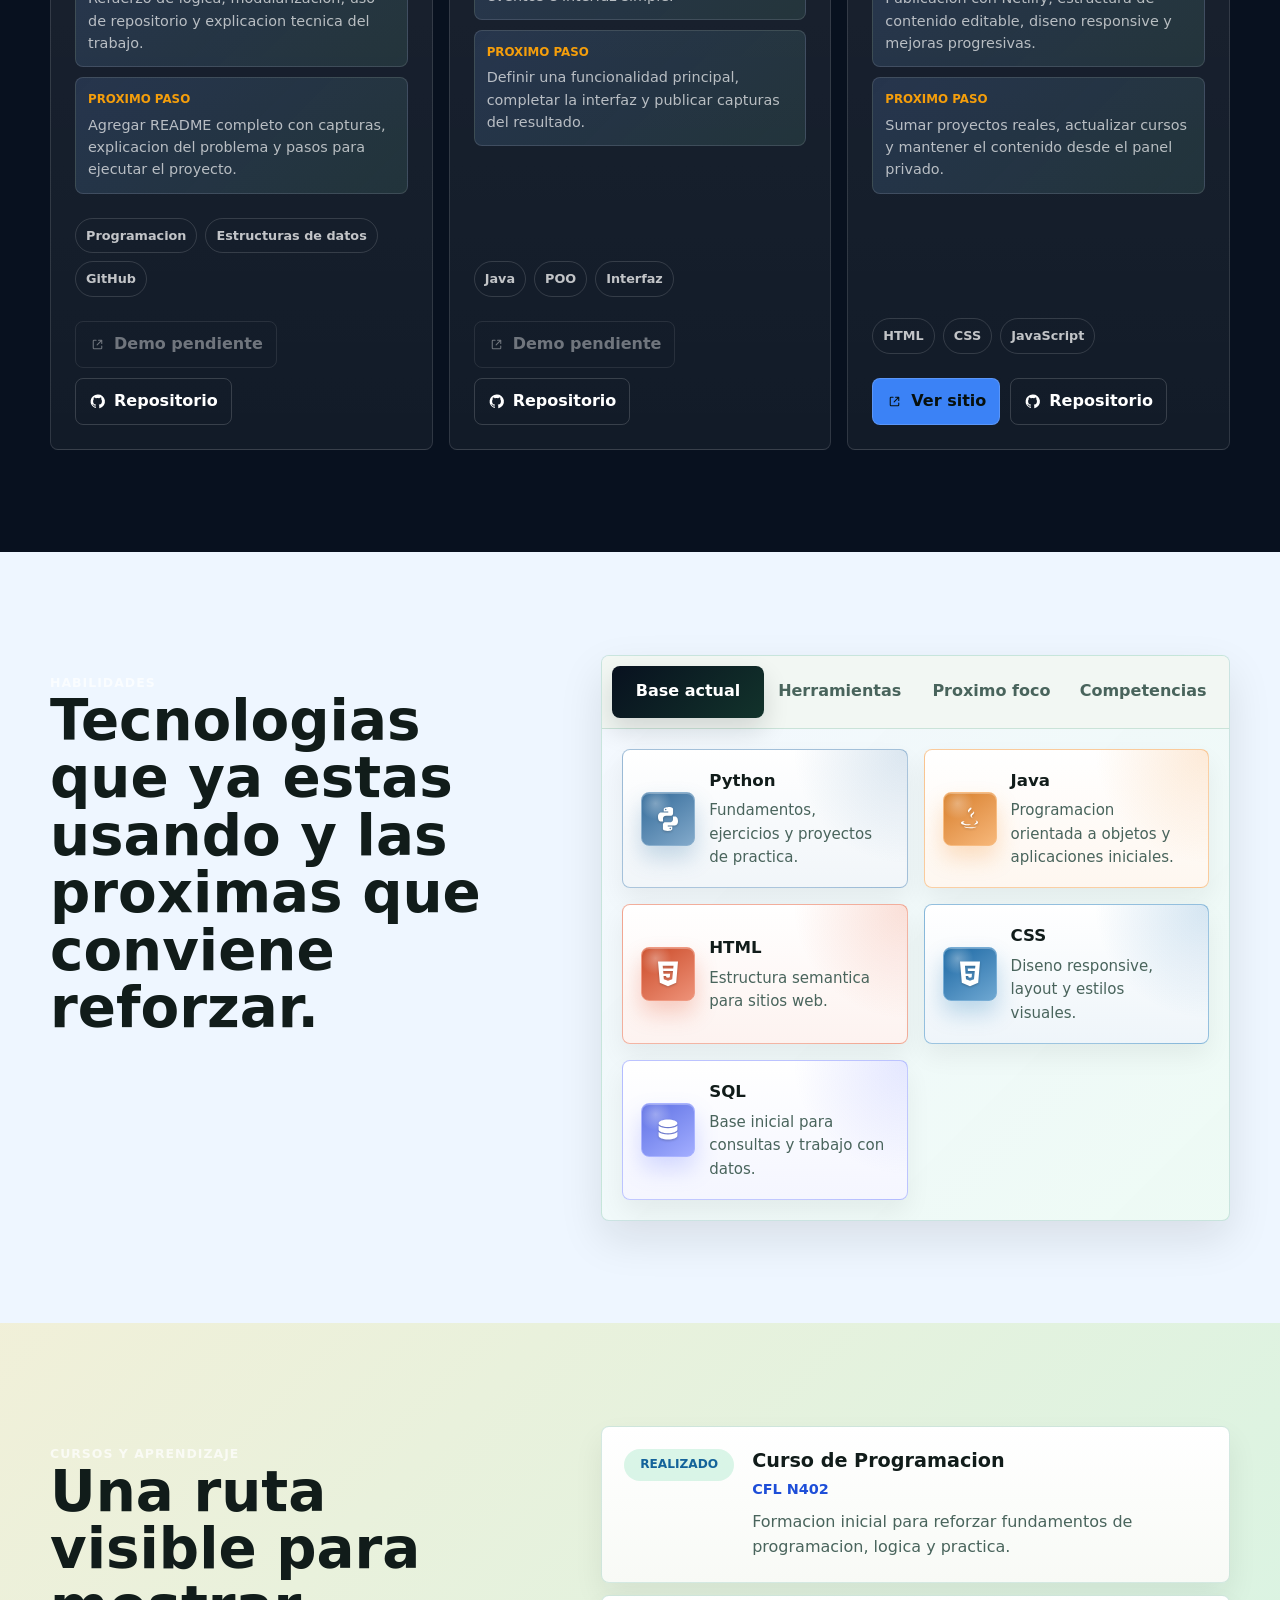
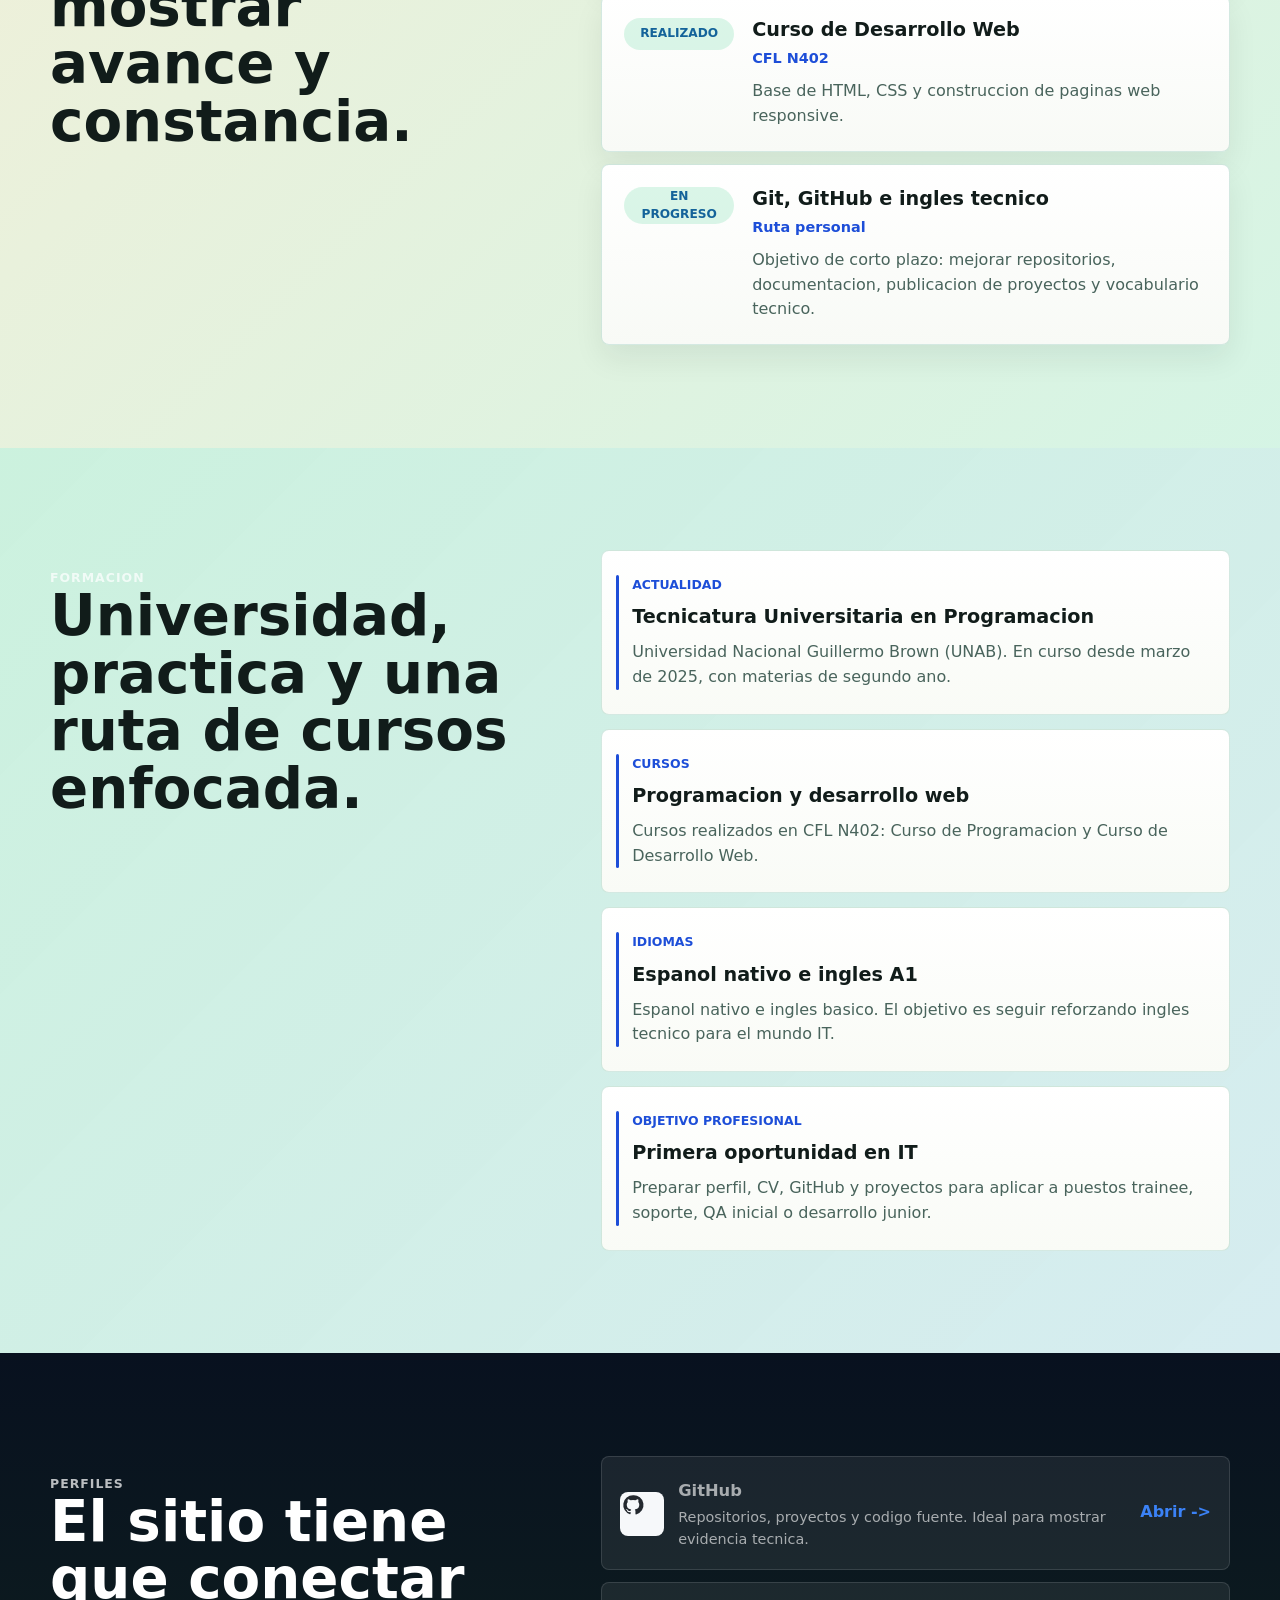
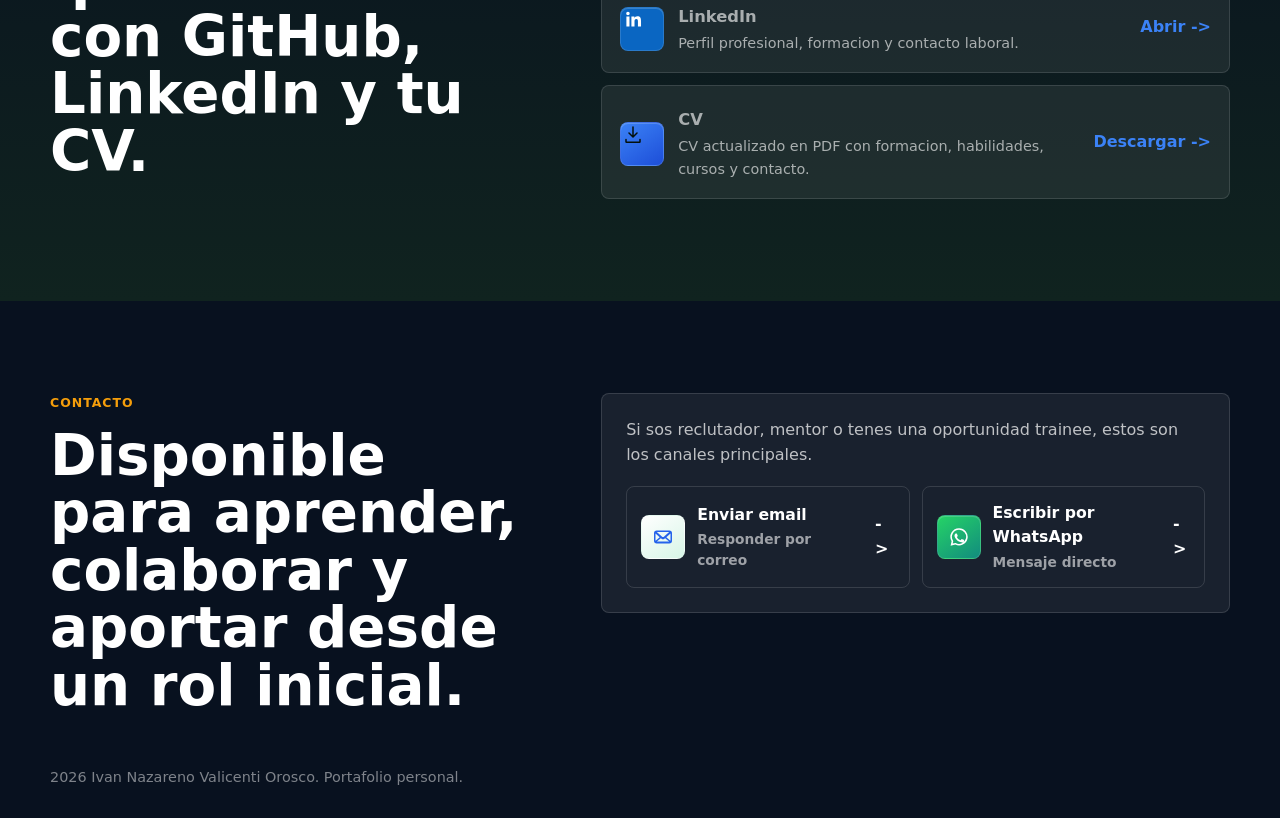
==== commit 7d2dbf1d: "Mejorar contraste de iconos del portfolio" ====
--- a/index.html
+++ b/index.html
@@ -17,9 +17,9 @@
     <meta property="og:url" content="https://ivan-portafolioit.netlify.app/">
     <meta property="og:image" content="https://ivan-portafolioit.netlify.app/assets/portfolio-hero.png">
     <meta name="twitter:card" content="summary_large_image">
+    <link rel="canonical" href="https://ivan-portafolioit.netlify.app/">
     <meta name="theme-color" content="#101716">
-    <link rel="stylesheet" href="styles.css?v=20260629-8">
-    <script src="https://identity.netlify.com/v1/netlify-identity-widget.js"></script>
+    <link rel="stylesheet" href="styles.css?v=20260713-2">
   </head>
   <body>
     <a class="skip-link" href="#contenido">Saltar al contenido</a>
@@ -193,17 +193,6 @@
       </div>
     </footer>
 
-    <script>
-      if (window.netlifyIdentity) {
-        window.netlifyIdentity.on("init", function (user) {
-          if (!user) {
-            window.netlifyIdentity.on("login", function () {
-              document.location.href = "/admin/";
-            });
-          }
-        });
-      }
-    </script>
-    <script src="script.js?v=20260629-8"></script>
+    <script src="script.js?v=20260713-2"></script>
   </body>
 </html>
--- a/styles.css
+++ b/styles.css
@@ -13,6 +13,9 @@
   --amber: #f0b84a;
   --blue: #67b7ff;
   --rose: #ff8c7a;
+  --green-rgb: 32, 201, 120;
+  --blue-rgb: 103, 183, 255;
+  --amber-rgb: 240, 184, 74;
   --shadow: 0 24px 70px rgba(11, 19, 18, 0.22);
   --radius: 8px;
 }
@@ -29,8 +32,8 @@
   margin: 0;
   color: var(--ink);
   background:
-    radial-gradient(circle at 8% 4%, rgba(32, 201, 120, 0.1), transparent 28%),
-    radial-gradient(circle at 92% 12%, rgba(103, 183, 255, 0.12), transparent 26%),
+    radial-gradient(circle at 8% 4%, rgba(var(--green-rgb), 0.1), transparent 28%),
+    radial-gradient(circle at 92% 12%, rgba(var(--blue-rgb), 0.12), transparent 26%),
     var(--bg);
   font-family: Inter, ui-sans-serif, system-ui, -apple-system, BlinkMacSystemFont, "Segoe UI", sans-serif;
   line-height: 1.55;
@@ -105,7 +108,7 @@
   place-items: center;
   border: 1px solid rgba(30, 209, 126, 0.5);
   border-radius: 8px;
-  background: rgba(32, 201, 120, 0.12);
+  background: rgba(var(--green-rgb), 0.12);
   color: var(--green);
   font-size: 0.82rem;
 }
@@ -174,7 +177,7 @@
   z-index: -2;
   background:
     linear-gradient(90deg, rgba(11, 19, 18, 0.97) 0%, rgba(11, 19, 18, 0.9) 44%, rgba(11, 19, 18, 0.44) 100%),
-    linear-gradient(140deg, rgba(32, 201, 120, 0.16), rgba(103, 183, 255, 0.1) 48%, rgba(240, 184, 74, 0.08)),
+    linear-gradient(140deg, rgba(var(--green-rgb), 0.16), rgba(var(--blue-rgb), 0.1) 48%, rgba(var(--amber-rgb), 0.08)),
     url("assets/portfolio-hero.png") center right / cover no-repeat;
 }
 
@@ -273,7 +276,7 @@
   border-color: var(--green);
   background: var(--green);
   color: #04100c;
-  box-shadow: 0 14px 32px rgba(32, 201, 120, 0.2);
+  box-shadow: 0 14px 32px rgba(var(--green-rgb), 0.2);
 }
 
 .btn.primary:hover,
@@ -387,7 +390,7 @@
   height: 10px;
   border-radius: 999px;
   background: var(--green);
-  box-shadow: 0 0 0 6px rgba(32, 201, 120, 0.13);
+  box-shadow: 0 0 0 6px rgba(var(--green-rgb), 0.13);
 }
 
 .focus-item span {
@@ -407,7 +410,7 @@
   border: 1px solid rgba(255, 255, 255, 0.12);
   border-radius: var(--radius);
   background:
-    radial-gradient(circle at 100% 0%, rgba(103, 183, 255, 0.14), transparent 42%),
+    radial-gradient(circle at 100% 0%, rgba(var(--blue-rgb), 0.14), transparent 42%),
     rgba(255, 255, 255, 0.07);
 }
 
@@ -511,7 +514,7 @@
 
 .opportunity-section {
   background:
-    linear-gradient(135deg, rgba(32, 201, 120, 0.08), rgba(103, 183, 255, 0.1)),
+    linear-gradient(135deg, rgba(var(--green-rgb), 0.08), rgba(var(--blue-rgb), 0.1)),
     #f9fbf6;
 }
 
@@ -528,7 +531,7 @@
   border-radius: var(--radius);
   background:
     linear-gradient(180deg, rgba(255, 255, 255, 0.92), rgba(255, 255, 255, 0.78)),
-    radial-gradient(circle at 100% 0%, rgba(32, 201, 120, 0.16), transparent 34%);
+    radial-gradient(circle at 100% 0%, rgba(var(--green-rgb), 0.16), transparent 34%);
   box-shadow: 0 14px 34px rgba(16, 23, 22, 0.08);
 }
 
@@ -538,7 +541,7 @@
   align-items: center;
   padding: 0 10px;
   border-radius: 999px;
-  background: rgba(32, 201, 120, 0.12);
+  background: rgba(var(--green-rgb), 0.12);
   color: var(--green-2);
   font-size: 0.76rem;
   font-weight: 850;
@@ -592,7 +595,7 @@
 .project-filter:hover,
 .project-filter:focus-visible {
   transform: translateY(-2px);
-  border-color: rgba(32, 201, 120, 0.48);
+  border-color: rgba(var(--green-rgb), 0.48);
   color: #ffffff;
 }
 
@@ -629,8 +632,8 @@
 
 .project-card:hover {
   transform: translateY(-6px);
-  border-color: rgba(32, 201, 120, 0.44);
-  background: linear-gradient(180deg, rgba(32, 201, 120, 0.12), rgba(103, 183, 255, 0.05));
+  border-color: rgba(var(--green-rgb), 0.44);
+  background: linear-gradient(180deg, rgba(var(--green-rgb), 0.12), rgba(var(--blue-rgb), 0.05));
 }
 
 .project-card.is-hidden {
@@ -685,7 +688,7 @@
   border: 1px solid rgba(255, 255, 255, 0.12);
   border-radius: var(--radius);
   background:
-    linear-gradient(135deg, rgba(32, 201, 120, 0.11), rgba(103, 183, 255, 0.06)),
+    linear-gradient(135deg, rgba(var(--green-rgb), 0.11), rgba(var(--blue-rgb), 0.06)),
     rgba(255, 255, 255, 0.055);
 }
 
@@ -756,14 +759,14 @@
 
 .muted {
   background:
-    linear-gradient(135deg, rgba(103, 183, 255, 0.14), rgba(32, 201, 120, 0.1)),
+    linear-gradient(135deg, rgba(var(--blue-rgb), 0.14), rgba(var(--green-rgb), 0.1)),
     #e8f8ef;
 }
 
 .skill-board {
   overflow: hidden;
   background:
-    linear-gradient(135deg, rgba(32, 201, 120, 0.06), rgba(103, 183, 255, 0.08)),
+    linear-gradient(135deg, rgba(var(--green-rgb), 0.06), rgba(var(--blue-rgb), 0.08)),
     var(--paper);
   box-shadow: 0 18px 44px rgba(16, 23, 22, 0.1);
 }
@@ -814,7 +817,7 @@
   min-height: 116px;
   overflow: hidden;
   padding: 18px;
-  border: 1px solid color-mix(in srgb, var(--skill-accent) 32%, transparent);
+  border: 1px solid color-mix(in srgb, var(--skill-accent) 42%, transparent);
   border-radius: var(--radius);
   background:
     radial-gradient(circle at 100% 0%, color-mix(in srgb, var(--skill-accent) 18%, transparent), transparent 36%),
@@ -825,8 +828,10 @@
 
 .skill-item:hover {
   transform: translateY(-4px);
-  border-color: color-mix(in srgb, var(--skill-accent) 58%, transparent);
-  box-shadow: 0 18px 36px rgba(16, 23, 22, 0.11);
+  border-color: color-mix(in srgb, var(--skill-accent) 72%, transparent);
+  box-shadow:
+    0 18px 36px rgba(16, 23, 22, 0.11),
+    0 0 0 4px color-mix(in srgb, var(--skill-accent) 12%, transparent);
 }
 
 .skill-icon {
@@ -835,14 +840,21 @@
   height: 54px;
   place-items: center;
   border-radius: 8px;
-  background: color-mix(in srgb, var(--skill-accent) 16%, #fff);
-  color: var(--skill-accent);
+  border: 1px solid color-mix(in srgb, var(--skill-accent) 58%, #ffffff);
+  background:
+    radial-gradient(circle at 26% 20%, rgba(255, 255, 255, 0.32), transparent 28%),
+    linear-gradient(145deg, color-mix(in srgb, var(--skill-accent) 88%, #111c1a), color-mix(in srgb, var(--skill-accent) 62%, #ffffff));
+  color: #ffffff;
+  box-shadow:
+    inset 0 1px 0 rgba(255, 255, 255, 0.3),
+    0 12px 22px color-mix(in srgb, var(--skill-accent) 26%, transparent);
 }
 
 .skill-icon svg {
-  width: 31px;
-  height: 31px;
+  width: 30px;
+  height: 30px;
   fill: currentColor;
+  filter: drop-shadow(0 1px 1px rgba(0, 0, 0, 0.22));
 }
 
 .skill-copy {
@@ -864,7 +876,7 @@
 
 .learning-section {
   background:
-    linear-gradient(135deg, rgba(240, 184, 74, 0.12), rgba(103, 183, 255, 0.13)),
+    linear-gradient(135deg, rgba(var(--amber-rgb), 0.12), rgba(var(--blue-rgb), 0.13)),
     #f0fbf5;
 }
 
@@ -884,7 +896,7 @@
   border-radius: var(--radius);
   background:
     linear-gradient(180deg, #ffffff, #f8faf6),
-    radial-gradient(circle at 100% 0%, rgba(103, 183, 255, 0.18), transparent 30%);
+    radial-gradient(circle at 100% 0%, rgba(var(--blue-rgb), 0.18), transparent 30%);
   box-shadow: 0 14px 30px rgba(16, 23, 22, 0.07);
 }
 
@@ -895,7 +907,7 @@
   justify-content: center;
   padding: 0 11px;
   border-radius: 999px;
-  background: rgba(103, 183, 255, 0.16);
+  background: rgba(var(--blue-rgb), 0.16);
   color: #14639a;
   font-size: 0.76rem;
   font-weight: 850;
@@ -982,6 +994,14 @@
   background: rgba(255, 255, 255, 0.07);
   color: #fff;
   text-decoration: none;
+  transition: transform 180ms ease, border-color 180ms ease, background 180ms ease;
+}
+
+.profile-action:hover,
+.profile-action:focus-visible {
+  transform: translateY(-2px);
+  border-color: rgba(var(--blue-rgb), 0.34);
+  background: rgba(255, 255, 255, 0.1);
 }
 
 .profile-action-icon {
@@ -990,14 +1010,31 @@
   height: 44px;
   place-items: center;
   border-radius: 8px;
-  background: rgba(32, 201, 120, 0.12);
+  border: 1px solid rgba(255, 255, 255, 0.13);
+  background: rgba(var(--green-rgb), 0.12);
   color: var(--green);
+  box-shadow: inset 0 1px 0 rgba(255, 255, 255, 0.18);
 }
 
 .profile-action-icon svg {
-  width: 23px;
-  height: 23px;
+  width: 24px;
+  height: 24px;
   fill: currentColor;
+}
+
+.profile-action.github .profile-action-icon {
+  background: #f6f8fa;
+  color: #24292f;
+}
+
+.profile-action.linkedin .profile-action-icon {
+  background: #0a66c2;
+  color: #ffffff;
+}
+
+.profile-action.download .profile-action-icon {
+  background: linear-gradient(145deg, var(--green), var(--green-2));
+  color: #04100c;
 }
 
 .profile-action strong {
@@ -1060,7 +1097,7 @@
 .contact-links a:hover,
 .contact-links a:focus-visible {
   transform: translateY(-2px);
-  border-color: rgba(30, 209, 126, 0.42);
+  border-color: rgba(var(--blue-rgb), 0.42);
   background: rgba(255, 255, 255, 0.08);
 }
 
@@ -1071,6 +1108,8 @@
   height: 44px;
   place-items: center;
   border-radius: 8px;
+  border: 1px solid rgba(255, 255, 255, 0.12);
+  box-shadow: inset 0 1px 0 rgba(255, 255, 255, 0.16);
 }
 
 .contact-icon svg {
@@ -1080,13 +1119,13 @@
 }
 
 .contact-button.mail .contact-icon {
-  background: rgba(127, 199, 255, 0.14);
-  color: var(--blue);
+  background: linear-gradient(145deg, #ffffff, color-mix(in srgb, var(--blue) 18%, #ffffff));
+  color: #2563eb;
 }
 
 .contact-button.whatsapp .contact-icon {
-  background: rgba(32, 201, 120, 0.14);
-  color: var(--green);
+  background: linear-gradient(145deg, #25d366, #128c7e);
+  color: #ffffff;
 }
 
 .contact-copy {
@@ -1226,7 +1265,7 @@
   .hero-bg {
     background:
       linear-gradient(180deg, rgba(11, 19, 18, 0.52) 0%, rgba(11, 19, 18, 0.94) 58%, var(--dark) 100%),
-      linear-gradient(140deg, rgba(32, 201, 120, 0.14), rgba(103, 183, 255, 0.08)),
+      linear-gradient(140deg, rgba(var(--green-rgb), 0.14), rgba(var(--blue-rgb), 0.08)),
       url("assets/portfolio-hero.png") center / cover no-repeat;
   }
 
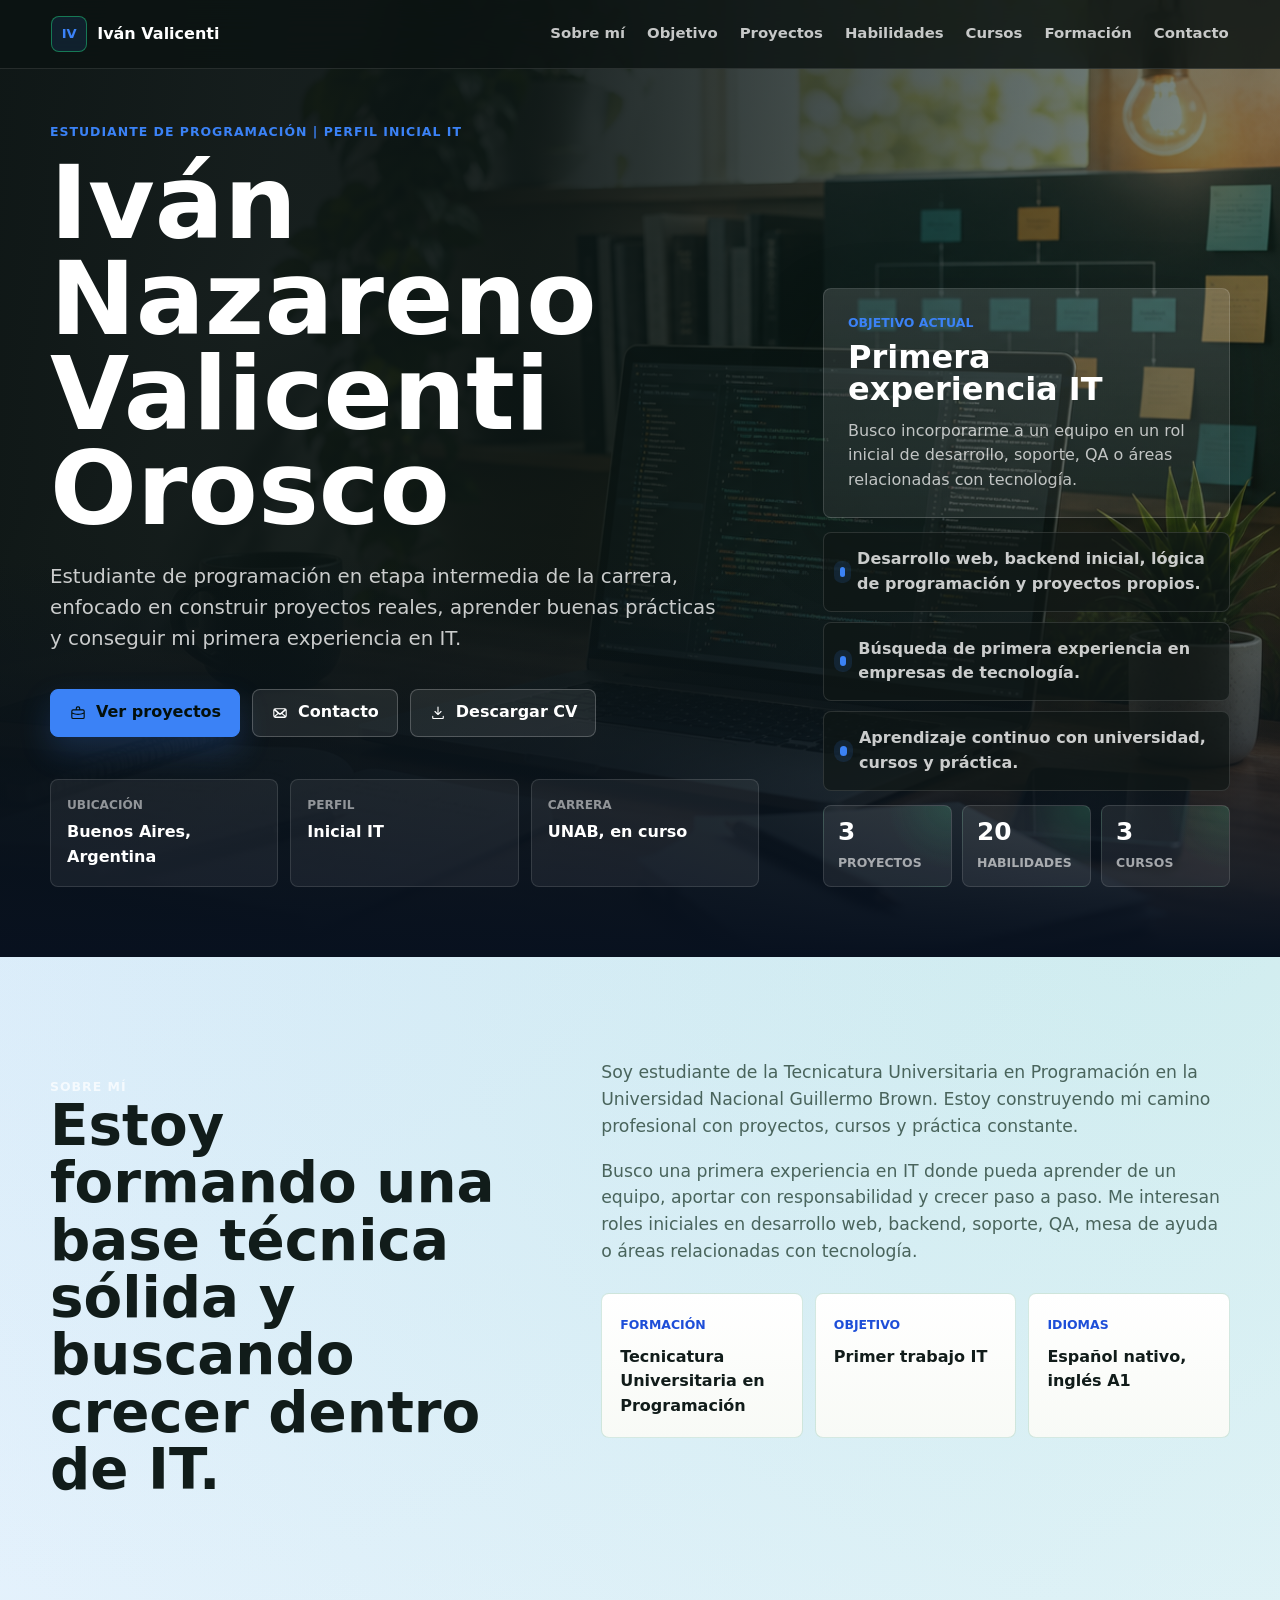
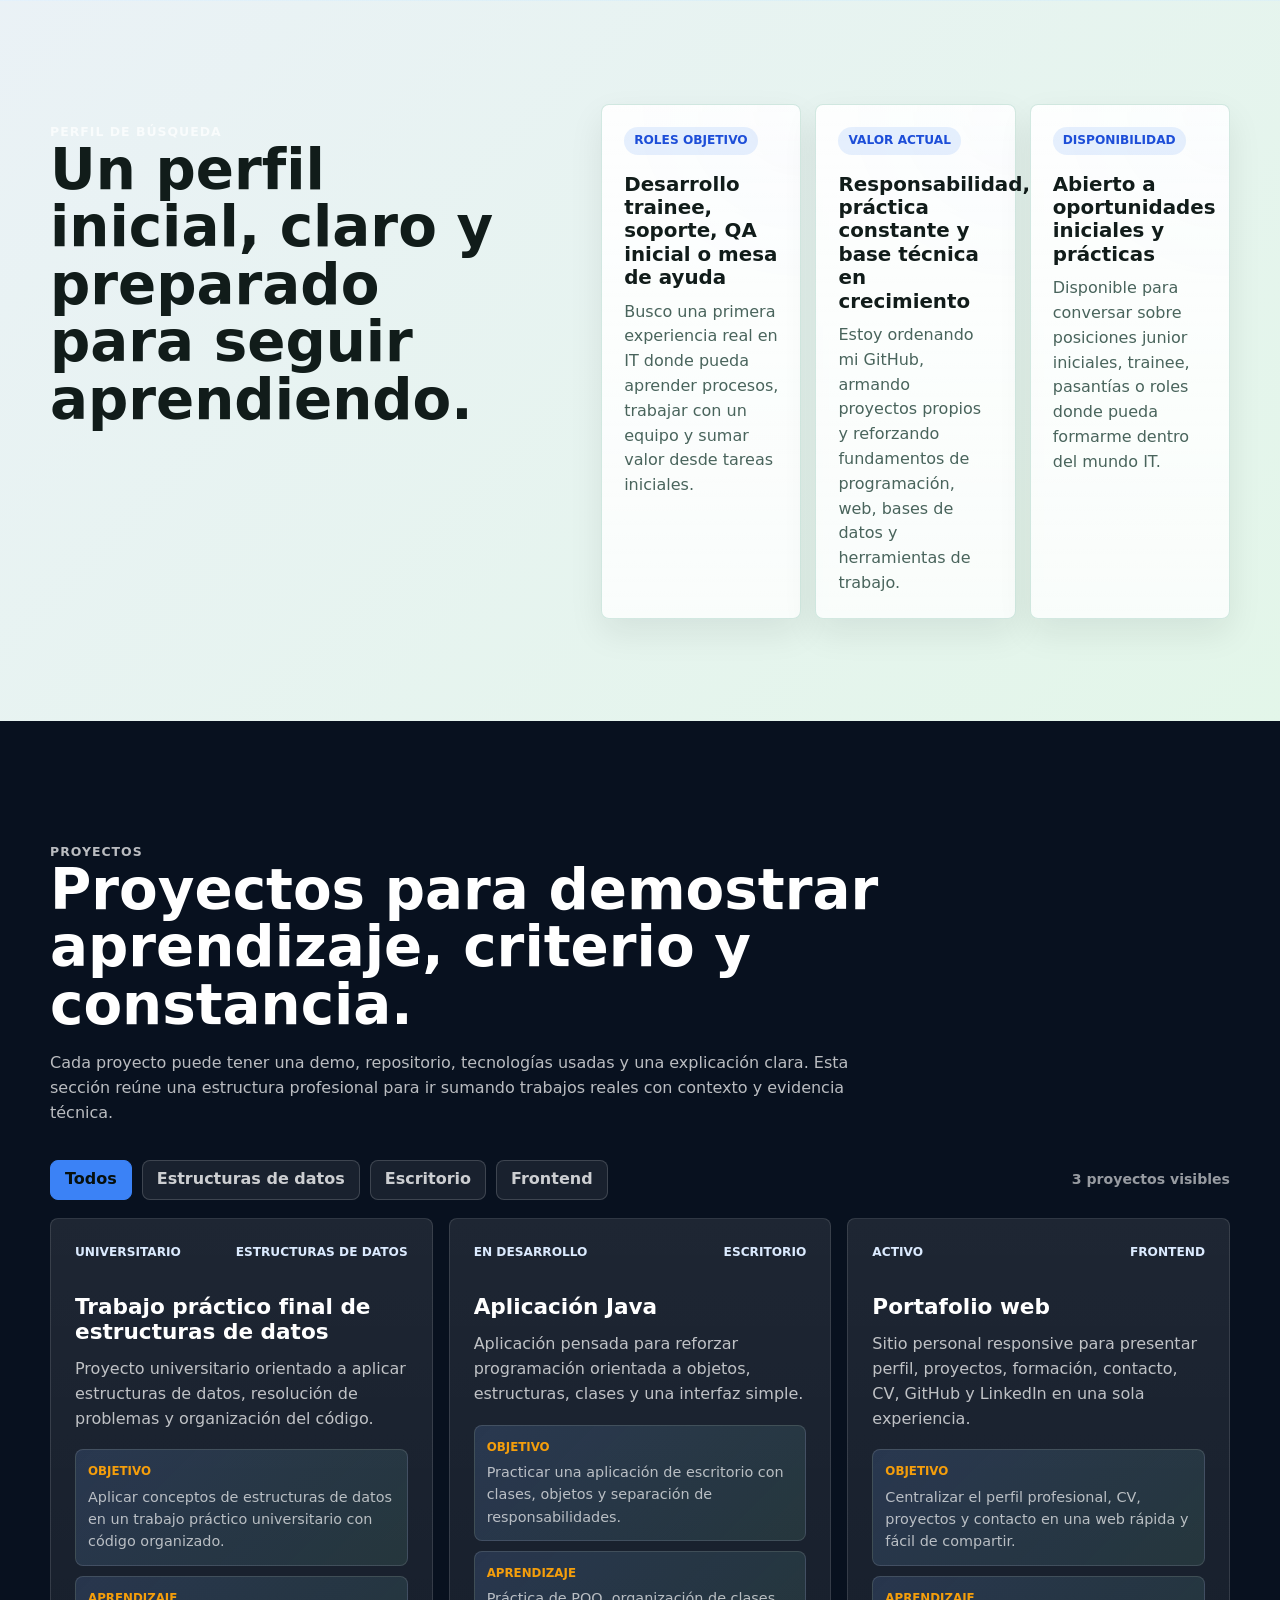
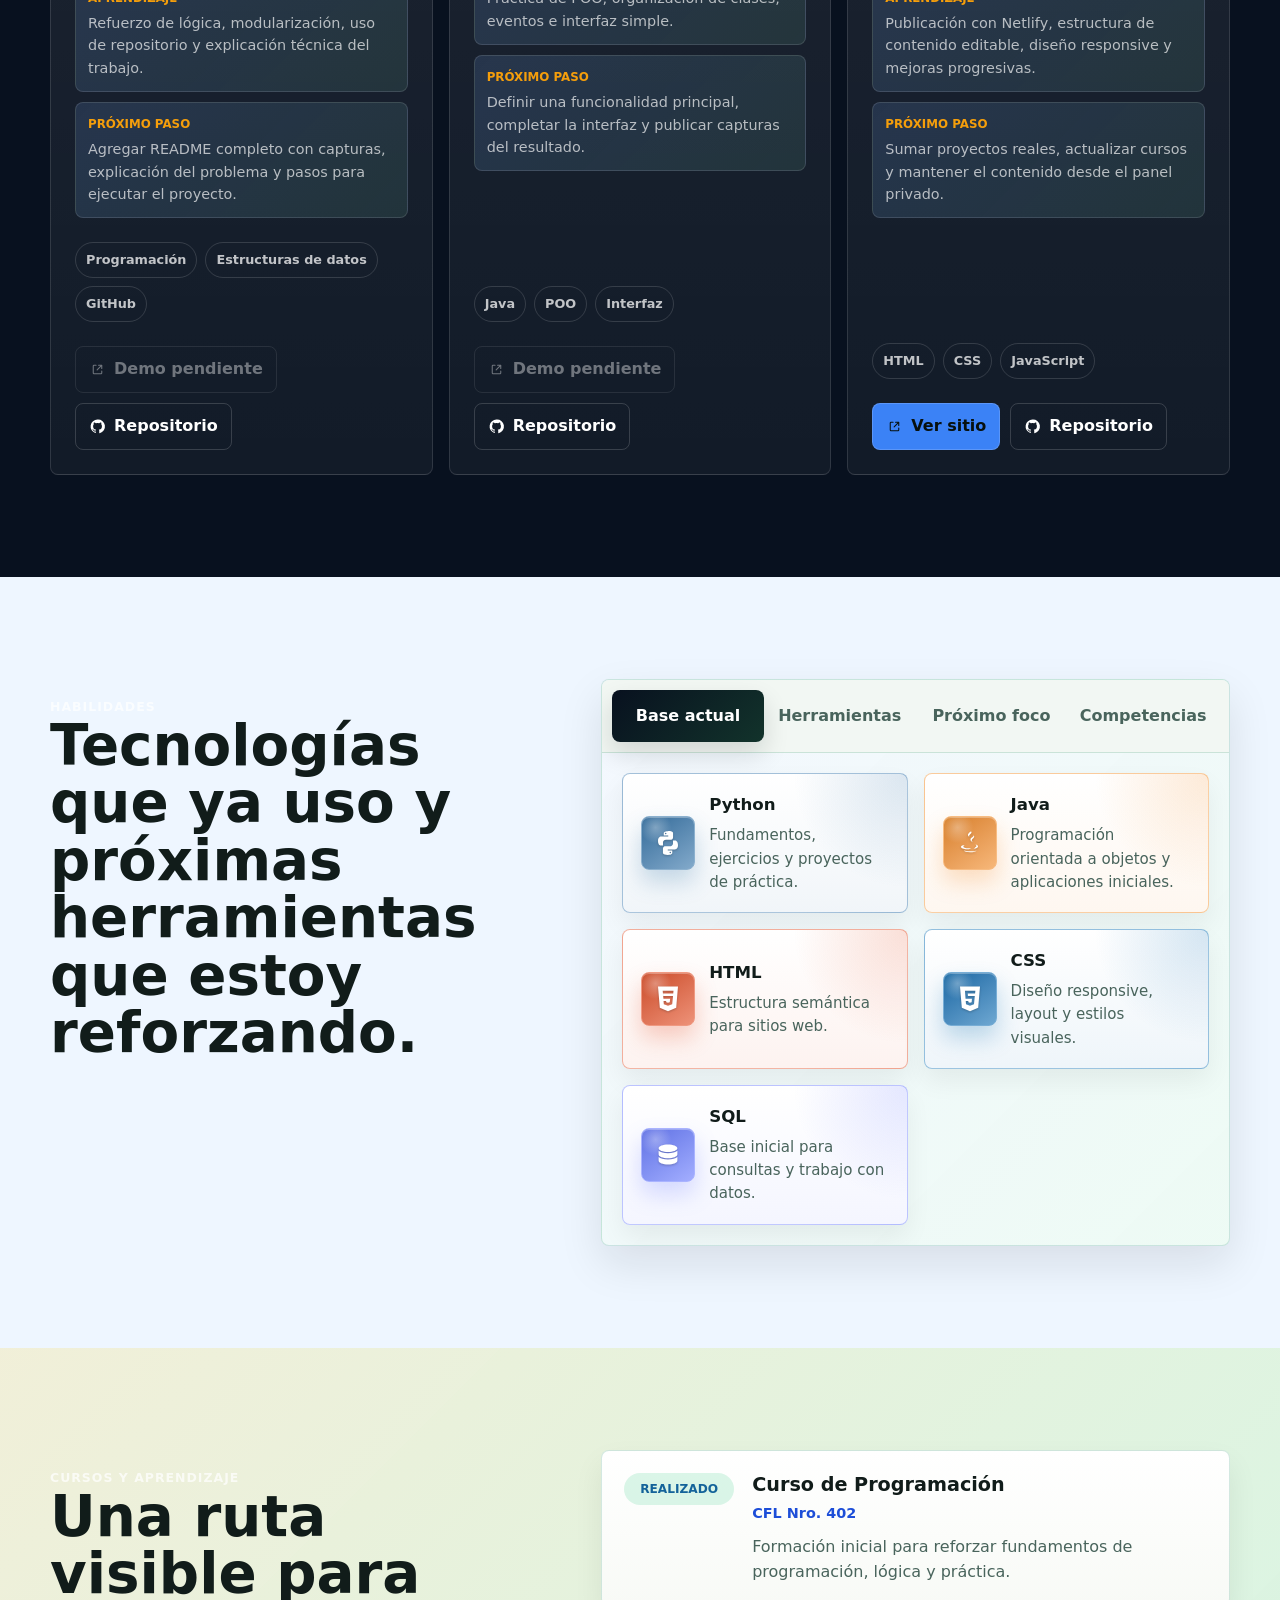
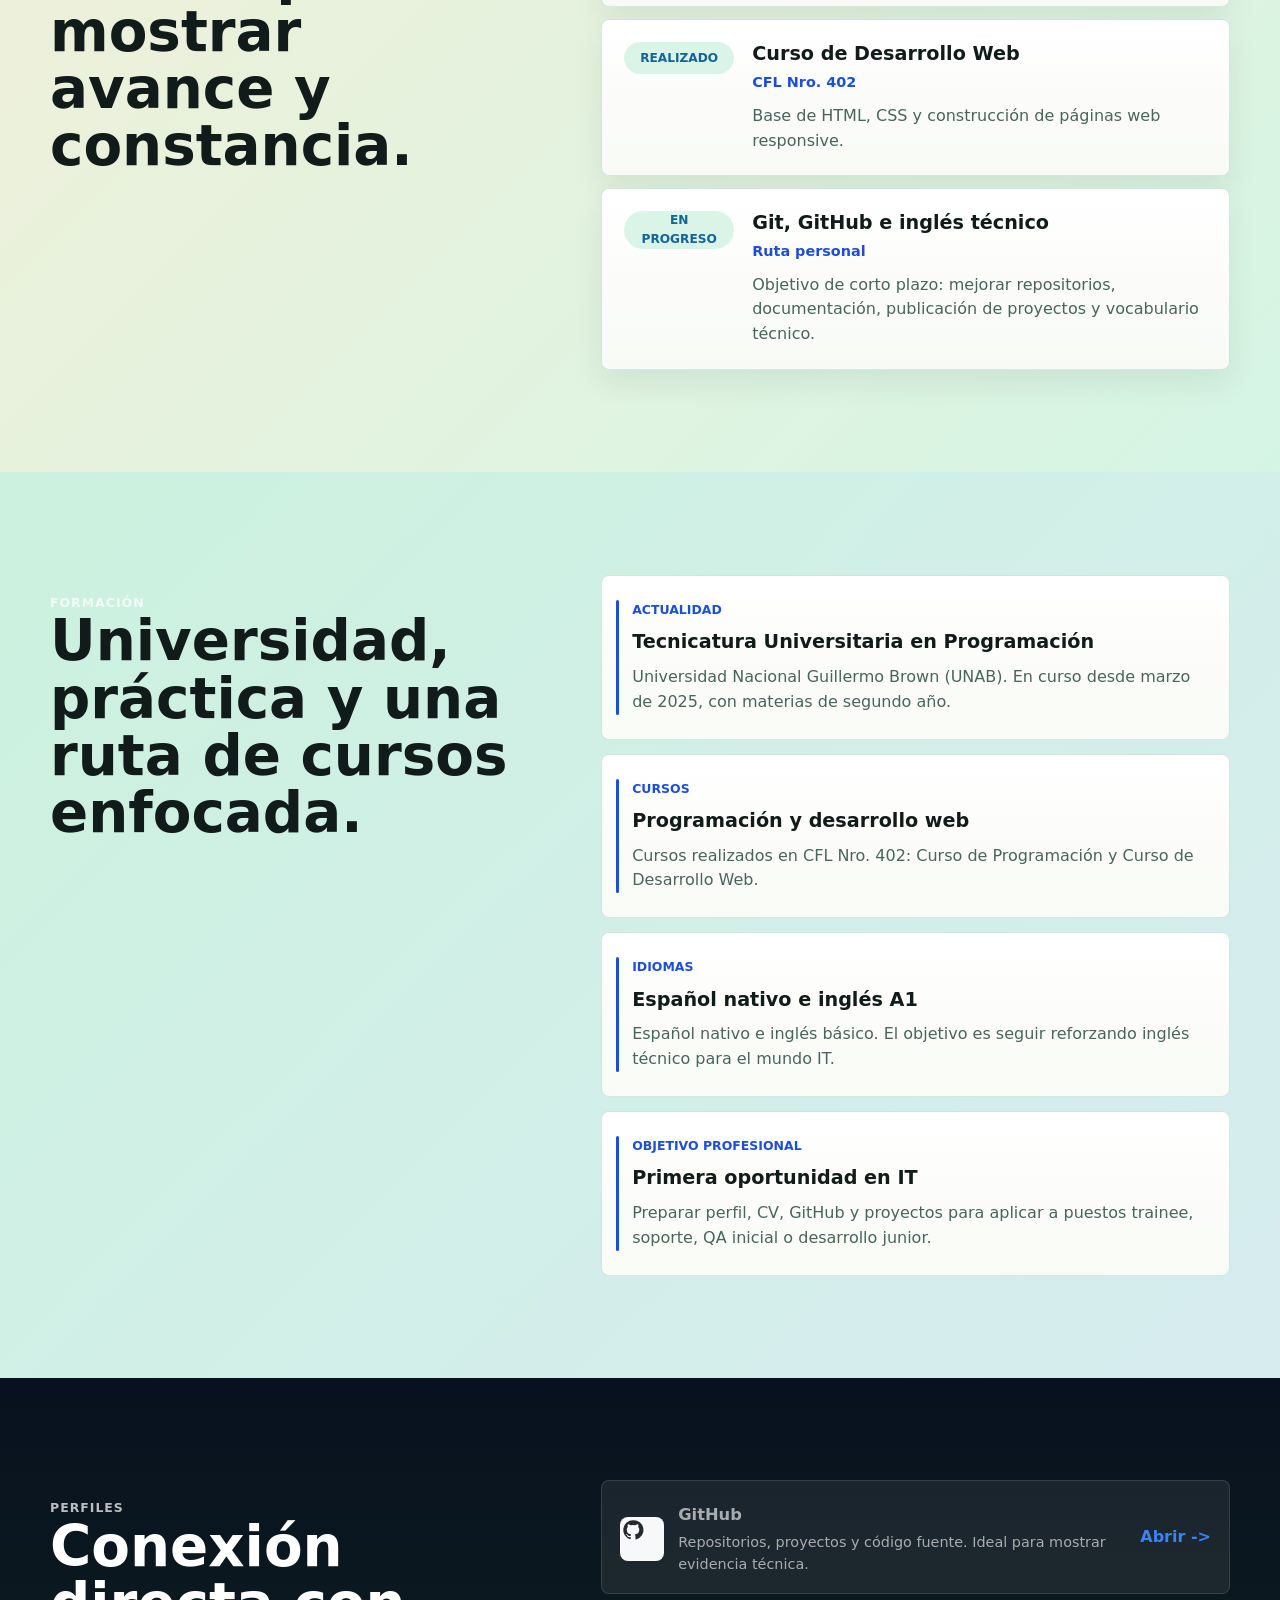
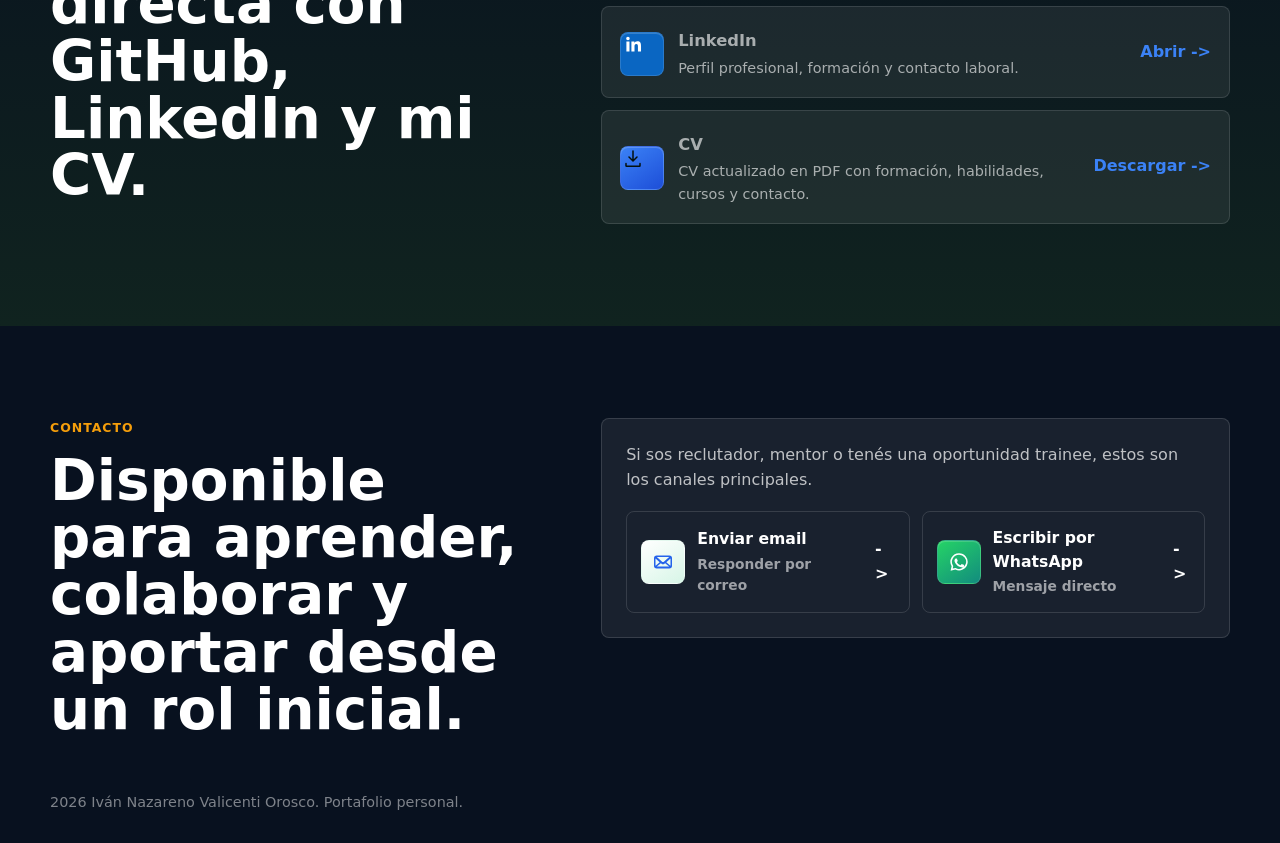
==== commit 4f3aeb25: "Actualizar portfolio y limpiar documentacion" ====
--- a/index.html
+++ b/index.html
@@ -3,60 +3,61 @@
   <head>
     <meta charset="utf-8">
     <meta name="viewport" content="width=device-width, initial-scale=1">
-    <title>Ivan Nazareno Valicenti Orosco | Portafolio IT</title>
+    <title>Iván Nazareno Valicenti Orosco | Portafolio IT</title>
     <meta
       name="description"
-      content="Portafolio personal de Ivan Nazareno Valicenti Orosco, estudiante de programacion en busqueda de su primera oportunidad IT."
+      content="Portafolio personal de Iván Nazareno Valicenti Orosco, estudiante de programación en búsqueda de su primera oportunidad IT."
     >
-    <meta property="og:title" content="Ivan Valicenti | Portafolio IT">
+    <meta property="og:title" content="Iván Valicenti | Portafolio IT">
     <meta
       property="og:description"
-      content="Perfil inicial IT, proyectos, habilidades, CV y contacto profesional de Ivan Nazareno Valicenti Orosco."
+      content="Perfil inicial IT, proyectos, habilidades, CV y contacto profesional de Iván Nazareno Valicenti Orosco."
     >
     <meta property="og:type" content="website">
     <meta property="og:url" content="https://ivan-portafolioit.netlify.app/">
     <meta property="og:image" content="https://ivan-portafolioit.netlify.app/assets/portfolio-hero.png">
     <meta name="twitter:card" content="summary_large_image">
     <link rel="canonical" href="https://ivan-portafolioit.netlify.app/">
+    <link rel="icon" href="assets/portfolio-hero.png">
     <meta name="theme-color" content="#101716">
-    <link rel="stylesheet" href="styles.css?v=20260713-2">
+    <link rel="stylesheet" href="styles.css?v=20260713-3">
   </head>
   <body>
     <a class="skip-link" href="#contenido">Saltar al contenido</a>
 
     <header class="site-header" id="inicio">
-      <nav class="nav" aria-label="Navegacion principal">
+      <nav class="nav" aria-label="Navegación principal">
         <a class="brand" href="#inicio">
           <span class="brand-mark" aria-hidden="true">IV</span>
-          <span>Ivan Valicenti</span>
+          <span>Iván Valicenti</span>
         </a>
 
-        <button class="nav-toggle" type="button" aria-expanded="false" aria-controls="nav-menu" aria-label="Abrir menu">
+        <button class="nav-toggle" type="button" aria-expanded="false" aria-controls="nav-menu" aria-label="Abrir menú">
           <span></span>
           <span></span>
           <span></span>
         </button>
 
         <div class="nav-menu" id="nav-menu">
-          <a href="#sobre-mi">Sobre mi</a>
+          <a href="#sobre-mi">Sobre mí</a>
           <a href="#objetivo">Objetivo</a>
           <a href="#proyectos">Proyectos</a>
           <a href="#habilidades">Habilidades</a>
           <a href="#cursos">Cursos</a>
-          <a href="#formacion">Formacion</a>
+          <a href="#formacion">Formación</a>
           <a href="#contacto">Contacto</a>
         </div>
       </nav>
 
-      <section class="hero" aria-label="Presentacion principal">
+      <section class="hero" aria-label="Presentación principal">
         <div class="hero-bg" aria-hidden="true"></div>
         <div class="hero-inner">
           <div class="hero-copy reveal">
-            <p class="eyebrow">Estudiante de programacion | Perfil inicial IT</p>
-            <h1>Ivan Nazareno Valicenti Orosco</h1>
+            <p class="eyebrow">Estudiante de programación | Perfil inicial IT</p>
+            <h1>Iván Nazareno Valicenti Orosco</h1>
             <p class="hero-lead" id="hero-summary">
-              Estudiante de programacion en Buenos Aires, enfocado en construir proyectos reales,
-              aprender buenas practicas y conseguir mi primera experiencia en IT.
+              Estudiante de programación en Buenos Aires, enfocado en construir proyectos reales,
+              aprender buenas prácticas y conseguir mi primera experiencia en IT.
             </p>
 
             <div class="hero-actions" id="hero-actions" aria-label="Acciones principales"></div>
@@ -68,7 +69,7 @@
             <div class="status-card">
               <p class="status-label">Objetivo actual</p>
               <strong>Primera experiencia IT</strong>
-              <span>Busco incorporarme a un equipo en un rol inicial de desarrollo, soporte, QA o areas relacionadas con tecnologia.</span>
+              <span>Busco incorporarme a un equipo en un rol inicial de desarrollo, soporte, QA o áreas relacionadas con tecnología.</span>
             </div>
             <div class="focus-list" id="focus-list"></div>
             <div class="hero-signal" id="hero-signal" aria-label="Resumen del portafolio"></div>
@@ -81,8 +82,8 @@
       <section class="section about" id="sobre-mi">
         <div class="section-inner about-grid">
           <div class="section-heading reveal">
-            <p class="section-kicker">Sobre mi</p>
-            <h2>Estoy formando una base tecnica solida y buscando crecer dentro de IT.</h2>
+            <p class="section-kicker">Sobre mí</p>
+            <h2>Estoy formando una base técnica sólida y buscando crecer dentro de IT.</h2>
           </div>
           <div class="about-content reveal">
             <p id="about-main"></p>
@@ -95,7 +96,7 @@
       <section class="section opportunity-section" id="objetivo">
         <div class="section-inner opportunity-layout">
           <div class="section-heading reveal">
-            <p class="section-kicker">Perfil de busqueda</p>
+            <p class="section-kicker">Perfil de búsqueda</p>
             <h2>Un perfil inicial, claro y preparado para seguir aprendiendo.</h2>
           </div>
 
@@ -109,8 +110,8 @@
             <p class="section-kicker">Proyectos</p>
             <h2>Proyectos para demostrar aprendizaje, criterio y constancia.</h2>
             <p>
-              Cada proyecto puede tener una demo, repositorio, tecnologias usadas y una explicacion clara.
-              Ahora dejo una estructura profesional para ir reemplazando con tus trabajos reales.
+              Cada proyecto puede tener una demo, repositorio, tecnologías usadas y una explicación clara.
+              Esta sección reúne una estructura profesional para ir sumando trabajos reales con contexto y evidencia técnica.
             </p>
           </div>
 
@@ -127,11 +128,11 @@
         <div class="section-inner skills-layout">
           <div class="section-heading reveal">
             <p class="section-kicker">Habilidades</p>
-            <h2>Tecnologias que ya estas usando y las proximas que conviene reforzar.</h2>
+            <h2>Tecnologías que ya uso y próximas herramientas que estoy reforzando.</h2>
           </div>
 
           <div class="skill-board reveal">
-            <div class="skill-tabs" role="tablist" aria-label="Categorias de habilidades" id="skill-tabs"></div>
+            <div class="skill-tabs" role="tablist" aria-label="Categorías de habilidades" id="skill-tabs"></div>
             <div class="skill-panel" id="skill-panel"></div>
           </div>
         </div>
@@ -151,8 +152,8 @@
       <section class="section muted" id="formacion">
         <div class="section-inner timeline-layout">
           <div class="section-heading reveal">
-            <p class="section-kicker">Formacion</p>
-            <h2>Universidad, practica y una ruta de cursos enfocada.</h2>
+            <p class="section-kicker">Formación</p>
+            <h2>Universidad, práctica y una ruta de cursos enfocada.</h2>
           </div>
 
           <div class="timeline reveal" id="timeline"></div>
@@ -163,7 +164,7 @@
         <div class="section-inner profile-grid">
           <div class="section-heading reveal">
             <p class="section-kicker">Perfiles</p>
-            <h2>El sitio tiene que conectar con GitHub, LinkedIn y tu CV.</h2>
+            <h2>Conexión directa con GitHub, LinkedIn y mi CV.</h2>
           </div>
 
           <div class="profile-actions reveal" id="profile-actions"></div>
@@ -180,7 +181,7 @@
 
         <div class="contact-card reveal">
           <p class="contact-note">
-            Si sos reclutador, mentor o tenes una oportunidad trainee, estos son los canales principales.
+            Si sos reclutador, mentor o tenés una oportunidad trainee, estos son los canales principales.
           </p>
           <div class="contact-links" id="contact-links"></div>
         </div>
@@ -188,11 +189,11 @@
 
       <div class="footer-bottom">
         <p class="copyright">
-          <span id="year"></span> Ivan Nazareno Valicenti Orosco. Portafolio personal.
+          <span id="year"></span> Iván Nazareno Valicenti Orosco. Portafolio personal.
         </p>
       </div>
     </footer>
 
-    <script src="script.js?v=20260713-2"></script>
+    <script src="script.js?v=20260713-3"></script>
   </body>
 </html>
